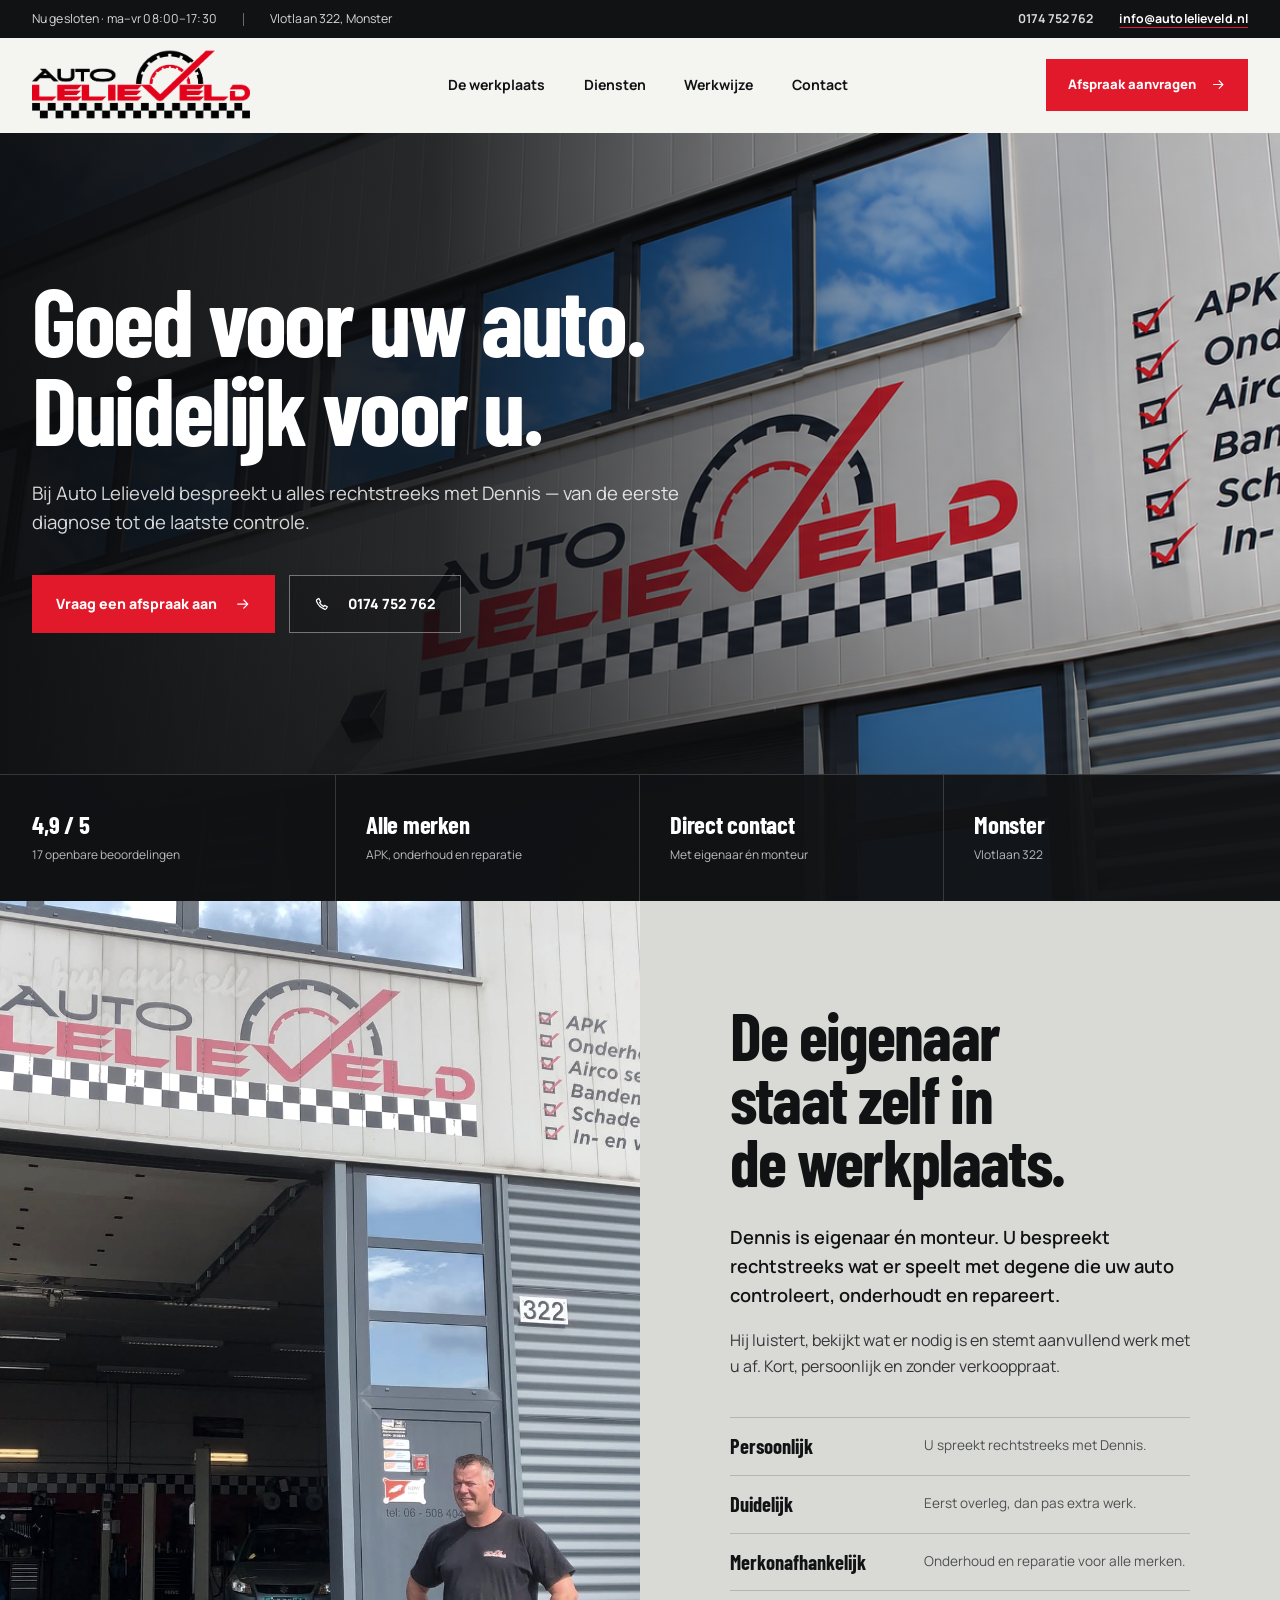
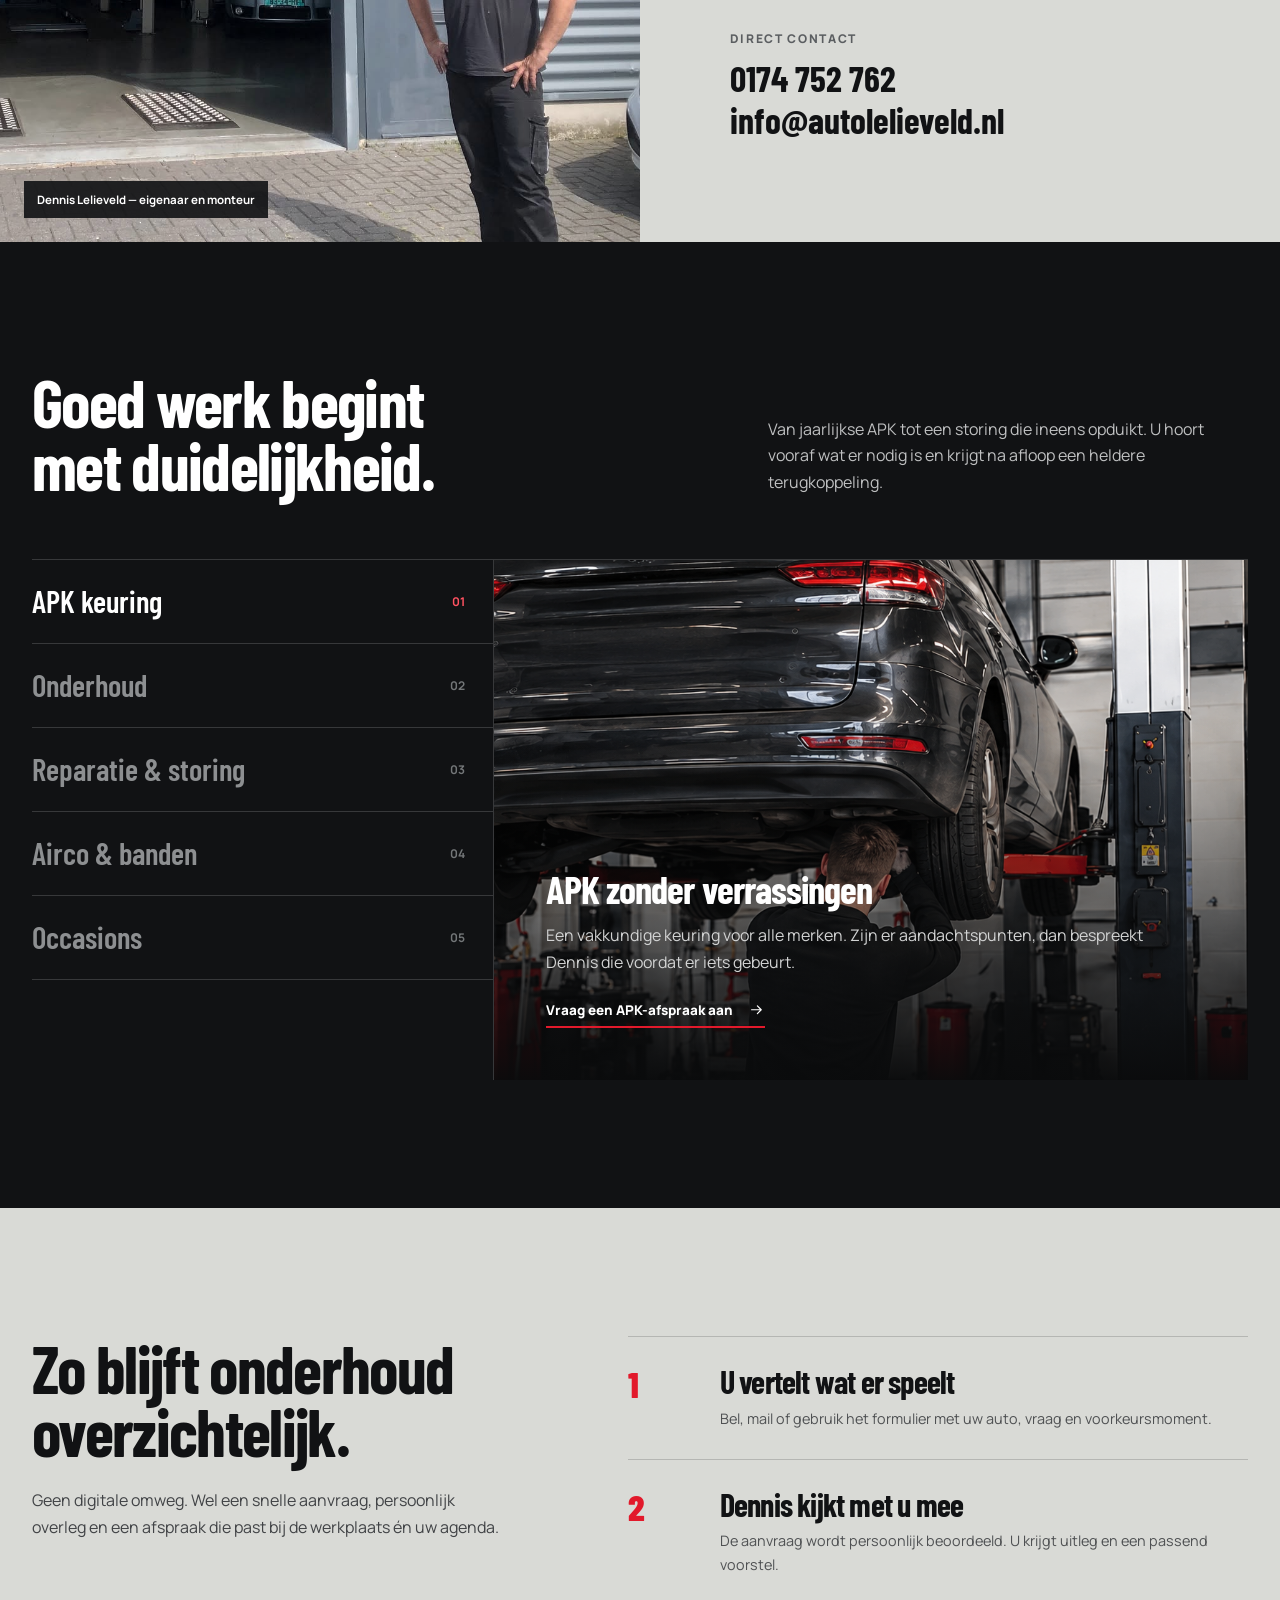
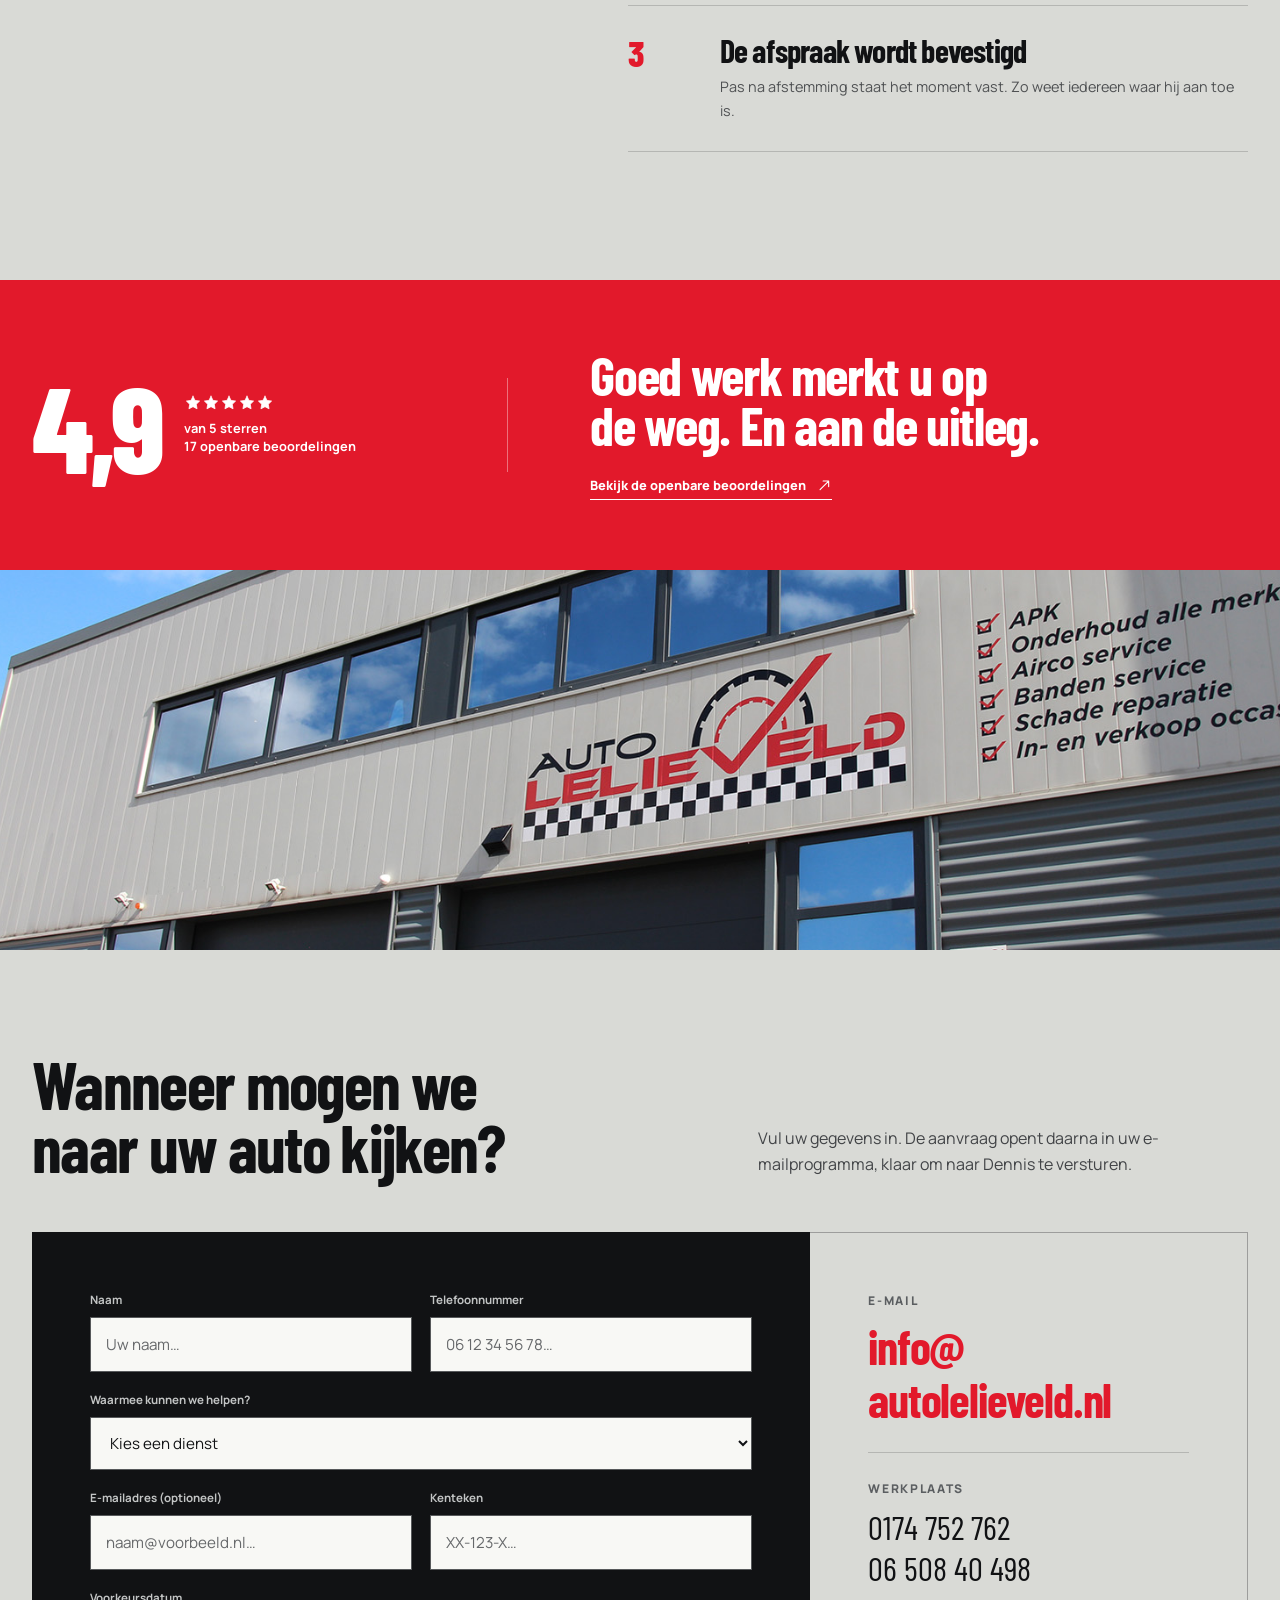
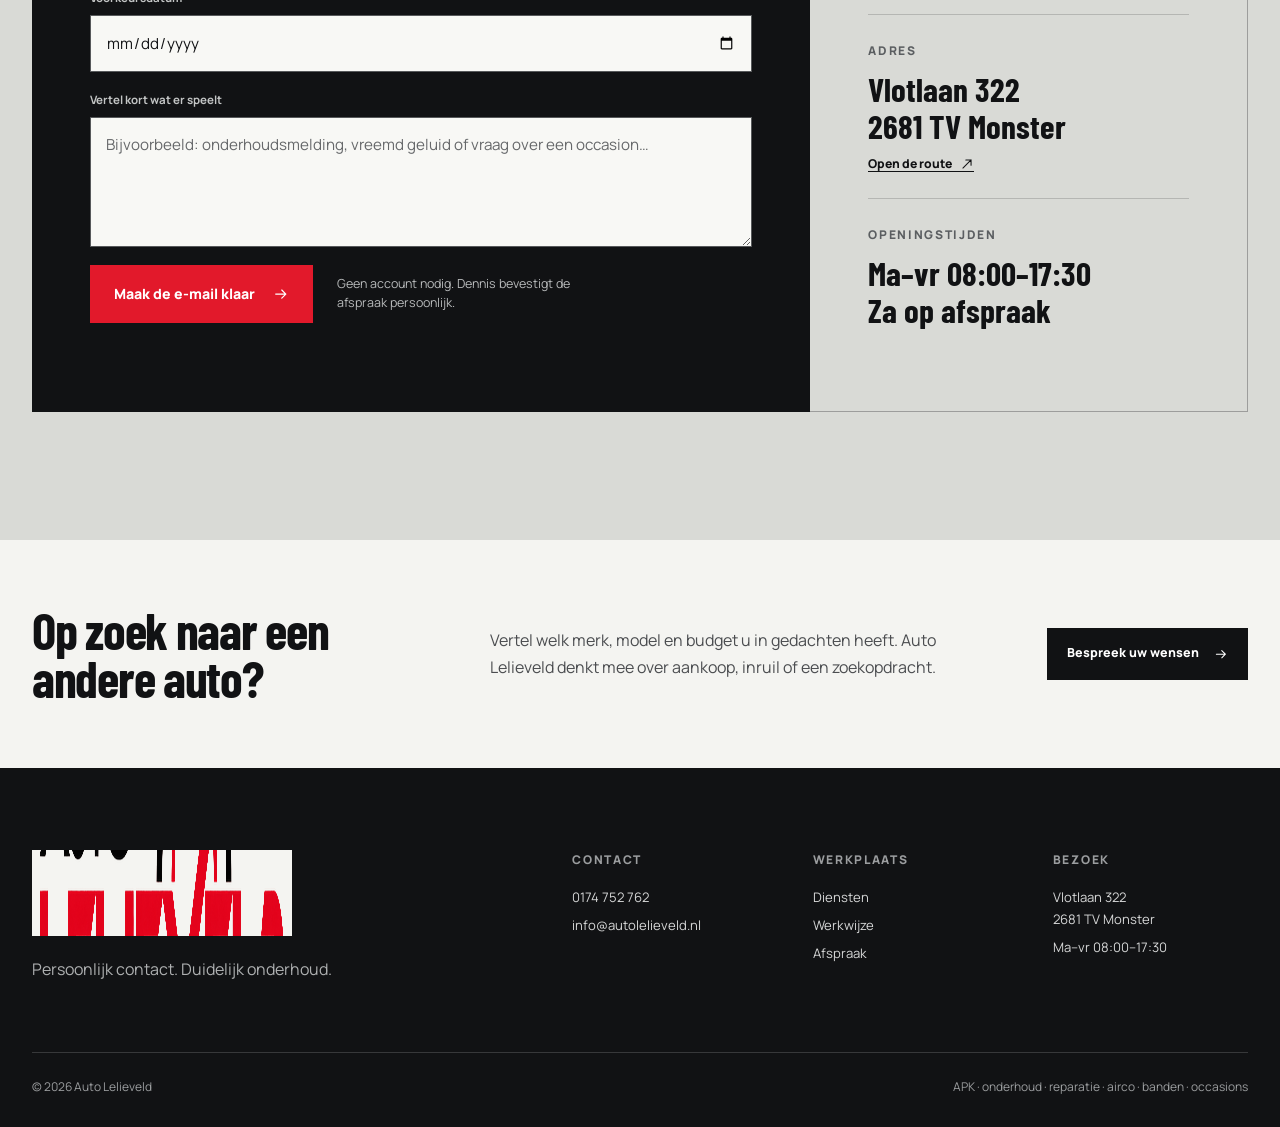
==== index.html @ 546544f8 "Publish Auto Lelieveld concept" ====
<!doctype html>
<html lang="nl">
  <head>
    <meta charset="UTF-8" />
    <meta name="viewport" content="width=device-width, initial-scale=1.0, viewport-fit=cover" />
    <meta name="theme-color" content="#111214" />
    <meta name="description" content="Auto Lelieveld in Monster: APK, onderhoud, reparatie, airco, banden en occasions. Rechtstreeks contact met Dennis, eigenaar én monteur." />
    <meta property="og:title" content="Auto Lelieveld | Goed voor uw auto. Duidelijk voor u." />
    <meta property="og:description" content="Persoonlijk contact met Dennis, eigenaar én monteur. Vraag direct een werkplaatsafspraak aan." />
    <meta property="og:image" content="assets/plates/hero-facade.png" />
    <title>Auto Lelieveld | APK, onderhoud en reparatie in Monster</title>
    <link rel="icon" href="assets/logo-transparent.png" type="image/png" />
    <link rel="preconnect" href="https://fonts.googleapis.com" />
    <link rel="preconnect" href="https://fonts.gstatic.com" crossorigin />
    <link href="https://fonts.googleapis.com/css2?family=Barlow+Condensed:wght@600;700;800&family=Manrope:wght@400;500;600;700&display=swap" rel="stylesheet" />
    <link rel="stylesheet" href="styles.css" />
    <script type="application/ld+json">
      {
        "@context": "https://schema.org",
        "@type": "AutoRepair",
        "name": "Auto Lelieveld",
        "image": "https://www.autolelieveld.nl/images/autolelieveld.jpg",
        "url": "https://www.autolelieveld.nl",
        "telephone": "+31 174 752 762",
        "email": "info@autolelieveld.nl",
        "address": {"@type":"PostalAddress","streetAddress":"Vlotlaan 322","postalCode":"2681 TV","addressLocality":"Monster","addressCountry":"NL"},
        "openingHoursSpecification": [{"@type":"OpeningHoursSpecification","dayOfWeek":["Monday","Tuesday","Wednesday","Thursday","Friday"],"opens":"08:00","closes":"17:30"}],
        "sameAs": ["https://www.facebook.com/Autolelieveld"]
      }
    </script>
  </head>
  <body>
    <svg class="icon-sprite" aria-hidden="true">
      <symbol id="i-arrow" viewBox="0 0 24 24"><path d="M4 12h15m-6-6 6 6-6 6" /></symbol>
      <symbol id="i-phone" viewBox="0 0 24 24"><path d="M7.2 3.6 4.8 5c-1 .6-1.4 1.8-1 2.8 2.1 5.4 6.3 9.6 11.7 11.7 1 .4 2.2 0 2.8-1l1.5-2.5-4.3-2.1-1.2 1.8a13.1 13.1 0 0 1-6-6l1.7-1.2-2.8-4.9Z" /></symbol>
      <symbol id="i-mail" viewBox="0 0 24 24"><path d="M3.5 6.5h17v11h-17zM4 7l8 6 8-6" /></symbol>
      <symbol id="i-menu" viewBox="0 0 24 24"><path d="M4 7h16M4 12h16M4 17h16" /></symbol>
      <symbol id="i-close" viewBox="0 0 24 24"><path d="m6 6 12 12M18 6 6 18" /></symbol>
      <symbol id="i-calendar" viewBox="0 0 24 24"><rect x="3.5" y="5.5" width="17" height="15" rx="1" /><path d="M7.5 3v5M16.5 3v5M3.5 10h17" /></symbol>
      <symbol id="i-star" viewBox="0 0 24 24"><path d="m12 3 2.7 5.5 6.1.9-4.4 4.3 1 6.1-5.4-2.9-5.4 2.9 1-6.1-4.4-4.3 6.1-.9L12 3Z" /></symbol>
      <symbol id="i-external" viewBox="0 0 24 24"><path d="M5 19 19 5M10 5h9v9" /></symbol>
    </svg>

    <a class="skip-link" href="#main">Ga naar de inhoud</a>

    <div class="utility-bar">
      <div class="shell utility-inner">
        <p><span data-open-status>Ma–vr 08:00–17:30</span><span class="utility-divider" aria-hidden="true"></span>Vlotlaan 322, Monster</p>
        <div><a href="tel:+31174752762">0174 752 762</a><a class="utility-mail" href="mailto:info@autolelieveld.nl">info@autolelieveld.nl</a></div>
      </div>
    </div>

    <header class="site-header" data-header>
      <div class="shell header-inner">
        <a class="brand" href="#top" aria-label="Auto Lelieveld, naar boven"><img src="assets/plates/header-logo.png" alt="Auto Lelieveld" width="2170" height="725" /></a>
        <button class="menu-toggle" type="button" aria-expanded="false" aria-controls="main-nav" aria-label="Menu openen"><svg class="icon menu-open" aria-hidden="true"><use href="#i-menu"></use></svg><svg class="icon menu-close" aria-hidden="true"><use href="#i-close"></use></svg></button>
        <nav id="main-nav" class="main-nav" aria-label="Hoofdnavigatie">
          <a href="#vakman">De werkplaats</a><a href="#diensten">Diensten</a><a href="#werkwijze">Werkwijze</a><a href="#contact">Contact</a>
          <a class="nav-mobile-contact" href="mailto:info@autolelieveld.nl">info@autolelieveld.nl</a>
        </nav>
        <a class="header-cta" href="#afspraak">Afspraak aanvragen <svg class="icon" aria-hidden="true"><use href="#i-arrow"></use></svg></a>
      </div>
    </header>

    <main id="main">
      <section class="hero" id="top" aria-labelledby="hero-title">
        <img class="hero-image" src="assets/plates/hero-facade.png" alt="De gevel van Auto Lelieveld aan de Vlotlaan in Monster" width="2170" height="725" fetchpriority="high" />
        <div class="hero-shade" aria-hidden="true"></div>
        <div class="shell hero-inner">
          <div class="hero-copy">
            <h1 id="hero-title">Goed voor uw auto.<br />Duidelijk voor u.</h1>
            <p>Bij Auto Lelieveld bespreekt u alles rechtstreeks met Dennis — van de eerste diagnose tot de laatste controle.</p>
            <div class="hero-actions">
              <a class="button button-red" href="#afspraak" data-hero-cta>Vraag een afspraak aan <svg class="icon" aria-hidden="true"><use href="#i-arrow"></use></svg></a>
              <a class="button button-quiet" href="tel:+31174752762"><svg class="icon" aria-hidden="true"><use href="#i-phone"></use></svg> 0174 752 762</a>
            </div>
          </div>
        </div>
        <div class="hero-proof" aria-label="Kernpunten Auto Lelieveld">
          <div class="shell proof-rail">
            <a href="https://123auto.nl/consument/bedrijven-in-de-buurt/monster/olie-verversen" target="_blank" rel="noopener"><strong>4,9 / 5</strong><span>17 openbare beoordelingen</span></a>
            <div class="proof-secondary"><strong>Alle merken</strong><span>APK, onderhoud en reparatie</span></div>
            <div class="proof-contact"><strong>Direct contact</strong><span>Met eigenaar én monteur</span></div>
            <div class="proof-secondary"><strong>Monster</strong><span>Vlotlaan 322</span></div>
          </div>
        </div>
      </section>

      <section class="promise" id="vakman" aria-labelledby="promise-title">
        <figure class="promise-media reveal-media">
          <img src="assets/dennis-verified-2019.jpg" alt="Dennis Lelieveld voor zijn werkplaats in Monster" width="2016" height="1512" loading="lazy" />
          <figcaption>Dennis Lelieveld — eigenaar en monteur</figcaption>
        </figure>
        <div class="promise-copy">
          <h2 id="promise-title">De eigenaar staat zelf in de werkplaats.</h2>
          <p class="promise-lead">Dennis is eigenaar én monteur. U bespreekt rechtstreeks wat er speelt met degene die uw auto controleert, onderhoudt en repareert.</p>
          <p class="promise-detail">Hij luistert, bekijkt wat er nodig is en stemt aanvullend werk met u af. Kort, persoonlijk en zonder verkooppraat.</p>
          <div class="owner-facts" aria-label="Waarom klanten kiezen voor Auto Lelieveld">
            <div><strong>Persoonlijk</strong><span>U spreekt rechtstreeks met Dennis.</span></div>
            <div><strong>Duidelijk</strong><span>Eerst overleg, dan pas extra werk.</span></div>
            <div class="owner-fact-secondary"><strong>Merkonafhankelijk</strong><span>Onderhoud en reparatie voor alle merken.</span></div>
          </div>
          <div class="direct-contact"><span>Direct contact</span><a href="tel:+31174752762">0174 752 762</a><a href="mailto:info@autolelieveld.nl">info@autolelieveld.nl</a></div>
        </div>
      </section>

      <section class="services" id="diensten" aria-labelledby="services-title">
        <div class="shell services-heading">
          <h2 id="services-title">Goed werk begint<br />met duidelijkheid.</h2>
          <p>Van jaarlijkse APK tot een storing die ineens opduikt. U hoort vooraf wat er nodig is en krijgt na afloop een heldere terugkoppeling.</p>
        </div>
        <div class="shell services-stage">
          <div class="service-index" role="tablist" aria-label="Werkplaatsdiensten">
            <button type="button" role="tab" aria-selected="true" data-service-tab data-service="APK keuring" data-title="APK zonder verrassingen" data-copy="Een vakkundige keuring voor alle merken. Zijn er aandachtspunten, dan bespreekt Dennis die voordat er iets gebeurt." data-action="Vraag een APK-afspraak aan">APK keuring <span>01</span></button>
            <button type="button" role="tab" aria-selected="false" data-service-tab data-service="Onderhoud" data-title="Onderhoud dat bij uw auto past" data-copy="Van kleine beurt tot uitgebreid onderhoud, afgestemd op merk, kilometerstand en gebruik — niet op een standaard verkooppakket." data-action="Vraag onderhoud aan">Onderhoud <span>02</span></button>
            <button type="button" role="tab" aria-selected="false" data-service-tab data-service="Reparatie of storing" data-title="Eerst de oorzaak, dan de oplossing" data-copy="Gerichte diagnose bij storingen, vreemde geluiden of slijtage. U krijgt uitleg voordat onderdelen worden vervangen." data-action="Laat een storing beoordelen">Reparatie &amp; storing <span>03</span></button>
            <button type="button" role="tab" aria-selected="false" data-service-tab data-service="Aircoservice" data-title="Comfort en grip, het hele jaar" data-copy="Aircoservice, bandenwissel en bandenadvies met aandacht voor veiligheid, gebruik en de kilometers die u werkelijk rijdt." data-action="Vraag service aan">Airco &amp; banden <span>04</span></button>
            <button class="service-occasion" type="button" role="tab" aria-selected="false" data-service-tab data-service="Occasion of zoekopdracht" data-title="De juiste auto, niet zomaar een auto" data-copy="Bespreek aankoop, inruil of een gerichte zoekopdracht rechtstreeks met Auto Lelieveld." data-action="Bespreek een occasion">Occasions <span>05</span></button>
          </div>
          <article class="service-detail" role="tabpanel" aria-live="polite">
            <img src="assets/plates/service-photo.png" alt="Auto op de brug in de werkplaats" width="2170" height="725" />
            <div class="service-detail-copy">
              <h3 data-service-title>APK zonder verrassingen</h3>
              <p data-service-copy>Een vakkundige keuring voor alle merken. Zijn er aandachtspunten, dan bespreekt Dennis die voordat er iets gebeurt.</p>
              <a href="#afspraak" data-service-action data-service-prefill="APK keuring">Vraag een APK-afspraak aan <svg class="icon" aria-hidden="true"><use href="#i-arrow"></use></svg></a>
            </div>
          </article>
        </div>
      </section>

      <section class="process" id="werkwijze" aria-labelledby="process-title">
        <div class="shell process-inner">
          <div class="process-heading"><h2 id="process-title">Zo blijft onderhoud overzichtelijk.</h2><p>Geen digitale omweg. Wel een snelle aanvraag, persoonlijk overleg en een afspraak die past bij de werkplaats én uw agenda.</p></div>
          <ol class="process-steps">
            <li><span>1</span><div><h3>U vertelt wat er speelt</h3><p>Bel, mail of gebruik het formulier met uw auto, vraag en voorkeursmoment.</p></div></li>
            <li><span>2</span><div><h3>Dennis kijkt met u mee</h3><p>De aanvraag wordt persoonlijk beoordeeld. U krijgt uitleg en een passend voorstel.</p></div></li>
            <li><span>3</span><div><h3>De afspraak wordt bevestigd</h3><p>Pas na afstemming staat het moment vast. Zo weet iedereen waar hij aan toe is.</p></div></li>
          </ol>
        </div>
      </section>

      <section class="review-band" aria-labelledby="review-title">
        <div class="shell review-inner">
          <div class="review-score"><strong>4,9</strong><div><span class="stars" aria-hidden="true"><svg class="icon"><use href="#i-star"></use></svg><svg class="icon"><use href="#i-star"></use></svg><svg class="icon"><use href="#i-star"></use></svg><svg class="icon"><use href="#i-star"></use></svg><svg class="icon"><use href="#i-star"></use></svg></span><p>van 5 sterren<br />17 openbare beoordelingen</p></div></div>
          <div class="review-copy"><h2 id="review-title">Goed werk merkt u op de weg. En aan de uitleg.</h2><a href="https://123auto.nl/consument/bedrijven-in-de-buurt/monster/olie-verversen" target="_blank" rel="noopener">Bekijk de openbare beoordelingen <svg class="icon" aria-hidden="true"><use href="#i-external"></use></svg></a></div>
        </div>
      </section>

      <section class="booking" id="afspraak" aria-labelledby="booking-title">
        <div class="booking-media" aria-hidden="true"><img src="assets/garage.jpg" alt="" width="1600" height="529" /></div>
        <div class="shell booking-heading"><h2 id="booking-title">Wanneer mogen we<br />naar uw auto kijken?</h2><p>Vul uw gegevens in. De aanvraag opent daarna in uw e-mailprogramma, klaar om naar Dennis te versturen.</p></div>
        <div class="shell booking-grid">
          <form class="booking-form" id="booking-form" novalidate>
            <div class="form-row">
              <label><span>Naam</span><input name="name" autocomplete="name" required placeholder="Uw naam…" /></label>
              <label><span>Telefoonnummer</span><input name="phone" type="tel" inputmode="tel" autocomplete="tel" required placeholder="06 12 34 56 78…" /></label>
            </div>
            <label><span>Waarmee kunnen we helpen?</span><select name="service" required><option value="">Kies een dienst</option><option>APK keuring</option><option>Onderhoud</option><option>Reparatie of storing</option><option>Aircoservice</option><option>Bandenservice</option><option>Occasion of zoekopdracht</option></select></label>
            <details class="form-extras" open data-form-extras>
              <summary><span><strong>Extra informatie</strong><small>Kenteken, datum en toelichting</small></span><svg class="icon" aria-hidden="true"><use href="#i-arrow"></use></svg></summary>
              <div class="form-extras-content">
                <div class="form-row">
                  <label><span>E-mailadres (optioneel)</span><input name="email" type="email" inputmode="email" autocomplete="email" spellcheck="false" placeholder="naam@voorbeeld.nl…" /></label>
                  <label><span>Kenteken</span><input name="plate" autocapitalize="characters" autocomplete="off" spellcheck="false" maxlength="8" placeholder="XX-123-X…" /></label>
                </div>
                <label><span>Voorkeursdatum</span><input name="date" type="date" /></label>
                <label><span>Vertel kort wat er speelt</span><textarea name="details" rows="4" placeholder="Bijvoorbeeld: onderhoudsmelding, vreemd geluid of vraag over een occasion…"></textarea></label>
              </div>
            </details>
            <div class="form-submit"><button class="button button-red" type="submit">Maak de e-mail klaar <svg class="icon" aria-hidden="true"><use href="#i-arrow"></use></svg></button><p>Geen account nodig. Dennis bevestigt de afspraak persoonlijk.</p></div>
            <p class="form-message" role="alert" data-form-message></p>
          </form>
          <aside class="contact-panel" id="contact" aria-label="Contactgegevens Auto Lelieveld">
            <div class="contact-block contact-block-primary"><span>E-mail</span><a href="mailto:info@autolelieveld.nl">info@<br />autolelieveld.nl</a></div>
            <div class="contact-block"><span>Werkplaats</span><a href="tel:+31174752762">0174 752 762</a><a href="tel:+31650840498">06 508 40 498</a></div>
            <div class="contact-block contact-secondary"><span>Adres</span><strong>Vlotlaan 322<br />2681 TV Monster</strong><a class="contact-small" href="https://www.google.com/maps/search/?api=1&amp;query=Vlotlaan+322+Monster" target="_blank" rel="noopener">Open de route <svg class="icon" aria-hidden="true"><use href="#i-external"></use></svg></a></div>
            <div class="contact-block contact-secondary"><span>Openingstijden</span><strong>Ma–vr 08:00–17:30<br />Za op afspraak</strong></div>
          </aside>
        </div>
      </section>

      <section class="occasion-callout" aria-labelledby="occasion-title">
        <div class="shell occasion-inner"><h2 id="occasion-title">Op zoek naar een andere auto?</h2><p>Vertel welk merk, model en budget u in gedachten heeft. Auto Lelieveld denkt mee over aankoop, inruil of een zoekopdracht.</p><a href="mailto:info@autolelieveld.nl?subject=Vraag%20over%20een%20occasion">Bespreek uw wensen <svg class="icon" aria-hidden="true"><use href="#i-arrow"></use></svg></a></div>
      </section>
    </main>

    <footer class="site-footer">
      <div class="shell footer-main">
        <div class="footer-brand-wrap"><a class="footer-brand" href="#top"><img src="assets/plates/header-logo.png" alt="Auto Lelieveld" width="2170" height="725" /></a><p>Persoonlijk contact. Duidelijk onderhoud.</p></div>
        <div class="footer-links">
          <div><span>Contact</span><a href="tel:+31174752762">0174 752 762</a><a href="mailto:info@autolelieveld.nl">info@autolelieveld.nl</a></div>
          <div><span>Werkplaats</span><a href="#diensten">Diensten</a><a href="#werkwijze">Werkwijze</a><a href="#afspraak">Afspraak</a></div>
          <div><span>Bezoek</span><p>Vlotlaan 322<br />2681 TV Monster</p><p>Ma–vr 08:00–17:30</p></div>
        </div>
      </div>
      <div class="shell footer-bottom"><span>© <span data-year></span> Auto Lelieveld</span><span>APK · onderhoud · reparatie · airco · banden · occasions</span></div>
    </footer>

    <nav class="mobile-action-bar" aria-label="Snel contact" data-mobile-actions>
      <a href="tel:+31174752762"><svg class="icon" aria-hidden="true"><use href="#i-phone"></use></svg><span>Bellen</span></a>
      <a href="mailto:info@autolelieveld.nl"><svg class="icon" aria-hidden="true"><use href="#i-mail"></use></svg><span>E-mail</span></a>
      <a class="mobile-book" href="#afspraak"><svg class="icon" aria-hidden="true"><use href="#i-calendar"></use></svg><span>Afspraak</span></a>
    </nav>
    <script src="script.js"></script>
  </body>
</html>
---- styles.css ----
:root {
  --ink: #111214;
  --ink-soft: #1b1d20;
  --steel: #d9dad6;
  --paper: #f4f4f1;
  --white: #ffffff;
  --muted: #5b5e61;
  --red: #e2192b;
  --red-dark: #bd0f1f;
  --red-bright: #ff5261;
  --line-dark: rgba(255, 255, 255, 0.16);
  --line-light: rgba(17, 18, 20, 0.18);
  --display: "Barlow Condensed", "Arial Narrow", sans-serif;
  --body: "Manrope", sans-serif;
  --shell: min(1240px, calc(100vw - 64px));
  --ease-out: cubic-bezier(0.16, 1, 0.3, 1);
}

*, *::before, *::after { box-sizing: border-box; }
html { scroll-behavior: smooth; scroll-padding-top: 122px; }
body {
  margin: 0;
  background: var(--paper);
  color: var(--ink);
  font-family: var(--body);
  font-size: 16px;
  line-height: 1.65;
  -webkit-font-smoothing: antialiased;
  text-rendering: optimizeLegibility;
}
body.menu-open { overflow: hidden; }
img { display: block; max-width: 100%; }
a { color: inherit; text-decoration: none; }
button, input, select, textarea { font: inherit; }
button, a { touch-action: manipulation; -webkit-tap-highlight-color: rgba(226, 25, 43, 0.18); }
button { color: inherit; }
::selection { background: var(--red); color: var(--white); }
::-webkit-scrollbar { width: 11px; }
::-webkit-scrollbar-track { background: var(--ink); }
::-webkit-scrollbar-thumb { background: #777a7c; border: 3px solid var(--ink); }
:focus-visible { outline: 3px solid var(--red); outline-offset: 4px; }

.shell { width: var(--shell); margin-inline: auto; }
.icon-sprite { position: absolute; width: 0; height: 0; overflow: hidden; }
.icon { width: 1.15em; height: 1.15em; fill: none; stroke: currentColor; stroke-width: 1.8; stroke-linecap: round; stroke-linejoin: round; flex: none; }
.skip-link { position: fixed; z-index: 999; top: 12px; left: 12px; transform: translateY(-160%); background: var(--white); color: var(--ink); padding: 12px 16px; font-weight: 700; }
.skip-link:focus { transform: translateY(0); }

h1, h2, h3, p, figure { margin: 0; }
h1, h2, h3 { font-family: var(--display); font-weight: 700; line-height: 0.94; letter-spacing: -0.025em; text-wrap: balance; }
h1 { font-size: clamp(4.5rem, 7.4vw, 6rem); }
h2 { font-size: clamp(3.25rem, 5.2vw, 5rem); }
h3 { font-size: clamp(2rem, 3vw, 3rem); }

.utility-bar { position: relative; z-index: 40; background: var(--ink); color: #d8d9d7; font-size: 0.77rem; letter-spacing: 0.01em; }
.utility-inner { min-height: 38px; display: flex; align-items: center; justify-content: space-between; gap: 32px; }
.utility-inner p, .utility-inner div { display: flex; align-items: center; gap: 26px; }
.utility-divider { width: 1px; height: 13px; background: #686a6b; }
.utility-inner a { font-weight: 700; transition: color 180ms ease; }
.utility-inner a:hover { color: var(--white); }
.utility-mail { color: var(--white); text-decoration: underline; text-underline-offset: 4px; text-decoration-color: var(--red); }

.site-header { position: sticky; top: 0; z-index: 35; background: rgba(244, 244, 241, 0.97); border-bottom: 1px solid transparent; transition: border-color 220ms ease, box-shadow 220ms ease; }
.site-header.is-scrolled { border-color: var(--line-light); box-shadow: 0 12px 32px rgba(17, 18, 20, 0.08); }
.header-inner { height: 94px; display: grid; grid-template-columns: 218px 1fr auto; align-items: center; gap: 42px; }
.brand { width: 218px; height: 73px; overflow: hidden; display: flex; align-items: center; }
.brand img { width: 100%; height: auto; }
.main-nav { display: flex; justify-content: center; align-items: center; gap: clamp(22px, 3vw, 44px); }
.main-nav a { position: relative; font-size: 0.88rem; font-weight: 700; }
.main-nav a:not(.nav-mobile-contact)::after { content: ""; position: absolute; left: 0; right: 100%; bottom: -9px; height: 2px; background: var(--red); transition: right 240ms var(--ease-out); }
.main-nav a:hover::after { right: 0; }
.nav-mobile-contact { display: none; }
.header-cta { min-height: 52px; padding: 0 22px; display: inline-flex; align-items: center; gap: 15px; background: var(--red); color: var(--white); font-size: 0.82rem; font-weight: 800; transition: background 180ms ease, transform 180ms ease; }
.header-cta:hover { background: var(--red-dark); transform: translateY(-2px); }
.menu-toggle { display: none; border: 0; background: transparent; width: 48px; height: 48px; place-items: center; cursor: pointer; }
.menu-toggle .icon { width: 26px; height: 26px; }
.menu-close { display: none; }

.hero { position: relative; min-height: calc(100svh - 132px); display: flex; align-items: center; overflow: hidden; background: var(--ink); color: var(--white); padding-bottom: 126px; isolation: isolate; }
.hero-image { position: absolute; inset: 0; z-index: -3; width: 100%; height: 100%; object-fit: cover; object-position: 52% center; }
.hero-shade { position: absolute; inset: 0; z-index: -2; background: linear-gradient(90deg, rgba(11, 12, 14, 0.97) 0%, rgba(11, 12, 14, 0.84) 34%, rgba(11, 12, 14, 0.24) 70%, rgba(11, 12, 14, 0.05) 100%); }
.hero::after { content: ""; position: absolute; z-index: -1; inset: 0; background: linear-gradient(0deg, rgba(17, 18, 20, 0.5), transparent 45%); }
.hero-inner { width: var(--shell); }
.hero-copy { width: min(760px, 62vw); padding: 72px 0; }
.hero-copy h1 { max-width: 720px; }
.hero-copy p { max-width: 670px; margin-top: 26px; color: rgba(255, 255, 255, 0.83); font-size: clamp(1.1rem, 1.45vw, 1.35rem); line-height: 1.55; }
.hero-actions { display: flex; align-items: center; gap: 14px; margin-top: 38px; }
.button { min-height: 58px; padding: 0 24px; border: 0; display: inline-flex; align-items: center; justify-content: center; gap: 18px; font-size: 0.88rem; font-weight: 800; cursor: pointer; transition: transform 180ms ease, background 180ms ease, color 180ms ease; }
.button:hover { transform: translateY(-2px); }
.button-red { background: var(--red); color: var(--white); }
.button-red:hover { background: var(--red-dark); }
.button-quiet { border: 1px solid rgba(255, 255, 255, 0.4); color: var(--white); background: rgba(17, 18, 20, 0.38); }
.button-quiet:hover { background: var(--white); color: var(--ink); }
.hero-proof { position: absolute; inset: auto 0 0; background: rgba(17, 18, 20, 0.93); border-top: 1px solid var(--line-dark); }
.proof-rail { min-height: 126px; display: grid; grid-template-columns: repeat(4, 1fr); }
.proof-rail > * { display: flex; flex-direction: column; justify-content: center; padding: 22px 30px; border-right: 1px solid var(--line-dark); }
.proof-rail > *:first-child { padding-left: 0; }
.proof-rail > *:last-child { border-right: 0; }
.proof-rail strong { font-family: var(--display); font-size: 1.55rem; line-height: 1; letter-spacing: -0.01em; }
.proof-rail span { margin-top: 8px; color: #b9bbbc; font-size: 0.75rem; }
.proof-rail a:hover strong { color: var(--red-bright); }

.promise { display: grid; grid-template-columns: minmax(0, 1fr) minmax(0, 1fr); background: var(--steel); min-height: 790px; }
.promise-media { position: relative; min-height: 790px; overflow: hidden; }
.promise-media img { width: 100%; height: 100%; object-fit: cover; object-position: 67% center; filter: saturate(0.8) contrast(1.03); transition: transform 1.1s var(--ease-out), filter 600ms ease; }
.promise-media:hover img { transform: scale(1.018); filter: saturate(0.94) contrast(1.03); }
.promise-media figcaption { position: absolute; left: 24px; bottom: 24px; padding: 9px 13px; background: rgba(17, 18, 20, 0.9); color: var(--white); font-size: 0.72rem; font-weight: 700; }
.promise-copy { display: flex; flex-direction: column; justify-content: center; padding: clamp(62px, 8vw, 118px) clamp(40px, 7vw, 108px); }
.promise-copy h2 { max-width: 690px; }
.promise-copy > p { max-width: 62ch; color: #343638; }
.promise-copy .promise-lead { margin-top: 32px; color: var(--ink); font-size: 1.14rem; font-weight: 600; line-height: 1.6; }
.promise-copy .promise-lead + p { margin-top: 16px; }
.owner-facts { margin-top: 38px; border-top: 1px solid var(--line-light); }
.owner-facts > div { display: grid; grid-template-columns: 170px 1fr; gap: 24px; padding: 16px 0; border-bottom: 1px solid var(--line-light); }
.owner-facts strong { font-family: var(--display); font-size: 1.28rem; line-height: 1.2; }
.owner-facts span { color: #4e5052; font-size: 0.85rem; }
.direct-contact { margin-top: 38px; display: grid; gap: 3px; }
.direct-contact > span { margin-bottom: 6px; color: var(--muted); font-size: 0.75rem; font-weight: 800; letter-spacing: 0.14em; text-transform: uppercase; }
.direct-contact a { width: fit-content; font-family: var(--display); font-size: clamp(1.7rem, 2.8vw, 2.6rem); font-weight: 700; line-height: 1.1; text-decoration: underline; text-decoration-thickness: 2px; text-decoration-color: transparent; text-underline-offset: 6px; transition: color 180ms ease, text-decoration-color 180ms ease; }
.direct-contact a:hover { color: var(--red); text-decoration-color: var(--red); }

.services { padding: clamp(92px, 10vw, 150px) 0; background: var(--ink); color: var(--white); }
.services-heading { display: flex; justify-content: space-between; align-items: end; gap: 80px; margin-bottom: 64px; }
.services-heading h2 { max-width: 700px; }
.services-heading p { max-width: 48ch; color: #bfc0c1; }
.services-stage { display: grid; grid-template-columns: minmax(290px, 0.38fr) minmax(0, 0.62fr); border-top: 1px solid var(--line-dark); }
.service-index { border-right: 1px solid var(--line-dark); }
.service-index button { width: 100%; min-height: 84px; border: 0; border-bottom: 1px solid var(--line-dark); padding: 0 28px 0 0; background: transparent; color: #8d8f91; display: flex; align-items: center; justify-content: space-between; text-align: left; font-family: var(--display); font-size: clamp(1.55rem, 2.4vw, 2.2rem); font-weight: 600; cursor: pointer; transition: color 220ms ease; }
.service-index button span { font-family: var(--body); font-size: 0.75rem; font-weight: 700; color: #737678; }
.service-index button:hover, .service-index button[aria-selected="true"] { color: var(--white); }
.service-index button[aria-selected="true"] span { color: var(--red-bright); }
.service-detail { position: relative; min-height: 520px; overflow: hidden; background: var(--ink-soft); }
.service-detail > img { position: absolute; inset: 0; width: 100%; height: 100%; object-fit: cover; object-position: center; transition: opacity 220ms ease, transform 700ms var(--ease-out); }
.service-detail.is-changing > img { opacity: 0.58; transform: scale(1.018); }
.service-detail::after { content: ""; position: absolute; inset: 30% 0 0; background: linear-gradient(0deg, rgba(10, 11, 12, 0.98), rgba(10, 11, 12, 0)); }
.service-detail-copy { position: absolute; z-index: 1; inset: auto 0 0; padding: 52px; }
.service-detail-copy h3 { max-width: 700px; }
.service-detail-copy p { max-width: 66ch; margin-top: 15px; color: #d2d3d3; }
.service-detail-copy a { margin-top: 24px; display: inline-flex; align-items: center; gap: 16px; color: var(--white); font-size: 0.84rem; font-weight: 800; border-bottom: 2px solid var(--red); padding-bottom: 5px; }

.process { padding: clamp(90px, 10vw, 148px) 0; background: var(--steel); }
.process-inner { display: grid; grid-template-columns: minmax(0, 0.43fr) minmax(0, 0.57fr); gap: clamp(70px, 10vw, 150px); }
.process-heading h2 { max-width: 600px; }
.process-heading p { max-width: 49ch; margin-top: 26px; color: #414346; }
.process-steps { list-style: none; margin: 0; padding: 0; border-top: 1px solid var(--line-light); }
.process-steps li { display: grid; grid-template-columns: 70px 1fr; gap: 22px; padding: 28px 0; border-bottom: 1px solid var(--line-light); }
.process-steps li > span { font-family: var(--display); font-size: 2.3rem; font-weight: 800; line-height: 1; color: var(--red); }
.process-steps h3 { font-size: 2rem; line-height: 1.05; }
.process-steps p { max-width: 58ch; margin-top: 8px; color: #4f5153; font-size: 0.9rem; }

.review-band { padding: 70px 0; background: var(--red); color: var(--white); }
.review-inner { display: grid; grid-template-columns: minmax(360px, 0.42fr) minmax(0, 0.58fr); align-items: center; gap: 82px; }
.review-score { display: flex; align-items: center; gap: 24px; padding-right: 60px; border-right: 1px solid rgba(255,255,255,0.38); }
.review-score > strong { font-family: var(--display); font-size: 7.6rem; font-weight: 800; line-height: 0.78; letter-spacing: -0.04em; }
.stars { display: flex; color: var(--white); }
.stars .icon { width: 18px; height: 18px; fill: currentColor; stroke-width: 1; }
.review-score p { margin-top: 7px; font-size: 0.8rem; font-weight: 700; line-height: 1.45; }
.review-copy h2 { max-width: 760px; font-size: clamp(2.8rem, 4.2vw, 4.2rem); }
.review-copy a { display: inline-flex; align-items: center; gap: 11px; margin-top: 24px; font-size: 0.8rem; font-weight: 800; border-bottom: 1px solid currentColor; padding-bottom: 3px; }

.booking { padding-bottom: clamp(96px, 10vw, 150px); background: var(--steel); }
.booking-media { height: min(32vw, 380px); min-height: 250px; overflow: hidden; }
.booking-media img { width: 100%; height: 100%; object-fit: cover; object-position: center 45%; }
.booking-heading { display: flex; justify-content: space-between; align-items: end; gap: 60px; padding: clamp(70px, 8vw, 112px) 0 54px; }
.booking-heading h2 { max-width: 760px; }
.booking-heading p { max-width: 49ch; color: #424447; }
.booking-grid { display: grid; grid-template-columns: minmax(0, 0.64fr) minmax(320px, 0.36fr); }
.booking-form { padding: clamp(28px, 5vw, 58px); background: var(--ink); color: var(--white); }
.form-row { display: grid; grid-template-columns: 1fr 1fr; gap: 18px; }
.booking-form label { display: grid; gap: 8px; margin-bottom: 18px; }
.booking-form label > span { color: #c3c5c5; font-size: 0.72rem; font-weight: 700; }
.booking-form input, .booking-form select, .booking-form textarea { width: 100%; border: 1px solid #57595b; border-radius: 0; background: #f8f8f5; color: var(--ink); padding: 14px 15px; font-size: 0.95rem; transition: border-color 160ms ease, box-shadow 160ms ease; }
.booking-form input, .booking-form select { min-height: 53px; }
.booking-form textarea { resize: vertical; min-height: 118px; }
.booking-form input::placeholder, .booking-form textarea::placeholder { color: #66686a; opacity: 1; }
.booking-form input:focus, .booking-form select:focus, .booking-form textarea:focus { outline: 0; border-color: var(--red); box-shadow: 0 0 0 3px rgba(226, 25, 43, 0.24); }
.booking-form [aria-invalid="true"] { border-color: var(--red); box-shadow: 0 0 0 2px rgba(226, 25, 43, 0.28); }
.form-extras, .form-extras-content { display: contents; }
.form-extras > summary { display: none; }
.form-submit { margin-top: 8px; display: flex; align-items: center; gap: 24px; }
.form-submit p { max-width: 31ch; color: #b7b9ba; font-size: 0.78rem; line-height: 1.5; }
.form-message { min-height: 1.5em; margin-top: 12px; color: #ff9ba5; font-size: 0.78rem; font-weight: 700; }
.contact-panel { padding: clamp(30px, 5vw, 58px); border: 1px solid rgba(17,18,20,.3); border-left: 0; }
.contact-block { display: grid; gap: 4px; padding: 26px 0; border-bottom: 1px solid var(--line-light); }
.contact-block:first-child { padding-top: 0; }
.contact-block:last-child { border-bottom: 0; padding-bottom: 0; }
.contact-block > span { margin-bottom: 6px; color: var(--muted); font-size: 0.75rem; font-weight: 800; letter-spacing: 0.14em; text-transform: uppercase; }
.contact-block a, .contact-block strong { width: fit-content; font-family: var(--display); font-size: clamp(1.65rem, 2.6vw, 2.35rem); line-height: 1.12; }
.contact-block a:hover { color: var(--red); }
.contact-block-primary a { color: var(--red); font-size: clamp(2.3rem, 3.7vw, 3.7rem); font-weight: 700; letter-spacing: -0.025em; }
.contact-block .contact-small { display: inline-flex; align-items: center; gap: 8px; margin-top: 8px; font-family: var(--body); font-size: 0.76rem; font-weight: 800; border-bottom: 1px solid currentColor; }

.occasion-callout { padding: 66px 0; background: var(--paper); }
.occasion-inner { display: grid; grid-template-columns: 0.8fr 1fr auto; gap: 60px; align-items: center; }
.occasion-inner h2 { font-size: clamp(2.5rem, 4vw, 4rem); }
.occasion-inner p { max-width: 62ch; color: #4b4d50; }
.occasion-inner a { min-height: 52px; display: inline-flex; align-items: center; gap: 15px; padding: 0 20px; background: var(--ink); color: var(--white); font-size: 0.78rem; font-weight: 800; white-space: nowrap; }
.occasion-inner a:hover { background: var(--red); }

.site-footer { padding: 82px 0 30px; background: var(--ink); color: var(--white); }
.footer-main { display: grid; grid-template-columns: 0.8fr 1.2fr; gap: 90px; padding-bottom: 70px; }
.footer-brand { width: 260px; height: 86px; padding: 4px 8px; background: var(--paper); display: flex; align-items: center; overflow: hidden; }
.footer-brand img { width: 100%; }
.footer-brand-wrap p { max-width: 360px; margin-top: 20px; color: #aeb0b1; }
.footer-links { display: grid; grid-template-columns: repeat(3, 1fr); gap: 45px; }
.footer-links > div { display: flex; flex-direction: column; align-items: flex-start; gap: 6px; }
.footer-links span { margin-bottom: 10px; color: #9b9d9f; font-size: 0.75rem; font-weight: 800; letter-spacing: 0.14em; text-transform: uppercase; }
.footer-links a, .footer-links p { color: #d5d6d6; font-size: 0.82rem; line-height: 1.7; }
.footer-links a:hover { color: var(--red-bright); }
.footer-bottom { padding-top: 24px; border-top: 1px solid var(--line-dark); display: flex; justify-content: space-between; gap: 24px; color: #9b9d9f; font-size: 0.75rem; }
.mobile-action-bar { display: none; }

@media (max-width: 1060px) {
  :root { --shell: min(100% - 44px, 1000px); }
  .header-inner { grid-template-columns: 196px 1fr auto; gap: 26px; }
  .brand { width: 196px; }
  .main-nav { gap: 22px; }
  .main-nav a { font-size: 0.8rem; }
  .header-cta { padding-inline: 17px; }
  .promise-copy { padding: 70px 48px; }
  .owner-facts > div { grid-template-columns: 140px 1fr; }
  .review-inner { gap: 46px; }
  .review-score { padding-right: 38px; }
  .review-score > strong { font-size: 6rem; }
  .occasion-inner { gap: 34px; }
}

@media (max-width: 860px) {
  :root { --shell: min(100% - 36px, 760px); }
  html { scroll-padding-top: 78px; }
  .utility-bar { display: none; }
  .site-header { height: 78px; }
  .header-inner { height: 78px; grid-template-columns: 185px 1fr 48px; }
  .brand { width: 185px; height: 64px; }
  .header-cta { justify-self: end; }
  .menu-toggle { display: grid; justify-self: end; }
  .menu-toggle[aria-expanded="true"] .menu-open { display: none; }
  .menu-toggle[aria-expanded="true"] .menu-close { display: block; }
  .main-nav { position: fixed; inset: 78px 0 auto; overflow: hidden; display: flex; flex-direction: column; align-items: stretch; gap: 0; background: var(--paper); border-top: 1px solid var(--line-light); box-shadow: 0 24px 42px rgba(17,18,20,.18); opacity: 0; visibility: hidden; pointer-events: none; transform: translateY(-10px); transition: opacity 240ms ease, transform 340ms var(--ease-out), visibility 240ms ease; }
  .main-nav.is-open { opacity: 1; visibility: visible; pointer-events: auto; transform: translateY(0); }
  .main-nav a { min-height: 60px; display: flex; align-items: center; padding: 0 24px; border-bottom: 1px solid var(--line-light); font-family: var(--display); font-size: 1.55rem; }
  .nav-mobile-contact { display: flex !important; color: var(--red); font-family: var(--body) !important; font-size: 0.95rem !important; }
  .hero { min-height: 760px; }
  .hero-copy { width: min(680px, 86vw); }
  .proof-rail { grid-template-columns: 1fr 1fr; }
  .proof-rail > * { min-height: 86px; border-bottom: 1px solid var(--line-dark); }
  .proof-rail > *:nth-child(2) { border-right: 0; }
  .proof-rail > *:nth-child(n+3) { border-bottom: 0; }
  .promise { grid-template-columns: 1fr; }
  .promise-media { min-height: 590px; }
  .promise-copy { padding: 86px max(18px, calc((100vw - 760px) / 2)); }
  .promise-copy > * { max-width: 700px; }
  .services-heading, .booking-heading { align-items: flex-start; flex-direction: column; gap: 28px; }
  .services-stage { grid-template-columns: 1fr; }
  .service-index { border-right: 0; }
  .service-detail { min-height: 530px; }
  .process-inner { grid-template-columns: 1fr; gap: 60px; }
  .review-inner { grid-template-columns: 1fr; }
  .review-score { border-right: 0; border-bottom: 1px solid rgba(255,255,255,.38); padding: 0 0 42px; }
  .booking-grid { grid-template-columns: 1fr; }
  .contact-panel { border-left: 1px solid rgba(17,18,20,.3); border-top: 0; }
  .occasion-inner { grid-template-columns: 1fr; }
  .occasion-inner a { width: fit-content; }
  .footer-main { grid-template-columns: 1fr; gap: 58px; }
}

@media (max-width: 620px) {
  :root { --shell: calc(100% - 32px); }
  body { padding-bottom: calc(72px + env(safe-area-inset-bottom)); }
  h1 { font-size: clamp(3.55rem, 16vw, 4.65rem); line-height: 0.91; }
  h2 { font-size: clamp(2.85rem, 12.3vw, 3.8rem); }
  h3 { font-size: 2.1rem; }
  .header-inner { grid-template-columns: 175px 1fr; }
  .brand { width: 175px; }
  .header-cta { display: none; }
  .hero { min-height: 0; display: block; padding: 245px 0 0; background: var(--ink); }
  .hero-image { height: 270px; bottom: auto; object-position: 53% center; }
  .hero-shade { height: 275px; bottom: auto; background: linear-gradient(0deg, var(--ink) 0%, rgba(17,18,20,0.2) 50%, rgba(17,18,20,0.03) 100%); }
  .hero::after { display: none; }
  .hero-inner { padding: 38px 0 40px; }
  .hero-copy { width: 100%; padding: 0; }
  .hero-copy p { margin-top: 22px; font-size: 1.02rem; line-height: 1.58; }
  .hero-actions { align-items: stretch; flex-direction: column; margin-top: 28px; }
  .hero-actions .button { width: 100%; min-height: 56px; }
  .hero-actions .button-quiet { display: none; }
  .hero-proof { position: static; }
  .proof-rail { width: 100%; grid-template-columns: 1fr 1fr; }
  .proof-rail > * { min-height: 94px; padding: 18px 16px; border-bottom: 0; }
  .proof-rail > *:first-child { padding-left: 16px; }
  .proof-rail .proof-secondary { display: none; }
  .proof-rail .proof-contact { border-right: 0; }
  .proof-rail strong { font-size: 1.35rem; }
  .proof-rail span { font-size: 0.75rem; line-height: 1.4; }
  .promise { min-height: 0; }
  .promise-media { min-height: 0; height: 350px; }
  .promise-media img { object-position: 68% center; }
  .promise-media figcaption { left: 16px; bottom: 16px; }
  .promise-copy { padding: 56px 16px 60px; }
  .promise-copy .promise-lead { font-size: 1.02rem; }
  .promise-detail, .owner-fact-secondary, .direct-contact { display: none; }
  .owner-facts > div { grid-template-columns: 1fr; gap: 4px; }
  .owner-facts > .owner-fact-secondary { display: none; }
  .services { padding: 64px 0; }
  .services-heading { margin-bottom: 36px; }
  .service-index button { min-height: 60px; padding-right: 8px; font-size: 1.62rem; }
  .service-index .service-occasion { display: none; }
  .service-detail { min-height: 400px; }
  .service-detail-copy { padding: 28px 22px; }
  .service-detail-copy p { font-size: 0.9rem; }
  .process { padding: 64px 0; }
  .process-inner { gap: 42px; }
  .process-steps li { grid-template-columns: 44px 1fr; gap: 10px; padding: 20px 0; }
  .process-steps h3 { font-size: 1.75rem; }
  .review-band { padding: 48px 0; }
  .review-inner { gap: 34px; }
  .review-score { align-items: flex-start; gap: 18px; }
  .review-score > strong { font-size: 5.2rem; }
  .review-copy h2 { font-size: 2.65rem; }
  .booking-media { height: 205px; min-height: 0; }
  .booking-heading { padding: 54px 0 34px; }
  .booking-heading p { font-size: 0.92rem; }
  .booking-grid { width: 100%; }
  .booking-form, .contact-panel { padding: 34px 16px; }
  .form-row { grid-template-columns: 1fr; gap: 0; }
  .form-extras { display: block; margin: 2px 0 20px; border-block: 1px solid var(--line-dark); }
  .form-extras > summary { min-height: 62px; display: flex; align-items: center; justify-content: space-between; gap: 18px; cursor: pointer; list-style: none; color: var(--white); }
  .form-extras > summary::-webkit-details-marker { display: none; }
  .form-extras > summary > span { display: grid; gap: 1px; }
  .form-extras > summary strong { font-size: 0.84rem; }
  .form-extras > summary small { color: #aeb0b1; font-size: 0.69rem; }
  .form-extras > summary .icon { transition: transform 240ms var(--ease-out); }
  .form-extras[open] > summary .icon { transform: rotate(90deg); }
  .form-extras-content { display: block; padding-top: 18px; }
  .form-submit { align-items: stretch; flex-direction: column; gap: 14px; }
  .form-submit .button { width: 100%; }
  .contact-block-primary a { font-size: clamp(2.2rem, 12vw, 3.2rem); }
  .contact-block { padding: 22px 0; }
  .contact-panel .contact-secondary { display: none; }
  .occasion-callout { padding: 48px 0; }
  .occasion-inner { gap: 22px; }
  .site-footer { padding-top: 52px; }
  .footer-main { gap: 42px; padding-bottom: 46px; }
  .footer-brand { width: 230px; }
  .footer-links { grid-template-columns: 1fr 1fr; row-gap: 38px; }
  .footer-links > div:last-child { grid-column: 1 / -1; }
  .footer-bottom { align-items: flex-start; flex-direction: column; }
  .mobile-action-bar { position: fixed; z-index: 100; inset: auto 0 0; display: grid; grid-template-columns: repeat(3, 1fr); padding-bottom: env(safe-area-inset-bottom); background: var(--ink); box-shadow: 0 -12px 34px rgba(17,18,20,.26); opacity: 0; visibility: hidden; pointer-events: none; transform: translateY(110%); transition: opacity 180ms ease, transform 360ms var(--ease-out), visibility 180ms ease; }
  .mobile-action-bar.is-visible { opacity: 1; visibility: visible; pointer-events: auto; transform: translateY(0); }
  .mobile-action-bar a { min-height: 72px; display: flex; flex-direction: column; align-items: center; justify-content: center; gap: 4px; border-right: 1px solid rgba(255,255,255,.16); color: var(--white); font-size: 0.75rem; font-weight: 800; }
  .mobile-action-bar a:last-child { border-right: 0; }
  .mobile-action-bar .icon { width: 20px; height: 20px; }
  .mobile-action-bar .mobile-book { background: var(--red); }
}

@media (prefers-reduced-motion: reduce) {
  *, *::before, *::after { scroll-behavior: auto !important; transition-duration: 0.01ms !important; animation-duration: 0.01ms !important; animation-iteration-count: 1 !important; }
}
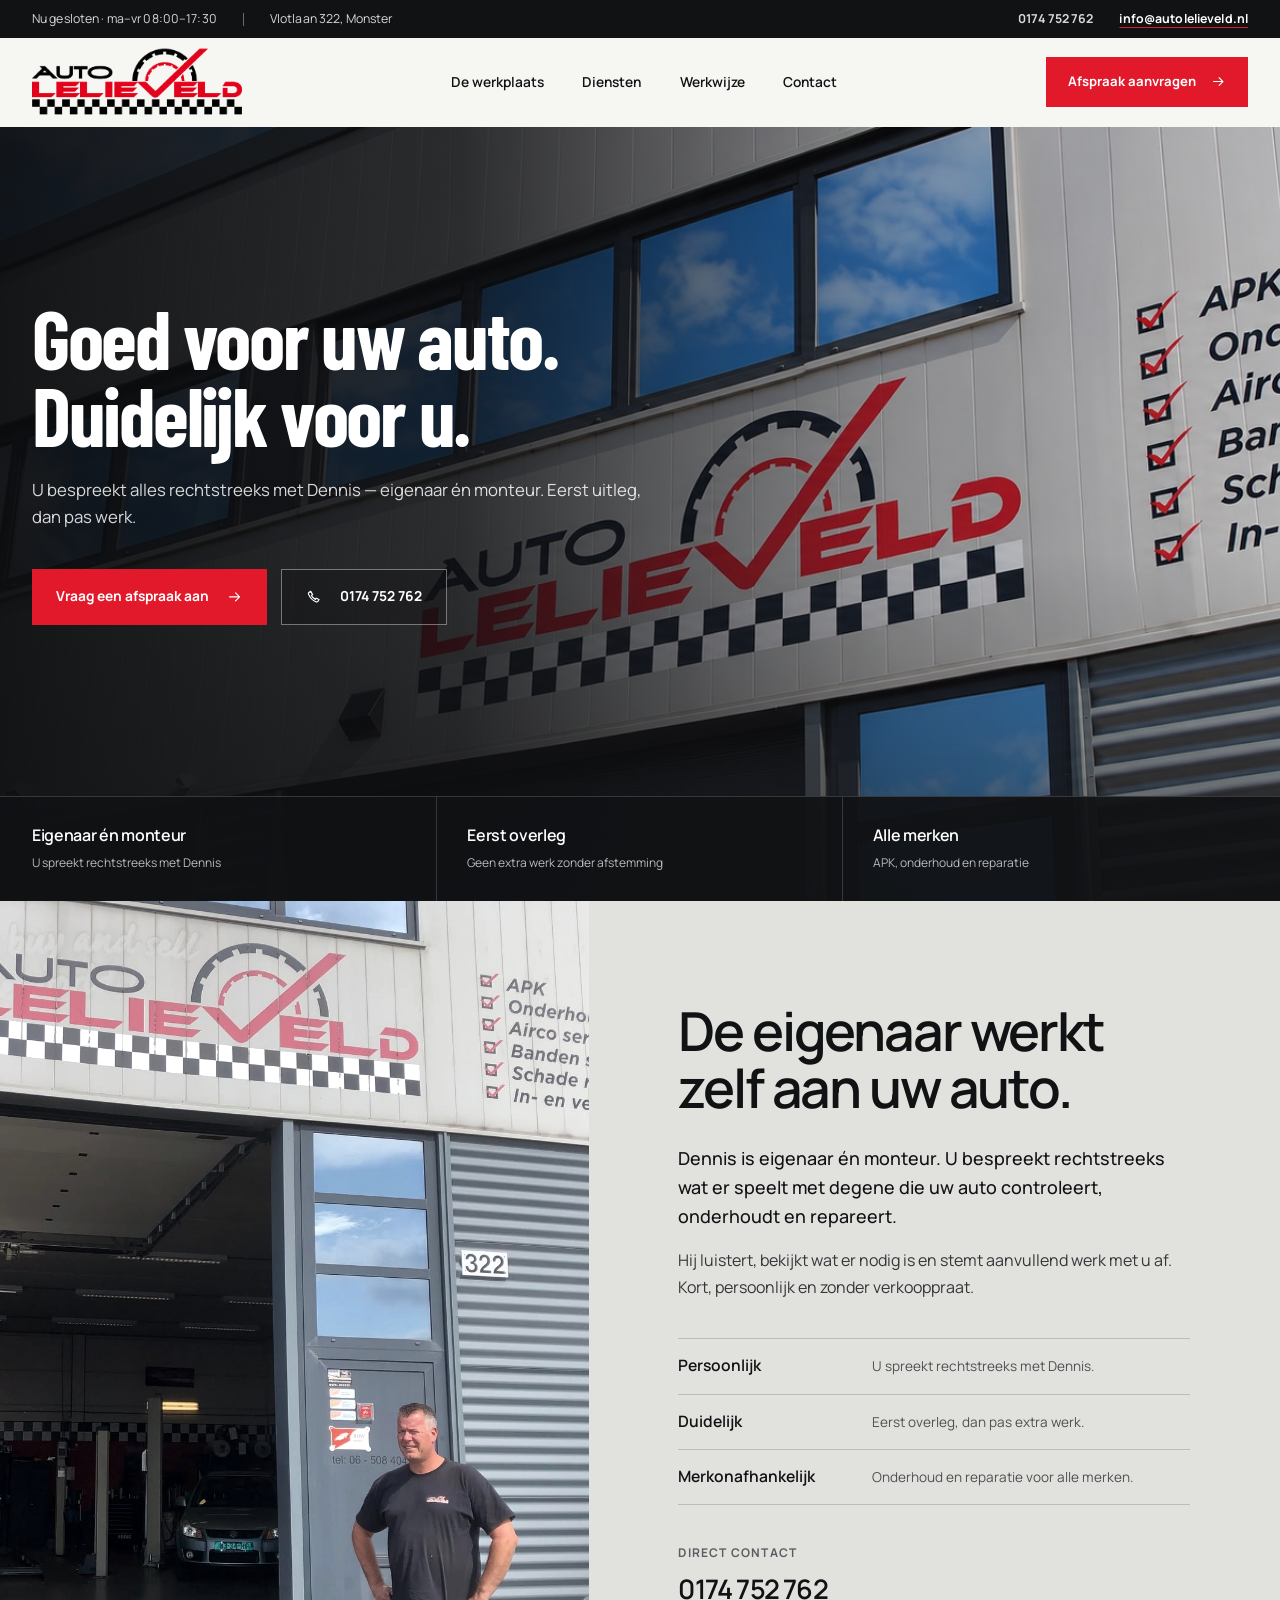
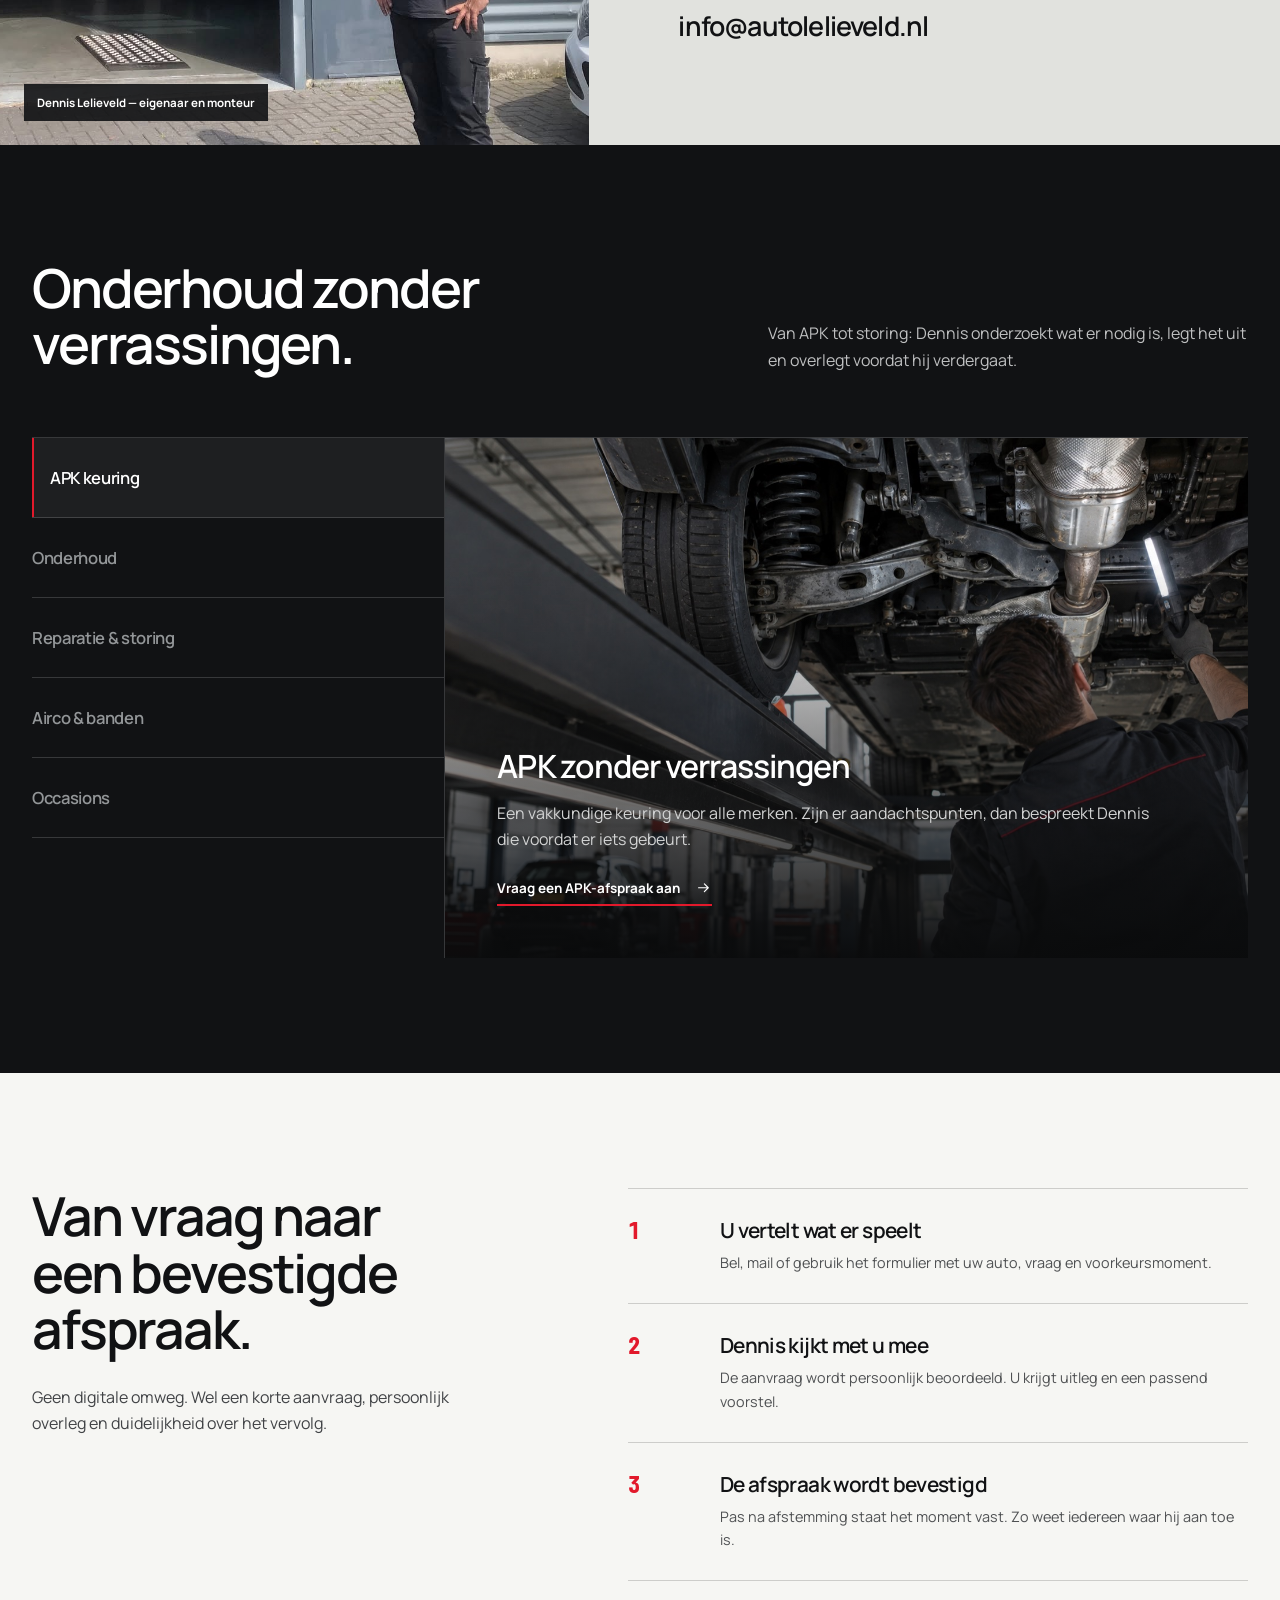
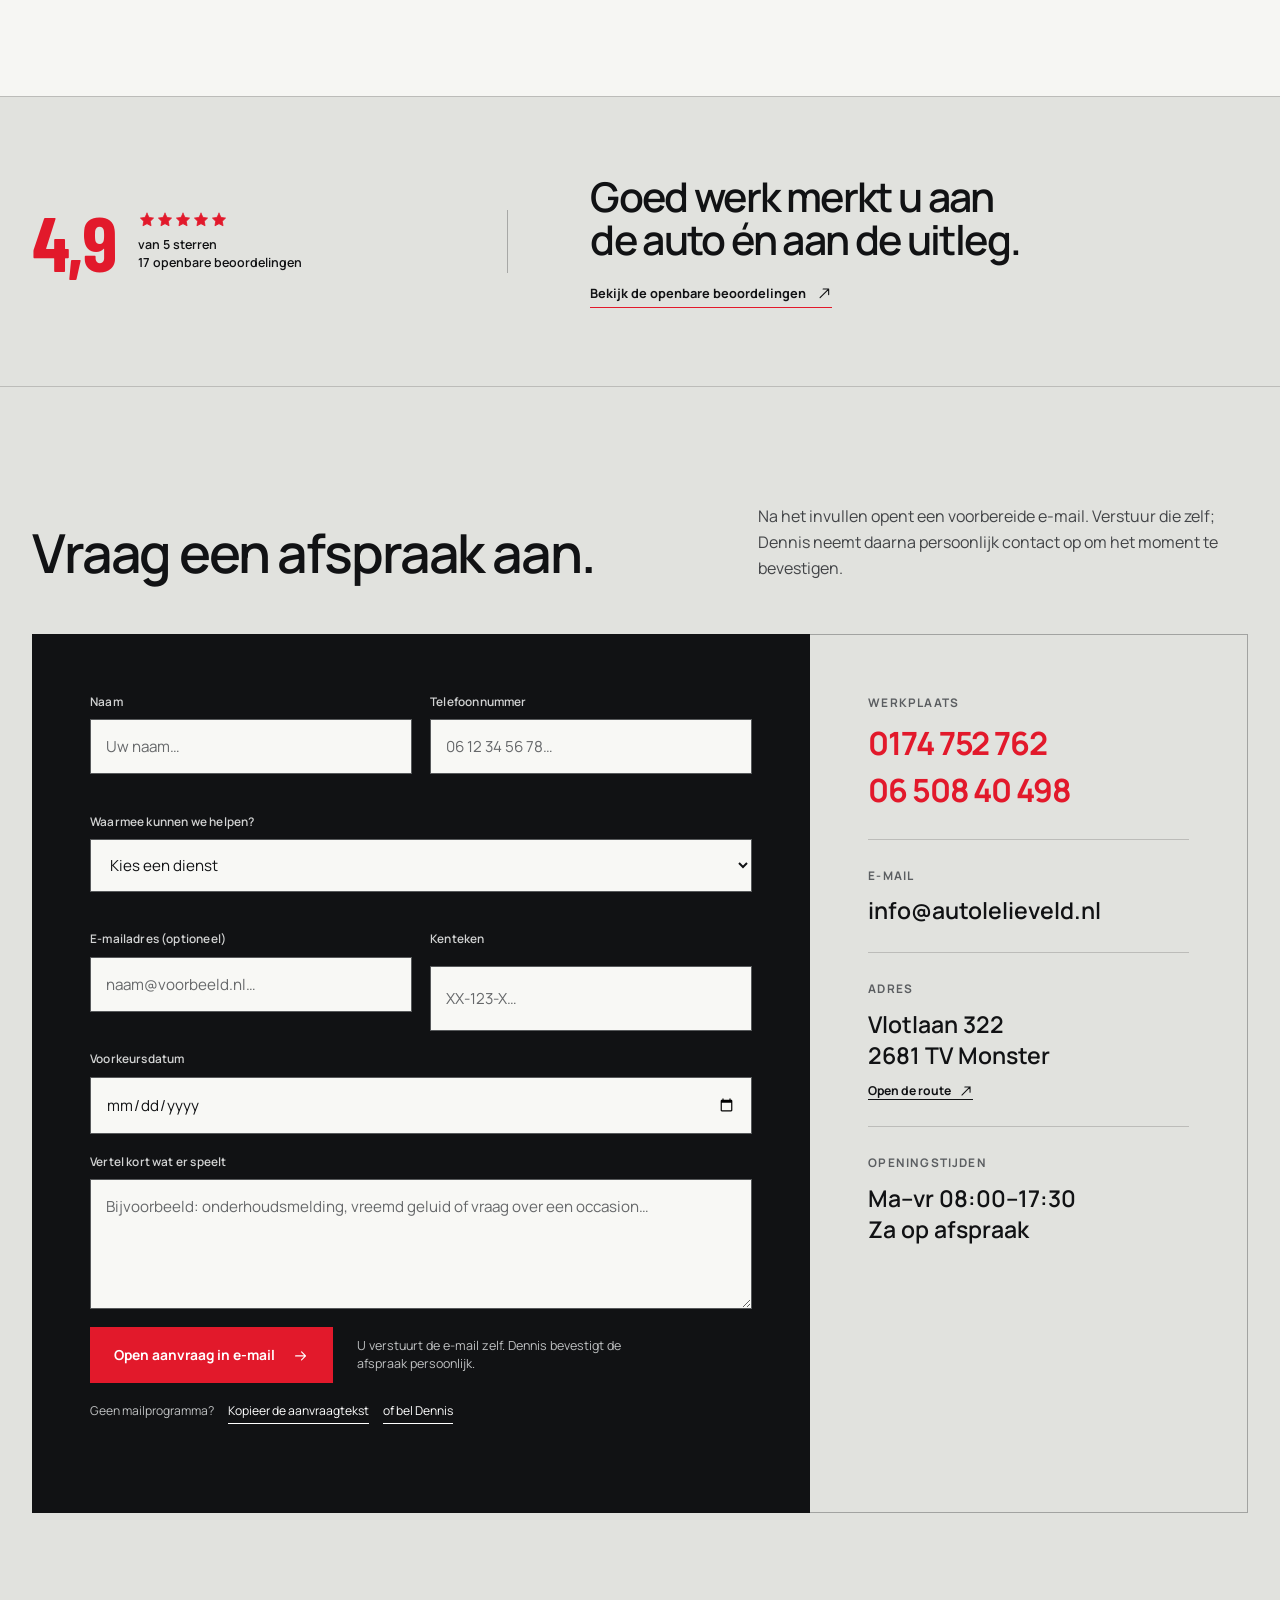
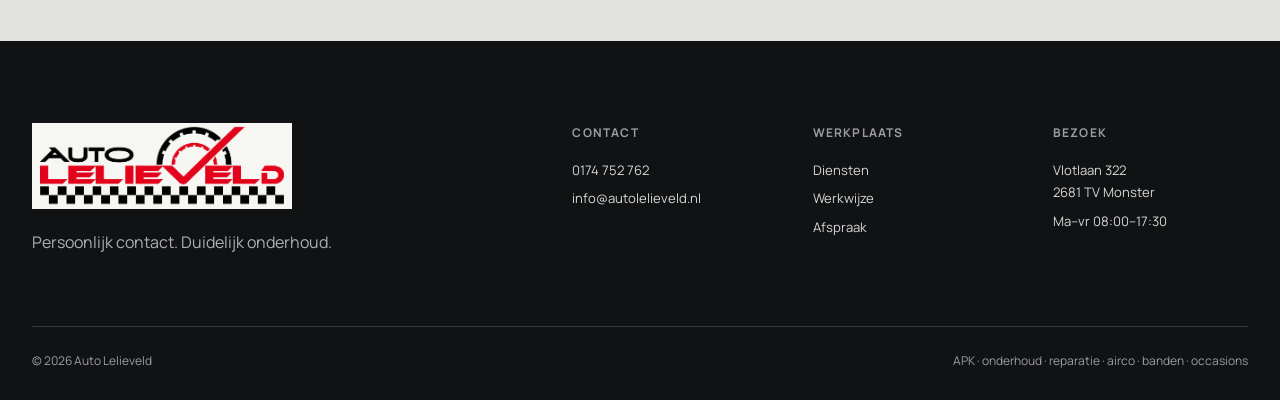
==== commit 8bb4c4ac: "Polish premium Auto Lelieveld design" ====
--- a/index.html
+++ b/index.html
@@ -5,14 +5,21 @@
     <meta name="viewport" content="width=device-width, initial-scale=1.0, viewport-fit=cover" />
     <meta name="theme-color" content="#111214" />
     <meta name="description" content="Auto Lelieveld in Monster: APK, onderhoud, reparatie, airco, banden en occasions. Rechtstreeks contact met Dennis, eigenaar én monteur." />
+    <meta property="og:type" content="website" />
+    <meta property="og:site_name" content="Auto Lelieveld" />
+    <meta property="og:url" content="https://wdevrim86.github.io/auto-lelieveld/" />
     <meta property="og:title" content="Auto Lelieveld | Goed voor uw auto. Duidelijk voor u." />
     <meta property="og:description" content="Persoonlijk contact met Dennis, eigenaar én monteur. Vraag direct een werkplaatsafspraak aan." />
-    <meta property="og:image" content="assets/plates/hero-facade.png" />
+    <meta property="og:image" content="https://wdevrim86.github.io/auto-lelieveld/assets/plates/hero-facade.png" />
+    <meta property="og:image:width" content="2170" />
+    <meta property="og:image:height" content="725" />
+    <meta property="og:image:alt" content="De werkplaats van Auto Lelieveld in Monster" />
+    <meta name="twitter:card" content="summary_large_image" />
     <title>Auto Lelieveld | APK, onderhoud en reparatie in Monster</title>
     <link rel="icon" href="assets/logo-transparent.png" type="image/png" />
     <link rel="preconnect" href="https://fonts.googleapis.com" />
     <link rel="preconnect" href="https://fonts.gstatic.com" crossorigin />
-    <link href="https://fonts.googleapis.com/css2?family=Barlow+Condensed:wght@600;700;800&family=Manrope:wght@400;500;600;700&display=swap" rel="stylesheet" />
+    <link href="https://fonts.googleapis.com/css2?family=Barlow+Condensed:wght@700&amp;family=Manrope:wght@400;500;600;700&amp;display=swap" rel="stylesheet" />
     <link rel="stylesheet" href="styles.css" />
     <script type="application/ld+json">
       {
@@ -64,12 +71,12 @@
 
     <main id="main">
       <section class="hero" id="top" aria-labelledby="hero-title">
-        <img class="hero-image" src="assets/plates/hero-facade.png" alt="De gevel van Auto Lelieveld aan de Vlotlaan in Monster" width="2170" height="725" fetchpriority="high" />
+        <img class="hero-image" src="assets/plates/hero-facade.jpg" alt="De gevel van Auto Lelieveld aan de Vlotlaan in Monster" width="2170" height="725" fetchpriority="high" />
         <div class="hero-shade" aria-hidden="true"></div>
         <div class="shell hero-inner">
           <div class="hero-copy">
             <h1 id="hero-title">Goed voor uw auto.<br />Duidelijk voor u.</h1>
-            <p>Bij Auto Lelieveld bespreekt u alles rechtstreeks met Dennis — van de eerste diagnose tot de laatste controle.</p>
+            <p>U bespreekt alles rechtstreeks met Dennis — eigenaar én monteur. Eerst uitleg, dan pas werk.</p>
             <div class="hero-actions">
               <a class="button button-red" href="#afspraak" data-hero-cta>Vraag een afspraak aan <svg class="icon" aria-hidden="true"><use href="#i-arrow"></use></svg></a>
               <a class="button button-quiet" href="tel:+31174752762"><svg class="icon" aria-hidden="true"><use href="#i-phone"></use></svg> 0174 752 762</a>
@@ -78,10 +85,9 @@
         </div>
         <div class="hero-proof" aria-label="Kernpunten Auto Lelieveld">
           <div class="shell proof-rail">
-            <a href="https://123auto.nl/consument/bedrijven-in-de-buurt/monster/olie-verversen" target="_blank" rel="noopener"><strong>4,9 / 5</strong><span>17 openbare beoordelingen</span></a>
-            <div class="proof-secondary"><strong>Alle merken</strong><span>APK, onderhoud en reparatie</span></div>
-            <div class="proof-contact"><strong>Direct contact</strong><span>Met eigenaar én monteur</span></div>
-            <div class="proof-secondary"><strong>Monster</strong><span>Vlotlaan 322</span></div>
+            <div><strong>Eigenaar én monteur</strong><span>U spreekt rechtstreeks met Dennis</span></div>
+            <div class="proof-contact"><strong>Eerst overleg</strong><span>Geen extra werk zonder afstemming</span></div>
+            <div class="proof-mobile-hide"><strong>Alle merken</strong><span>APK, onderhoud en reparatie</span></div>
           </div>
         </div>
       </section>
@@ -92,7 +98,7 @@
           <figcaption>Dennis Lelieveld — eigenaar en monteur</figcaption>
         </figure>
         <div class="promise-copy">
-          <h2 id="promise-title">De eigenaar staat zelf in de werkplaats.</h2>
+          <h2 id="promise-title">De eigenaar werkt zelf aan uw auto.</h2>
           <p class="promise-lead">Dennis is eigenaar én monteur. U bespreekt rechtstreeks wat er speelt met degene die uw auto controleert, onderhoudt en repareert.</p>
           <p class="promise-detail">Hij luistert, bekijkt wat er nodig is en stemt aanvullend werk met u af. Kort, persoonlijk en zonder verkooppraat.</p>
           <div class="owner-facts" aria-label="Waarom klanten kiezen voor Auto Lelieveld">
@@ -106,19 +112,19 @@
 
       <section class="services" id="diensten" aria-labelledby="services-title">
         <div class="shell services-heading">
-          <h2 id="services-title">Goed werk begint<br />met duidelijkheid.</h2>
-          <p>Van jaarlijkse APK tot een storing die ineens opduikt. U hoort vooraf wat er nodig is en krijgt na afloop een heldere terugkoppeling.</p>
+          <h2 id="services-title">Onderhoud zonder verrassingen.</h2>
+          <p>Van APK tot storing: Dennis onderzoekt wat er nodig is, legt het uit en overlegt voordat hij verdergaat.</p>
         </div>
         <div class="shell services-stage">
-          <div class="service-index" role="tablist" aria-label="Werkplaatsdiensten">
-            <button type="button" role="tab" aria-selected="true" data-service-tab data-service="APK keuring" data-title="APK zonder verrassingen" data-copy="Een vakkundige keuring voor alle merken. Zijn er aandachtspunten, dan bespreekt Dennis die voordat er iets gebeurt." data-action="Vraag een APK-afspraak aan">APK keuring <span>01</span></button>
-            <button type="button" role="tab" aria-selected="false" data-service-tab data-service="Onderhoud" data-title="Onderhoud dat bij uw auto past" data-copy="Van kleine beurt tot uitgebreid onderhoud, afgestemd op merk, kilometerstand en gebruik — niet op een standaard verkooppakket." data-action="Vraag onderhoud aan">Onderhoud <span>02</span></button>
-            <button type="button" role="tab" aria-selected="false" data-service-tab data-service="Reparatie of storing" data-title="Eerst de oorzaak, dan de oplossing" data-copy="Gerichte diagnose bij storingen, vreemde geluiden of slijtage. U krijgt uitleg voordat onderdelen worden vervangen." data-action="Laat een storing beoordelen">Reparatie &amp; storing <span>03</span></button>
-            <button type="button" role="tab" aria-selected="false" data-service-tab data-service="Aircoservice" data-title="Comfort en grip, het hele jaar" data-copy="Aircoservice, bandenwissel en bandenadvies met aandacht voor veiligheid, gebruik en de kilometers die u werkelijk rijdt." data-action="Vraag service aan">Airco &amp; banden <span>04</span></button>
-            <button class="service-occasion" type="button" role="tab" aria-selected="false" data-service-tab data-service="Occasion of zoekopdracht" data-title="De juiste auto, niet zomaar een auto" data-copy="Bespreek aankoop, inruil of een gerichte zoekopdracht rechtstreeks met Auto Lelieveld." data-action="Bespreek een occasion">Occasions <span>05</span></button>
-          </div>
-          <article class="service-detail" role="tabpanel" aria-live="polite">
-            <img src="assets/plates/service-photo.png" alt="Auto op de brug in de werkplaats" width="2170" height="725" />
+          <div class="service-index" role="tablist" aria-label="Werkplaatsdiensten" aria-orientation="vertical">
+            <button id="service-tab-apk" type="button" role="tab" aria-controls="service-panel" aria-selected="true" tabindex="0" data-service-tab data-service="APK keuring" data-title="APK zonder verrassingen" data-copy="Een vakkundige keuring voor alle merken. Zijn er aandachtspunten, dan bespreekt Dennis die voordat er iets gebeurt." data-action="Vraag een APK-afspraak aan" data-image="assets/generated/apk.jpg" data-image-alt="Onderzijde van een auto tijdens een technische controle" data-image-position="center">APK keuring</button>
+            <button id="service-tab-maintenance" type="button" role="tab" aria-controls="service-panel" aria-selected="false" tabindex="-1" data-service-tab data-service="Onderhoud" data-title="Onderhoud dat bij uw auto past" data-copy="Van kleine beurt tot uitgebreid onderhoud, afgestemd op merk, kilometerstand en gebruik — niet op een standaard verkooppakket." data-action="Vraag onderhoud aan" data-image="assets/generated/onderhoud.jpg" data-image-alt="Motoronderhoud met een momentsleutel" data-image-position="center">Onderhoud</button>
+            <button id="service-tab-repair" type="button" role="tab" aria-controls="service-panel" aria-selected="false" tabindex="-1" data-service-tab data-service="Reparatie of storing" data-title="Eerst de oorzaak, dan de oplossing" data-copy="Gerichte diagnose bij storingen, vreemde geluiden of slijtage. U krijgt uitleg voordat onderdelen worden vervangen." data-action="Laat een storing beoordelen" data-image="assets/plates/service-photo.jpg" data-image-alt="Auto op een brug tijdens diagnose en reparatie" data-image-position="center">Reparatie &amp; storing</button>
+            <button id="service-tab-climate" type="button" role="tab" aria-controls="service-panel" aria-selected="false" tabindex="-1" data-service-tab data-service="Aircoservice" data-title="Comfort en grip, het hele jaar" data-copy="Aircoservice, bandenwissel en bandenadvies met aandacht voor veiligheid, gebruik en de kilometers die u werkelijk rijdt." data-action="Vraag service aan" data-image="assets/generated/airco.jpg" data-image-alt="Aircoservice met controlemeters onder de motorkap" data-image-position="center">Airco &amp; banden</button>
+            <button id="service-tab-cars" type="button" role="tab" aria-controls="service-panel" aria-selected="false" tabindex="-1" data-service-tab data-service="Occasion of zoekopdracht" data-title="De juiste auto, niet zomaar een auto" data-copy="Bespreek aankoop, inruil of een gerichte zoekopdracht rechtstreeks met Auto Lelieveld." data-action="Bespreek een occasion" data-image="assets/dennis-verified-2019.jpg" data-image-alt="Dennis Lelieveld bij zijn werkplaats en occasions" data-image-position="70% center">Occasions</button>
+          </div>
+          <article class="service-detail" id="service-panel" role="tabpanel" aria-labelledby="service-tab-apk" aria-live="polite">
+            <img src="assets/generated/apk.jpg" alt="Onderzijde van een auto tijdens een technische controle" width="1600" height="900" loading="lazy" data-service-image />
             <div class="service-detail-copy">
               <h3 data-service-title>APK zonder verrassingen</h3>
               <p data-service-copy>Een vakkundige keuring voor alle merken. Zijn er aandachtspunten, dan bespreekt Dennis die voordat er iets gebeurt.</p>
@@ -130,7 +136,7 @@
 
       <section class="process" id="werkwijze" aria-labelledby="process-title">
         <div class="shell process-inner">
-          <div class="process-heading"><h2 id="process-title">Zo blijft onderhoud overzichtelijk.</h2><p>Geen digitale omweg. Wel een snelle aanvraag, persoonlijk overleg en een afspraak die past bij de werkplaats én uw agenda.</p></div>
+          <div class="process-heading"><h2 id="process-title">Van vraag naar een bevestigde afspraak.</h2><p>Geen digitale omweg. Wel een korte aanvraag, persoonlijk overleg en duidelijkheid over het vervolg.</p></div>
           <ol class="process-steps">
             <li><span>1</span><div><h3>U vertelt wat er speelt</h3><p>Bel, mail of gebruik het formulier met uw auto, vraag en voorkeursmoment.</p></div></li>
             <li><span>2</span><div><h3>Dennis kijkt met u mee</h3><p>De aanvraag wordt persoonlijk beoordeeld. U krijgt uitleg en een passend voorstel.</p></div></li>
@@ -142,45 +148,41 @@
       <section class="review-band" aria-labelledby="review-title">
         <div class="shell review-inner">
           <div class="review-score"><strong>4,9</strong><div><span class="stars" aria-hidden="true"><svg class="icon"><use href="#i-star"></use></svg><svg class="icon"><use href="#i-star"></use></svg><svg class="icon"><use href="#i-star"></use></svg><svg class="icon"><use href="#i-star"></use></svg><svg class="icon"><use href="#i-star"></use></svg></span><p>van 5 sterren<br />17 openbare beoordelingen</p></div></div>
-          <div class="review-copy"><h2 id="review-title">Goed werk merkt u op de weg. En aan de uitleg.</h2><a href="https://123auto.nl/consument/bedrijven-in-de-buurt/monster/olie-verversen" target="_blank" rel="noopener">Bekijk de openbare beoordelingen <svg class="icon" aria-hidden="true"><use href="#i-external"></use></svg></a></div>
+          <div class="review-copy"><h2 id="review-title">Goed werk merkt u aan de auto én aan de uitleg.</h2><a href="https://123auto.nl/consument/bedrijven-in-de-buurt/monster/olie-verversen" target="_blank" rel="noopener">Bekijk de openbare beoordelingen <svg class="icon" aria-hidden="true"><use href="#i-external"></use></svg></a></div>
         </div>
       </section>
 
       <section class="booking" id="afspraak" aria-labelledby="booking-title">
-        <div class="booking-media" aria-hidden="true"><img src="assets/garage.jpg" alt="" width="1600" height="529" /></div>
-        <div class="shell booking-heading"><h2 id="booking-title">Wanneer mogen we<br />naar uw auto kijken?</h2><p>Vul uw gegevens in. De aanvraag opent daarna in uw e-mailprogramma, klaar om naar Dennis te versturen.</p></div>
+        <div class="shell booking-heading"><h2 id="booking-title">Vraag een afspraak aan.</h2><p>Na het invullen opent een voorbereide e-mail. Verstuur die zelf; Dennis neemt daarna persoonlijk contact op om het moment te bevestigen.</p></div>
         <div class="shell booking-grid">
           <form class="booking-form" id="booking-form" novalidate>
             <div class="form-row">
-              <label><span>Naam</span><input name="name" autocomplete="name" required placeholder="Uw naam…" /></label>
-              <label><span>Telefoonnummer</span><input name="phone" type="tel" inputmode="tel" autocomplete="tel" required placeholder="06 12 34 56 78…" /></label>
+              <label><span>Naam</span><input name="name" autocomplete="name" required placeholder="Uw naam…" aria-describedby="name-error" /><small class="field-error" id="name-error" data-error-for="name"></small></label>
+              <label><span>Telefoonnummer</span><input name="phone" type="tel" inputmode="tel" autocomplete="tel" required placeholder="06 12 34 56 78…" aria-describedby="phone-error" /><small class="field-error" id="phone-error" data-error-for="phone"></small></label>
             </div>
-            <label><span>Waarmee kunnen we helpen?</span><select name="service" required><option value="">Kies een dienst</option><option>APK keuring</option><option>Onderhoud</option><option>Reparatie of storing</option><option>Aircoservice</option><option>Bandenservice</option><option>Occasion of zoekopdracht</option></select></label>
+            <label><span>Waarmee kunnen we helpen?</span><select name="service" required aria-describedby="service-error"><option value="">Kies een dienst</option><option>APK keuring</option><option>Onderhoud</option><option>Reparatie of storing</option><option>Aircoservice</option><option>Bandenservice</option><option>Occasion of zoekopdracht</option></select><small class="field-error" id="service-error" data-error-for="service"></small></label>
             <details class="form-extras" open data-form-extras>
               <summary><span><strong>Extra informatie</strong><small>Kenteken, datum en toelichting</small></span><svg class="icon" aria-hidden="true"><use href="#i-arrow"></use></svg></summary>
               <div class="form-extras-content">
                 <div class="form-row">
-                  <label><span>E-mailadres (optioneel)</span><input name="email" type="email" inputmode="email" autocomplete="email" spellcheck="false" placeholder="naam@voorbeeld.nl…" /></label>
+                  <label><span>E-mailadres (optioneel)</span><input name="email" type="email" inputmode="email" autocomplete="email" spellcheck="false" placeholder="naam@voorbeeld.nl…" aria-describedby="email-error" /><small class="field-error" id="email-error" data-error-for="email"></small></label>
                   <label><span>Kenteken</span><input name="plate" autocapitalize="characters" autocomplete="off" spellcheck="false" maxlength="8" placeholder="XX-123-X…" /></label>
                 </div>
                 <label><span>Voorkeursdatum</span><input name="date" type="date" /></label>
                 <label><span>Vertel kort wat er speelt</span><textarea name="details" rows="4" placeholder="Bijvoorbeeld: onderhoudsmelding, vreemd geluid of vraag over een occasion…"></textarea></label>
               </div>
             </details>
-            <div class="form-submit"><button class="button button-red" type="submit">Maak de e-mail klaar <svg class="icon" aria-hidden="true"><use href="#i-arrow"></use></svg></button><p>Geen account nodig. Dennis bevestigt de afspraak persoonlijk.</p></div>
-            <p class="form-message" role="alert" data-form-message></p>
+            <div class="form-submit"><button class="button button-red" type="submit">Open aanvraag in e-mail <svg class="icon" aria-hidden="true"><use href="#i-arrow"></use></svg></button><p>U verstuurt de e-mail zelf. Dennis bevestigt de afspraak persoonlijk.</p></div>
+            <div class="form-fallback"><span>Geen mailprogramma?</span><button type="button" data-copy-request>Kopieer de aanvraagtekst</button><a href="tel:+31174752762">of bel Dennis</a></div>
+            <p class="form-message" role="status" aria-live="polite" data-form-message></p>
           </form>
           <aside class="contact-panel" id="contact" aria-label="Contactgegevens Auto Lelieveld">
-            <div class="contact-block contact-block-primary"><span>E-mail</span><a href="mailto:info@autolelieveld.nl">info@<br />autolelieveld.nl</a></div>
-            <div class="contact-block"><span>Werkplaats</span><a href="tel:+31174752762">0174 752 762</a><a href="tel:+31650840498">06 508 40 498</a></div>
+            <div class="contact-block contact-block-primary"><span>Werkplaats</span><a href="tel:+31174752762">0174 752 762</a><a href="tel:+31650840498">06 508 40 498</a></div>
+            <div class="contact-block"><span>E-mail</span><a href="mailto:info@autolelieveld.nl">info@autolelieveld.nl</a></div>
             <div class="contact-block contact-secondary"><span>Adres</span><strong>Vlotlaan 322<br />2681 TV Monster</strong><a class="contact-small" href="https://www.google.com/maps/search/?api=1&amp;query=Vlotlaan+322+Monster" target="_blank" rel="noopener">Open de route <svg class="icon" aria-hidden="true"><use href="#i-external"></use></svg></a></div>
             <div class="contact-block contact-secondary"><span>Openingstijden</span><strong>Ma–vr 08:00–17:30<br />Za op afspraak</strong></div>
           </aside>
         </div>
-      </section>
-
-      <section class="occasion-callout" aria-labelledby="occasion-title">
-        <div class="shell occasion-inner"><h2 id="occasion-title">Op zoek naar een andere auto?</h2><p>Vertel welk merk, model en budget u in gedachten heeft. Auto Lelieveld denkt mee over aankoop, inruil of een zoekopdracht.</p><a href="mailto:info@autolelieveld.nl?subject=Vraag%20over%20een%20occasion">Bespreek uw wensen <svg class="icon" aria-hidden="true"><use href="#i-arrow"></use></svg></a></div>
       </section>
     </main>
 
@@ -199,7 +201,7 @@
     <nav class="mobile-action-bar" aria-label="Snel contact" data-mobile-actions>
       <a href="tel:+31174752762"><svg class="icon" aria-hidden="true"><use href="#i-phone"></use></svg><span>Bellen</span></a>
       <a href="mailto:info@autolelieveld.nl"><svg class="icon" aria-hidden="true"><use href="#i-mail"></use></svg><span>E-mail</span></a>
-      <a class="mobile-book" href="#afspraak"><svg class="icon" aria-hidden="true"><use href="#i-calendar"></use></svg><span>Afspraak</span></a>
+      <a class="mobile-book" href="#booking-form"><svg class="icon" aria-hidden="true"><use href="#i-calendar"></use></svg><span>Afspraak</span></a>
     </nav>
     <script src="script.js"></script>
   </body>
--- a/styles.css
+++ b/styles.css
@@ -1,8 +1,8 @@
 :root {
   --ink: #111214;
   --ink-soft: #1b1d20;
-  --steel: #d9dad6;
-  --paper: #f4f4f1;
+  --steel: #e1e2de;
+  --paper: #f6f6f3;
   --white: #ffffff;
   --muted: #5b5e61;
   --red: #e2192b;
@@ -47,10 +47,10 @@
 .skip-link:focus { transform: translateY(0); }
 
 h1, h2, h3, p, figure { margin: 0; }
-h1, h2, h3 { font-family: var(--display); font-weight: 700; line-height: 0.94; letter-spacing: -0.025em; text-wrap: balance; }
-h1 { font-size: clamp(4.5rem, 7.4vw, 6rem); }
-h2 { font-size: clamp(3.25rem, 5.2vw, 5rem); }
-h3 { font-size: clamp(2rem, 3vw, 3rem); }
+h1, h2, h3 { text-wrap: balance; }
+h1 { font-family: var(--display); font-size: clamp(4.25rem, 6.4vw, 5.5rem); font-weight: 700; line-height: 0.94; letter-spacing: -0.028em; }
+h2 { font-family: var(--body); font-size: clamp(2.7rem, 4.2vw, 4rem); font-weight: 600; line-height: 1.05; letter-spacing: -0.04em; }
+h3 { font-family: var(--body); font-size: clamp(1.65rem, 2.5vw, 2.35rem); font-weight: 600; line-height: 1.12; letter-spacing: -0.03em; }
 
 .utility-bar { position: relative; z-index: 40; background: var(--ink); color: #d8d9d7; font-size: 0.77rem; letter-spacing: 0.01em; }
 .utility-inner { min-height: 38px; display: flex; align-items: center; justify-content: space-between; gap: 32px; }
@@ -60,115 +60,112 @@
 .utility-inner a:hover { color: var(--white); }
 .utility-mail { color: var(--white); text-decoration: underline; text-underline-offset: 4px; text-decoration-color: var(--red); }
 
-.site-header { position: sticky; top: 0; z-index: 35; background: rgba(244, 244, 241, 0.97); border-bottom: 1px solid transparent; transition: border-color 220ms ease, box-shadow 220ms ease; }
+.site-header { position: sticky; top: 0; z-index: 35; background: var(--paper); border-bottom: 1px solid transparent; transition: border-color 220ms ease, box-shadow 220ms ease; }
 .site-header.is-scrolled { border-color: var(--line-light); box-shadow: 0 12px 32px rgba(17, 18, 20, 0.08); }
-.header-inner { height: 94px; display: grid; grid-template-columns: 218px 1fr auto; align-items: center; gap: 42px; }
-.brand { width: 218px; height: 73px; overflow: hidden; display: flex; align-items: center; }
+.header-inner { height: 88px; display: grid; grid-template-columns: 210px 1fr auto; align-items: center; gap: 42px; }
+.brand { width: 210px; height: 70px; overflow: hidden; display: flex; align-items: center; }
 .brand img { width: 100%; height: auto; }
 .main-nav { display: flex; justify-content: center; align-items: center; gap: clamp(22px, 3vw, 44px); }
-.main-nav a { position: relative; font-size: 0.88rem; font-weight: 700; }
+.main-nav a { position: relative; font-size: 0.86rem; font-weight: 600; }
 .main-nav a:not(.nav-mobile-contact)::after { content: ""; position: absolute; left: 0; right: 100%; bottom: -9px; height: 2px; background: var(--red); transition: right 240ms var(--ease-out); }
 .main-nav a:hover::after { right: 0; }
 .nav-mobile-contact { display: none; }
-.header-cta { min-height: 52px; padding: 0 22px; display: inline-flex; align-items: center; gap: 15px; background: var(--red); color: var(--white); font-size: 0.82rem; font-weight: 800; transition: background 180ms ease, transform 180ms ease; }
+.header-cta { min-height: 50px; padding: 0 22px; display: inline-flex; align-items: center; gap: 15px; background: var(--red); color: var(--white); font-size: 0.82rem; font-weight: 700; transition: background 180ms ease, transform 180ms ease; }
 .header-cta:hover { background: var(--red-dark); transform: translateY(-2px); }
 .menu-toggle { display: none; border: 0; background: transparent; width: 48px; height: 48px; place-items: center; cursor: pointer; }
 .menu-toggle .icon { width: 26px; height: 26px; }
 .menu-close { display: none; }
 
-.hero { position: relative; min-height: calc(100svh - 132px); display: flex; align-items: center; overflow: hidden; background: var(--ink); color: var(--white); padding-bottom: 126px; isolation: isolate; }
+.hero { position: relative; min-height: clamp(650px, calc(100svh - 126px), 780px); display: flex; align-items: center; overflow: hidden; background: var(--ink); color: var(--white); padding-bottom: 104px; isolation: isolate; }
 .hero-image { position: absolute; inset: 0; z-index: -3; width: 100%; height: 100%; object-fit: cover; object-position: 52% center; }
-.hero-shade { position: absolute; inset: 0; z-index: -2; background: linear-gradient(90deg, rgba(11, 12, 14, 0.97) 0%, rgba(11, 12, 14, 0.84) 34%, rgba(11, 12, 14, 0.24) 70%, rgba(11, 12, 14, 0.05) 100%); }
+.hero-shade { position: absolute; inset: 0; z-index: -2; background: linear-gradient(90deg, rgba(11, 12, 14, 0.95) 0%, rgba(11, 12, 14, 0.82) 36%, rgba(11, 12, 14, 0.3) 70%, rgba(11, 12, 14, 0.08) 100%); }
 .hero::after { content: ""; position: absolute; z-index: -1; inset: 0; background: linear-gradient(0deg, rgba(17, 18, 20, 0.5), transparent 45%); }
 .hero-inner { width: var(--shell); }
-.hero-copy { width: min(760px, 62vw); padding: 72px 0; }
-.hero-copy h1 { max-width: 720px; }
-.hero-copy p { max-width: 670px; margin-top: 26px; color: rgba(255, 255, 255, 0.83); font-size: clamp(1.1rem, 1.45vw, 1.35rem); line-height: 1.55; }
+.hero-copy { width: min(700px, 60vw); padding: 68px 0; }
+.hero-copy h1 { max-width: 680px; }
+.hero-copy p { max-width: 620px; margin-top: 24px; color: rgba(255, 255, 255, 0.84); font-size: clamp(1.05rem, 1.3vw, 1.2rem); line-height: 1.58; text-wrap: pretty; }
 .hero-actions { display: flex; align-items: center; gap: 14px; margin-top: 38px; }
-.button { min-height: 58px; padding: 0 24px; border: 0; display: inline-flex; align-items: center; justify-content: center; gap: 18px; font-size: 0.88rem; font-weight: 800; cursor: pointer; transition: transform 180ms ease, background 180ms ease, color 180ms ease; }
+.button { min-height: 56px; padding: 0 24px; border: 0; display: inline-flex; align-items: center; justify-content: center; gap: 18px; font-size: 0.86rem; font-weight: 700; cursor: pointer; transition: transform 180ms ease, background 180ms ease, color 180ms ease; }
 .button:hover { transform: translateY(-2px); }
 .button-red { background: var(--red); color: var(--white); }
 .button-red:hover { background: var(--red-dark); }
 .button-quiet { border: 1px solid rgba(255, 255, 255, 0.4); color: var(--white); background: rgba(17, 18, 20, 0.38); }
 .button-quiet:hover { background: var(--white); color: var(--ink); }
 .hero-proof { position: absolute; inset: auto 0 0; background: rgba(17, 18, 20, 0.93); border-top: 1px solid var(--line-dark); }
-.proof-rail { min-height: 126px; display: grid; grid-template-columns: repeat(4, 1fr); }
+.proof-rail { min-height: 104px; display: grid; grid-template-columns: repeat(3, 1fr); }
 .proof-rail > * { display: flex; flex-direction: column; justify-content: center; padding: 22px 30px; border-right: 1px solid var(--line-dark); }
 .proof-rail > *:first-child { padding-left: 0; }
 .proof-rail > *:last-child { border-right: 0; }
-.proof-rail strong { font-family: var(--display); font-size: 1.55rem; line-height: 1; letter-spacing: -0.01em; }
+.proof-rail strong { font-family: var(--body); font-size: 1rem; font-weight: 600; line-height: 1.2; letter-spacing: -0.02em; }
 .proof-rail span { margin-top: 8px; color: #b9bbbc; font-size: 0.75rem; }
 .proof-rail a:hover strong { color: var(--red-bright); }
 
-.promise { display: grid; grid-template-columns: minmax(0, 1fr) minmax(0, 1fr); background: var(--steel); min-height: 790px; }
-.promise-media { position: relative; min-height: 790px; overflow: hidden; }
-.promise-media img { width: 100%; height: 100%; object-fit: cover; object-position: 67% center; filter: saturate(0.8) contrast(1.03); transition: transform 1.1s var(--ease-out), filter 600ms ease; }
-.promise-media:hover img { transform: scale(1.018); filter: saturate(0.94) contrast(1.03); }
+.promise { display: grid; grid-template-columns: minmax(0, 0.46fr) minmax(0, 0.54fr); background: var(--steel); min-height: 740px; }
+.promise-media { position: relative; min-height: 740px; overflow: hidden; }
+.promise-media img { width: 100%; height: 100%; object-fit: cover; object-position: 72% center; filter: saturate(0.86) contrast(1.04); transform: scale(1.08); transition: transform 1.1s var(--ease-out), filter 600ms ease; }
+.promise-media:hover img { transform: scale(1.095); filter: saturate(0.96) contrast(1.04); }
 .promise-media figcaption { position: absolute; left: 24px; bottom: 24px; padding: 9px 13px; background: rgba(17, 18, 20, 0.9); color: var(--white); font-size: 0.72rem; font-weight: 700; }
 .promise-copy { display: flex; flex-direction: column; justify-content: center; padding: clamp(62px, 8vw, 118px) clamp(40px, 7vw, 108px); }
 .promise-copy h2 { max-width: 690px; }
 .promise-copy > p { max-width: 62ch; color: #343638; }
-.promise-copy .promise-lead { margin-top: 32px; color: var(--ink); font-size: 1.14rem; font-weight: 600; line-height: 1.6; }
+.promise-copy .promise-lead { margin-top: 28px; color: var(--ink); font-size: 1.12rem; font-weight: 500; line-height: 1.62; }
 .promise-copy .promise-lead + p { margin-top: 16px; }
 .owner-facts { margin-top: 38px; border-top: 1px solid var(--line-light); }
 .owner-facts > div { display: grid; grid-template-columns: 170px 1fr; gap: 24px; padding: 16px 0; border-bottom: 1px solid var(--line-light); }
-.owner-facts strong { font-family: var(--display); font-size: 1.28rem; line-height: 1.2; }
+.owner-facts strong { font-family: var(--body); font-size: 0.98rem; font-weight: 600; line-height: 1.35; }
 .owner-facts span { color: #4e5052; font-size: 0.85rem; }
 .direct-contact { margin-top: 38px; display: grid; gap: 3px; }
-.direct-contact > span { margin-bottom: 6px; color: var(--muted); font-size: 0.75rem; font-weight: 800; letter-spacing: 0.14em; text-transform: uppercase; }
-.direct-contact a { width: fit-content; font-family: var(--display); font-size: clamp(1.7rem, 2.8vw, 2.6rem); font-weight: 700; line-height: 1.1; text-decoration: underline; text-decoration-thickness: 2px; text-decoration-color: transparent; text-underline-offset: 6px; transition: color 180ms ease, text-decoration-color 180ms ease; }
+.direct-contact > span { margin-bottom: 6px; color: var(--muted); font-size: 0.75rem; font-weight: 700; letter-spacing: 0.1em; text-transform: uppercase; }
+.direct-contact a { width: fit-content; font-family: var(--body); font-size: clamp(1.3rem, 2.1vw, 1.8rem); font-weight: 600; line-height: 1.25; letter-spacing: -0.03em; text-decoration: underline; text-decoration-thickness: 2px; text-decoration-color: transparent; text-underline-offset: 6px; transition: color 180ms ease, text-decoration-color 180ms ease; }
 .direct-contact a:hover { color: var(--red); text-decoration-color: var(--red); }
 
-.services { padding: clamp(92px, 10vw, 150px) 0; background: var(--ink); color: var(--white); }
+.services { padding: clamp(88px, 9vw, 128px) 0; background: var(--ink); color: var(--white); }
 .services-heading { display: flex; justify-content: space-between; align-items: end; gap: 80px; margin-bottom: 64px; }
-.services-heading h2 { max-width: 700px; }
+.services-heading h2 { max-width: 610px; }
 .services-heading p { max-width: 48ch; color: #bfc0c1; }
-.services-stage { display: grid; grid-template-columns: minmax(290px, 0.38fr) minmax(0, 0.62fr); border-top: 1px solid var(--line-dark); }
+.services-stage { display: grid; grid-template-columns: minmax(270px, 0.34fr) minmax(0, 0.66fr); border-top: 1px solid var(--line-dark); }
 .service-index { border-right: 1px solid var(--line-dark); }
-.service-index button { width: 100%; min-height: 84px; border: 0; border-bottom: 1px solid var(--line-dark); padding: 0 28px 0 0; background: transparent; color: #8d8f91; display: flex; align-items: center; justify-content: space-between; text-align: left; font-family: var(--display); font-size: clamp(1.55rem, 2.4vw, 2.2rem); font-weight: 600; cursor: pointer; transition: color 220ms ease; }
-.service-index button span { font-family: var(--body); font-size: 0.75rem; font-weight: 700; color: #737678; }
-.service-index button:hover, .service-index button[aria-selected="true"] { color: var(--white); }
-.service-index button[aria-selected="true"] span { color: var(--red-bright); }
+.service-index button { width: 100%; min-height: 80px; border: 0; border-bottom: 1px solid var(--line-dark); padding: 0 28px 0 0; background: transparent; color: #939698; display: flex; align-items: center; text-align: left; font-family: var(--body); font-size: clamp(1rem, 1.3vw, 1.2rem); font-weight: 600; letter-spacing: -0.02em; cursor: pointer; transition: color 220ms ease, padding-left 260ms var(--ease-out), background 220ms ease; }
+.service-index button:hover { color: var(--white); }
+.service-index button[aria-selected="true"] { color: var(--white); padding-left: 18px; background: rgba(255,255,255,.055); box-shadow: inset 2px 0 0 var(--red); }
 .service-detail { position: relative; min-height: 520px; overflow: hidden; background: var(--ink-soft); }
 .service-detail > img { position: absolute; inset: 0; width: 100%; height: 100%; object-fit: cover; object-position: center; transition: opacity 220ms ease, transform 700ms var(--ease-out); }
 .service-detail.is-changing > img { opacity: 0.58; transform: scale(1.018); }
-.service-detail::after { content: ""; position: absolute; inset: 30% 0 0; background: linear-gradient(0deg, rgba(10, 11, 12, 0.98), rgba(10, 11, 12, 0)); }
+.service-detail::after { content: ""; position: absolute; inset: 24% 0 0; background: linear-gradient(0deg, rgba(10, 11, 12, 0.98), rgba(10, 11, 12, 0)); }
 .service-detail-copy { position: absolute; z-index: 1; inset: auto 0 0; padding: 52px; }
 .service-detail-copy h3 { max-width: 700px; }
 .service-detail-copy p { max-width: 66ch; margin-top: 15px; color: #d2d3d3; }
-.service-detail-copy a { margin-top: 24px; display: inline-flex; align-items: center; gap: 16px; color: var(--white); font-size: 0.84rem; font-weight: 800; border-bottom: 2px solid var(--red); padding-bottom: 5px; }
-
-.process { padding: clamp(90px, 10vw, 148px) 0; background: var(--steel); }
+.service-detail-copy a { margin-top: 24px; display: inline-flex; align-items: center; gap: 16px; color: var(--white); font-size: 0.84rem; font-weight: 700; border-bottom: 2px solid var(--red); padding-bottom: 5px; }
+
+.process { padding: clamp(84px, 9vw, 128px) 0; background: var(--paper); }
 .process-inner { display: grid; grid-template-columns: minmax(0, 0.43fr) minmax(0, 0.57fr); gap: clamp(70px, 10vw, 150px); }
 .process-heading h2 { max-width: 600px; }
 .process-heading p { max-width: 49ch; margin-top: 26px; color: #414346; }
 .process-steps { list-style: none; margin: 0; padding: 0; border-top: 1px solid var(--line-light); }
 .process-steps li { display: grid; grid-template-columns: 70px 1fr; gap: 22px; padding: 28px 0; border-bottom: 1px solid var(--line-light); }
-.process-steps li > span { font-family: var(--display); font-size: 2.3rem; font-weight: 800; line-height: 1; color: var(--red); }
-.process-steps h3 { font-size: 2rem; line-height: 1.05; }
+.process-steps li > span { font-family: var(--display); font-size: 1.55rem; font-weight: 700; line-height: 1; color: var(--red); font-variant-numeric: tabular-nums; }
+.process-steps h3 { font-size: 1.3rem; line-height: 1.25; }
 .process-steps p { max-width: 58ch; margin-top: 8px; color: #4f5153; font-size: 0.9rem; }
 
-.review-band { padding: 70px 0; background: var(--red); color: var(--white); }
+.review-band { padding: 78px 0; background: var(--steel); color: var(--ink); border-block: 1px solid var(--line-light); }
 .review-inner { display: grid; grid-template-columns: minmax(360px, 0.42fr) minmax(0, 0.58fr); align-items: center; gap: 82px; }
-.review-score { display: flex; align-items: center; gap: 24px; padding-right: 60px; border-right: 1px solid rgba(255,255,255,0.38); }
-.review-score > strong { font-family: var(--display); font-size: 7.6rem; font-weight: 800; line-height: 0.78; letter-spacing: -0.04em; }
-.stars { display: flex; color: var(--white); }
+.review-score { display: flex; align-items: center; gap: 22px; padding-right: 60px; border-right: 1px solid rgba(17,18,20,.28); }
+.review-score > strong { font-family: var(--display); font-size: 4.8rem; font-weight: 700; line-height: 0.82; letter-spacing: -0.035em; font-variant-numeric: tabular-nums; color: var(--red); }
+.stars { display: flex; color: var(--red); }
 .stars .icon { width: 18px; height: 18px; fill: currentColor; stroke-width: 1; }
-.review-score p { margin-top: 7px; font-size: 0.8rem; font-weight: 700; line-height: 1.45; }
-.review-copy h2 { max-width: 760px; font-size: clamp(2.8rem, 4.2vw, 4.2rem); }
-.review-copy a { display: inline-flex; align-items: center; gap: 11px; margin-top: 24px; font-size: 0.8rem; font-weight: 800; border-bottom: 1px solid currentColor; padding-bottom: 3px; }
-
-.booking { padding-bottom: clamp(96px, 10vw, 150px); background: var(--steel); }
-.booking-media { height: min(32vw, 380px); min-height: 250px; overflow: hidden; }
-.booking-media img { width: 100%; height: 100%; object-fit: cover; object-position: center 45%; }
-.booking-heading { display: flex; justify-content: space-between; align-items: end; gap: 60px; padding: clamp(70px, 8vw, 112px) 0 54px; }
+.review-score p { margin-top: 7px; font-size: 0.78rem; font-weight: 600; line-height: 1.45; }
+.review-copy h2 { max-width: 720px; font-size: clamp(2.15rem, 3.2vw, 3.15rem); }
+.review-copy a { display: inline-flex; align-items: center; gap: 11px; margin-top: 22px; font-size: 0.8rem; font-weight: 700; border-bottom: 1px solid var(--red); padding-bottom: 3px; }
+
+.booking { padding-bottom: clamp(96px, 10vw, 144px); background: var(--steel); }
+.booking-heading { display: flex; justify-content: space-between; align-items: end; gap: 60px; padding: clamp(82px, 9vw, 128px) 0 52px; }
 .booking-heading h2 { max-width: 760px; }
 .booking-heading p { max-width: 49ch; color: #424447; }
 .booking-grid { display: grid; grid-template-columns: minmax(0, 0.64fr) minmax(320px, 0.36fr); }
 .booking-form { padding: clamp(28px, 5vw, 58px); background: var(--ink); color: var(--white); }
 .form-row { display: grid; grid-template-columns: 1fr 1fr; gap: 18px; }
 .booking-form label { display: grid; gap: 8px; margin-bottom: 18px; }
-.booking-form label > span { color: #c3c5c5; font-size: 0.72rem; font-weight: 700; }
+.booking-form label > span { color: #d2d3d3; font-size: 0.74rem; font-weight: 600; letter-spacing: 0.015em; }
 .booking-form input, .booking-form select, .booking-form textarea { width: 100%; border: 1px solid #57595b; border-radius: 0; background: #f8f8f5; color: var(--ink); padding: 14px 15px; font-size: 0.95rem; transition: border-color 160ms ease, box-shadow 160ms ease; }
 .booking-form input, .booking-form select { min-height: 53px; }
 .booking-form textarea { resize: vertical; min-height: 118px; }
@@ -178,33 +175,29 @@
 .form-extras, .form-extras-content { display: contents; }
 .form-extras > summary { display: none; }
 .form-submit { margin-top: 8px; display: flex; align-items: center; gap: 24px; }
-.form-submit p { max-width: 31ch; color: #b7b9ba; font-size: 0.78rem; line-height: 1.5; }
-.form-message { min-height: 1.5em; margin-top: 12px; color: #ff9ba5; font-size: 0.78rem; font-weight: 700; }
+.form-submit p { max-width: 34ch; color: #bfc1c2; font-size: 0.78rem; line-height: 1.5; }
+.field-error { min-height: 1.15em; margin-top: -2px; color: #ff9ba5; font-size: 0.72rem; line-height: 1.4; }
+.form-fallback { display: flex; flex-wrap: wrap; gap: 7px 14px; margin-top: 18px; color: #bfc1c2; font-size: 0.76rem; }
+.form-fallback button, .form-fallback a { border: 0; border-bottom: 1px solid currentColor; padding: 0 0 2px; background: transparent; color: var(--white); font-size: inherit; cursor: pointer; }
+.form-message { min-height: 1.5em; margin-top: 12px; color: #ffb0b8; font-size: 0.78rem; font-weight: 600; }
 .contact-panel { padding: clamp(30px, 5vw, 58px); border: 1px solid rgba(17,18,20,.3); border-left: 0; }
 .contact-block { display: grid; gap: 4px; padding: 26px 0; border-bottom: 1px solid var(--line-light); }
 .contact-block:first-child { padding-top: 0; }
 .contact-block:last-child { border-bottom: 0; padding-bottom: 0; }
-.contact-block > span { margin-bottom: 6px; color: var(--muted); font-size: 0.75rem; font-weight: 800; letter-spacing: 0.14em; text-transform: uppercase; }
-.contact-block a, .contact-block strong { width: fit-content; font-family: var(--display); font-size: clamp(1.65rem, 2.6vw, 2.35rem); line-height: 1.12; }
+.contact-block > span { margin-bottom: 6px; color: var(--muted); font-size: 0.74rem; font-weight: 700; letter-spacing: 0.1em; text-transform: uppercase; }
+.contact-block a, .contact-block strong { width: fit-content; max-width: 100%; font-family: var(--body); font-size: clamp(1.15rem, 1.8vw, 1.5rem); font-weight: 600; line-height: 1.35; overflow-wrap: anywhere; }
 .contact-block a:hover { color: var(--red); }
-.contact-block-primary a { color: var(--red); font-size: clamp(2.3rem, 3.7vw, 3.7rem); font-weight: 700; letter-spacing: -0.025em; }
-.contact-block .contact-small { display: inline-flex; align-items: center; gap: 8px; margin-top: 8px; font-family: var(--body); font-size: 0.76rem; font-weight: 800; border-bottom: 1px solid currentColor; }
-
-.occasion-callout { padding: 66px 0; background: var(--paper); }
-.occasion-inner { display: grid; grid-template-columns: 0.8fr 1fr auto; gap: 60px; align-items: center; }
-.occasion-inner h2 { font-size: clamp(2.5rem, 4vw, 4rem); }
-.occasion-inner p { max-width: 62ch; color: #4b4d50; }
-.occasion-inner a { min-height: 52px; display: inline-flex; align-items: center; gap: 15px; padding: 0 20px; background: var(--ink); color: var(--white); font-size: 0.78rem; font-weight: 800; white-space: nowrap; }
-.occasion-inner a:hover { background: var(--red); }
+.contact-block-primary a { color: var(--red); font-size: clamp(1.7rem, 2.5vw, 2.25rem); font-weight: 700; letter-spacing: -0.035em; }
+.contact-block .contact-small { display: inline-flex; align-items: center; gap: 8px; margin-top: 8px; font-family: var(--body); font-size: 0.76rem; font-weight: 700; border-bottom: 1px solid currentColor; }
 
 .site-footer { padding: 82px 0 30px; background: var(--ink); color: var(--white); }
 .footer-main { display: grid; grid-template-columns: 0.8fr 1.2fr; gap: 90px; padding-bottom: 70px; }
 .footer-brand { width: 260px; height: 86px; padding: 4px 8px; background: var(--paper); display: flex; align-items: center; overflow: hidden; }
-.footer-brand img { width: 100%; }
+.footer-brand img { width: 100%; height: auto; }
 .footer-brand-wrap p { max-width: 360px; margin-top: 20px; color: #aeb0b1; }
 .footer-links { display: grid; grid-template-columns: repeat(3, 1fr); gap: 45px; }
 .footer-links > div { display: flex; flex-direction: column; align-items: flex-start; gap: 6px; }
-.footer-links span { margin-bottom: 10px; color: #9b9d9f; font-size: 0.75rem; font-weight: 800; letter-spacing: 0.14em; text-transform: uppercase; }
+.footer-links span { margin-bottom: 10px; color: #9b9d9f; font-size: 0.75rem; font-weight: 700; letter-spacing: 0.1em; text-transform: uppercase; }
 .footer-links a, .footer-links p { color: #d5d6d6; font-size: 0.82rem; line-height: 1.7; }
 .footer-links a:hover { color: var(--red-bright); }
 .footer-bottom { padding-top: 24px; border-top: 1px solid var(--line-dark); display: flex; justify-content: space-between; gap: 24px; color: #9b9d9f; font-size: 0.75rem; }
@@ -212,8 +205,8 @@
 
 @media (max-width: 1060px) {
   :root { --shell: min(100% - 44px, 1000px); }
-  .header-inner { grid-template-columns: 196px 1fr auto; gap: 26px; }
-  .brand { width: 196px; }
+  .header-inner { grid-template-columns: 192px 1fr auto; gap: 26px; }
+  .brand { width: 192px; }
   .main-nav { gap: 22px; }
   .main-nav a { font-size: 0.8rem; }
   .header-cta { padding-inline: 17px; }
@@ -221,33 +214,32 @@
   .owner-facts > div { grid-template-columns: 140px 1fr; }
   .review-inner { gap: 46px; }
   .review-score { padding-right: 38px; }
-  .review-score > strong { font-size: 6rem; }
-  .occasion-inner { gap: 34px; }
+  .review-score > strong { font-size: 4.4rem; }
 }
 
 @media (max-width: 860px) {
   :root { --shell: min(100% - 36px, 760px); }
   html { scroll-padding-top: 78px; }
   .utility-bar { display: none; }
-  .site-header { height: 78px; }
-  .header-inner { height: 78px; grid-template-columns: 185px 1fr 48px; }
-  .brand { width: 185px; height: 64px; }
+  .site-header { height: 76px; }
+  .header-inner { height: 76px; grid-template-columns: 182px 1fr 48px; }
+  .brand { width: 182px; height: 62px; }
   .header-cta { justify-self: end; }
   .menu-toggle { display: grid; justify-self: end; }
   .menu-toggle[aria-expanded="true"] .menu-open { display: none; }
   .menu-toggle[aria-expanded="true"] .menu-close { display: block; }
-  .main-nav { position: fixed; inset: 78px 0 auto; overflow: hidden; display: flex; flex-direction: column; align-items: stretch; gap: 0; background: var(--paper); border-top: 1px solid var(--line-light); box-shadow: 0 24px 42px rgba(17,18,20,.18); opacity: 0; visibility: hidden; pointer-events: none; transform: translateY(-10px); transition: opacity 240ms ease, transform 340ms var(--ease-out), visibility 240ms ease; }
+  .main-nav { position: fixed; inset: 76px 0 auto; overflow: hidden; display: flex; flex-direction: column; align-items: stretch; gap: 0; background: var(--paper); border-top: 1px solid var(--line-light); box-shadow: 0 24px 42px rgba(17,18,20,.18); opacity: 0; visibility: hidden; pointer-events: none; transform: translateY(-10px); transition: opacity 240ms ease, transform 340ms var(--ease-out), visibility 240ms ease; }
   .main-nav.is-open { opacity: 1; visibility: visible; pointer-events: auto; transform: translateY(0); }
-  .main-nav a { min-height: 60px; display: flex; align-items: center; padding: 0 24px; border-bottom: 1px solid var(--line-light); font-family: var(--display); font-size: 1.55rem; }
+  .main-nav a { min-height: 60px; display: flex; align-items: center; padding: 0 24px; border-bottom: 1px solid var(--line-light); font-family: var(--body); font-size: 1.1rem; font-weight: 600; }
   .nav-mobile-contact { display: flex !important; color: var(--red); font-family: var(--body) !important; font-size: 0.95rem !important; }
-  .hero { min-height: 760px; }
+  .hero { min-height: 700px; }
   .hero-copy { width: min(680px, 86vw); }
   .proof-rail { grid-template-columns: 1fr 1fr; }
   .proof-rail > * { min-height: 86px; border-bottom: 1px solid var(--line-dark); }
   .proof-rail > *:nth-child(2) { border-right: 0; }
   .proof-rail > *:nth-child(n+3) { border-bottom: 0; }
   .promise { grid-template-columns: 1fr; }
-  .promise-media { min-height: 590px; }
+  .promise-media { min-height: 610px; }
   .promise-copy { padding: 86px max(18px, calc((100vw - 760px) / 2)); }
   .promise-copy > * { max-width: 700px; }
   .services-heading, .booking-heading { align-items: flex-start; flex-direction: column; gap: 28px; }
@@ -256,68 +248,65 @@
   .service-detail { min-height: 530px; }
   .process-inner { grid-template-columns: 1fr; gap: 60px; }
   .review-inner { grid-template-columns: 1fr; }
-  .review-score { border-right: 0; border-bottom: 1px solid rgba(255,255,255,.38); padding: 0 0 42px; }
+  .review-score { border-right: 0; border-bottom: 1px solid rgba(17,18,20,.28); padding: 0 0 38px; }
   .booking-grid { grid-template-columns: 1fr; }
   .contact-panel { border-left: 1px solid rgba(17,18,20,.3); border-top: 0; }
-  .occasion-inner { grid-template-columns: 1fr; }
-  .occasion-inner a { width: fit-content; }
   .footer-main { grid-template-columns: 1fr; gap: 58px; }
 }
 
 @media (max-width: 620px) {
   :root { --shell: calc(100% - 32px); }
   body { padding-bottom: calc(72px + env(safe-area-inset-bottom)); }
-  h1 { font-size: clamp(3.55rem, 16vw, 4.65rem); line-height: 0.91; }
-  h2 { font-size: clamp(2.85rem, 12.3vw, 3.8rem); }
-  h3 { font-size: 2.1rem; }
-  .header-inner { grid-template-columns: 175px 1fr; }
-  .brand { width: 175px; }
+  h1 { font-size: clamp(3.2rem, 14vw, 3.65rem); line-height: 0.94; }
+  h2 { font-size: clamp(2.15rem, 10vw, 2.65rem); line-height: 1.08; }
+  h3 { font-size: 1.6rem; }
+  .header-inner { grid-template-columns: 170px 1fr; }
+  .brand { width: 170px; }
   .header-cta { display: none; }
-  .hero { min-height: 0; display: block; padding: 245px 0 0; background: var(--ink); }
-  .hero-image { height: 270px; bottom: auto; object-position: 53% center; }
-  .hero-shade { height: 275px; bottom: auto; background: linear-gradient(0deg, var(--ink) 0%, rgba(17,18,20,0.2) 50%, rgba(17,18,20,0.03) 100%); }
+  .hero { min-height: 0; display: block; padding: 220px 0 0; background: var(--ink); }
+  .hero-image { height: 244px; bottom: auto; object-position: 53% center; }
+  .hero-shade { height: 248px; bottom: auto; background: linear-gradient(0deg, var(--ink) 0%, rgba(17,18,20,0.2) 52%, rgba(17,18,20,0.03) 100%); }
   .hero::after { display: none; }
-  .hero-inner { padding: 38px 0 40px; }
+  .hero-inner { padding: 34px 0 36px; }
   .hero-copy { width: 100%; padding: 0; }
-  .hero-copy p { margin-top: 22px; font-size: 1.02rem; line-height: 1.58; }
+  .hero-copy p { margin-top: 20px; font-size: 1rem; line-height: 1.6; }
   .hero-actions { align-items: stretch; flex-direction: column; margin-top: 28px; }
   .hero-actions .button { width: 100%; min-height: 56px; }
   .hero-actions .button-quiet { display: none; }
   .hero-proof { position: static; }
   .proof-rail { width: 100%; grid-template-columns: 1fr 1fr; }
-  .proof-rail > * { min-height: 94px; padding: 18px 16px; border-bottom: 0; }
+  .proof-rail > * { min-height: 88px; padding: 16px; border-bottom: 0; }
   .proof-rail > *:first-child { padding-left: 16px; }
-  .proof-rail .proof-secondary { display: none; }
+  .proof-rail .proof-mobile-hide { display: none; }
   .proof-rail .proof-contact { border-right: 0; }
-  .proof-rail strong { font-size: 1.35rem; }
+  .proof-rail strong { font-size: 0.9rem; line-height: 1.25; }
   .proof-rail span { font-size: 0.75rem; line-height: 1.4; }
   .promise { min-height: 0; }
-  .promise-media { min-height: 0; height: 350px; }
-  .promise-media img { object-position: 68% center; }
+  .promise-media { min-height: 0; height: 390px; }
+  .promise-media img { object-position: 76% center; transform: scale(1.18); }
   .promise-media figcaption { left: 16px; bottom: 16px; }
-  .promise-copy { padding: 56px 16px 60px; }
+  .promise-copy { padding: 54px 16px 58px; }
   .promise-copy .promise-lead { font-size: 1.02rem; }
   .promise-detail, .owner-fact-secondary, .direct-contact { display: none; }
   .owner-facts > div { grid-template-columns: 1fr; gap: 4px; }
   .owner-facts > .owner-fact-secondary { display: none; }
-  .services { padding: 64px 0; }
+  .services { padding: 68px 0; }
   .services-heading { margin-bottom: 36px; }
-  .service-index button { min-height: 60px; padding-right: 8px; font-size: 1.62rem; }
-  .service-index .service-occasion { display: none; }
-  .service-detail { min-height: 400px; }
+  .service-index button { min-height: 58px; padding-right: 8px; font-size: 1rem; }
+  .service-index button[aria-selected="true"] { padding-left: 14px; }
+  .service-detail { min-height: 390px; }
   .service-detail-copy { padding: 28px 22px; }
   .service-detail-copy p { font-size: 0.9rem; }
   .process { padding: 64px 0; }
   .process-inner { gap: 42px; }
   .process-steps li { grid-template-columns: 44px 1fr; gap: 10px; padding: 20px 0; }
-  .process-steps h3 { font-size: 1.75rem; }
-  .review-band { padding: 48px 0; }
+  .process-steps h3 { font-size: 1.16rem; }
+  .review-band { padding: 54px 0; }
   .review-inner { gap: 34px; }
   .review-score { align-items: flex-start; gap: 18px; }
-  .review-score > strong { font-size: 5.2rem; }
-  .review-copy h2 { font-size: 2.65rem; }
-  .booking-media { height: 205px; min-height: 0; }
-  .booking-heading { padding: 54px 0 34px; }
+  .review-score > strong { font-size: 4.1rem; }
+  .review-copy h2 { font-size: 2.05rem; }
+  .booking-heading { padding: 62px 0 34px; }
   .booking-heading p { font-size: 0.92rem; }
   .booking-grid { width: 100%; }
   .booking-form, .contact-panel { padding: 34px 16px; }
@@ -333,11 +322,10 @@
   .form-extras-content { display: block; padding-top: 18px; }
   .form-submit { align-items: stretch; flex-direction: column; gap: 14px; }
   .form-submit .button { width: 100%; }
-  .contact-block-primary a { font-size: clamp(2.2rem, 12vw, 3.2rem); }
+  .contact-block-primary a { font-size: clamp(1.65rem, 8vw, 2rem); }
   .contact-block { padding: 22px 0; }
-  .contact-panel .contact-secondary { display: none; }
-  .occasion-callout { padding: 48px 0; }
-  .occasion-inner { gap: 22px; }
+  .contact-block a, .contact-block strong { font-size: 1.05rem; }
+  .contact-block-primary a { font-size: clamp(1.65rem, 8vw, 2rem); }
   .site-footer { padding-top: 52px; }
   .footer-main { gap: 42px; padding-bottom: 46px; }
   .footer-brand { width: 230px; }
@@ -346,12 +334,15 @@
   .footer-bottom { align-items: flex-start; flex-direction: column; }
   .mobile-action-bar { position: fixed; z-index: 100; inset: auto 0 0; display: grid; grid-template-columns: repeat(3, 1fr); padding-bottom: env(safe-area-inset-bottom); background: var(--ink); box-shadow: 0 -12px 34px rgba(17,18,20,.26); opacity: 0; visibility: hidden; pointer-events: none; transform: translateY(110%); transition: opacity 180ms ease, transform 360ms var(--ease-out), visibility 180ms ease; }
   .mobile-action-bar.is-visible { opacity: 1; visibility: visible; pointer-events: auto; transform: translateY(0); }
-  .mobile-action-bar a { min-height: 72px; display: flex; flex-direction: column; align-items: center; justify-content: center; gap: 4px; border-right: 1px solid rgba(255,255,255,.16); color: var(--white); font-size: 0.75rem; font-weight: 800; }
+  .mobile-action-bar a { min-height: 72px; display: flex; flex-direction: column; align-items: center; justify-content: center; gap: 4px; border-right: 1px solid rgba(255,255,255,.16); color: var(--white); font-size: 0.75rem; font-weight: 700; }
   .mobile-action-bar a:last-child { border-right: 0; }
   .mobile-action-bar .icon { width: 20px; height: 20px; }
   .mobile-action-bar .mobile-book { background: var(--red); }
 }
 
 @media (prefers-reduced-motion: reduce) {
-  *, *::before, *::after { scroll-behavior: auto !important; transition-duration: 0.01ms !important; animation-duration: 0.01ms !important; animation-iteration-count: 1 !important; }
-}
+  html { scroll-behavior: auto; }
+  .site-header, .main-nav, .mobile-action-bar, .button, .header-cta, .service-index button, .service-detail > img, .form-extras > summary .icon, .promise-media img { transition: none; }
+  .button:hover, .header-cta:hover { transform: none; }
+  .promise-media:hover img { transform: scale(1.08); }
+}
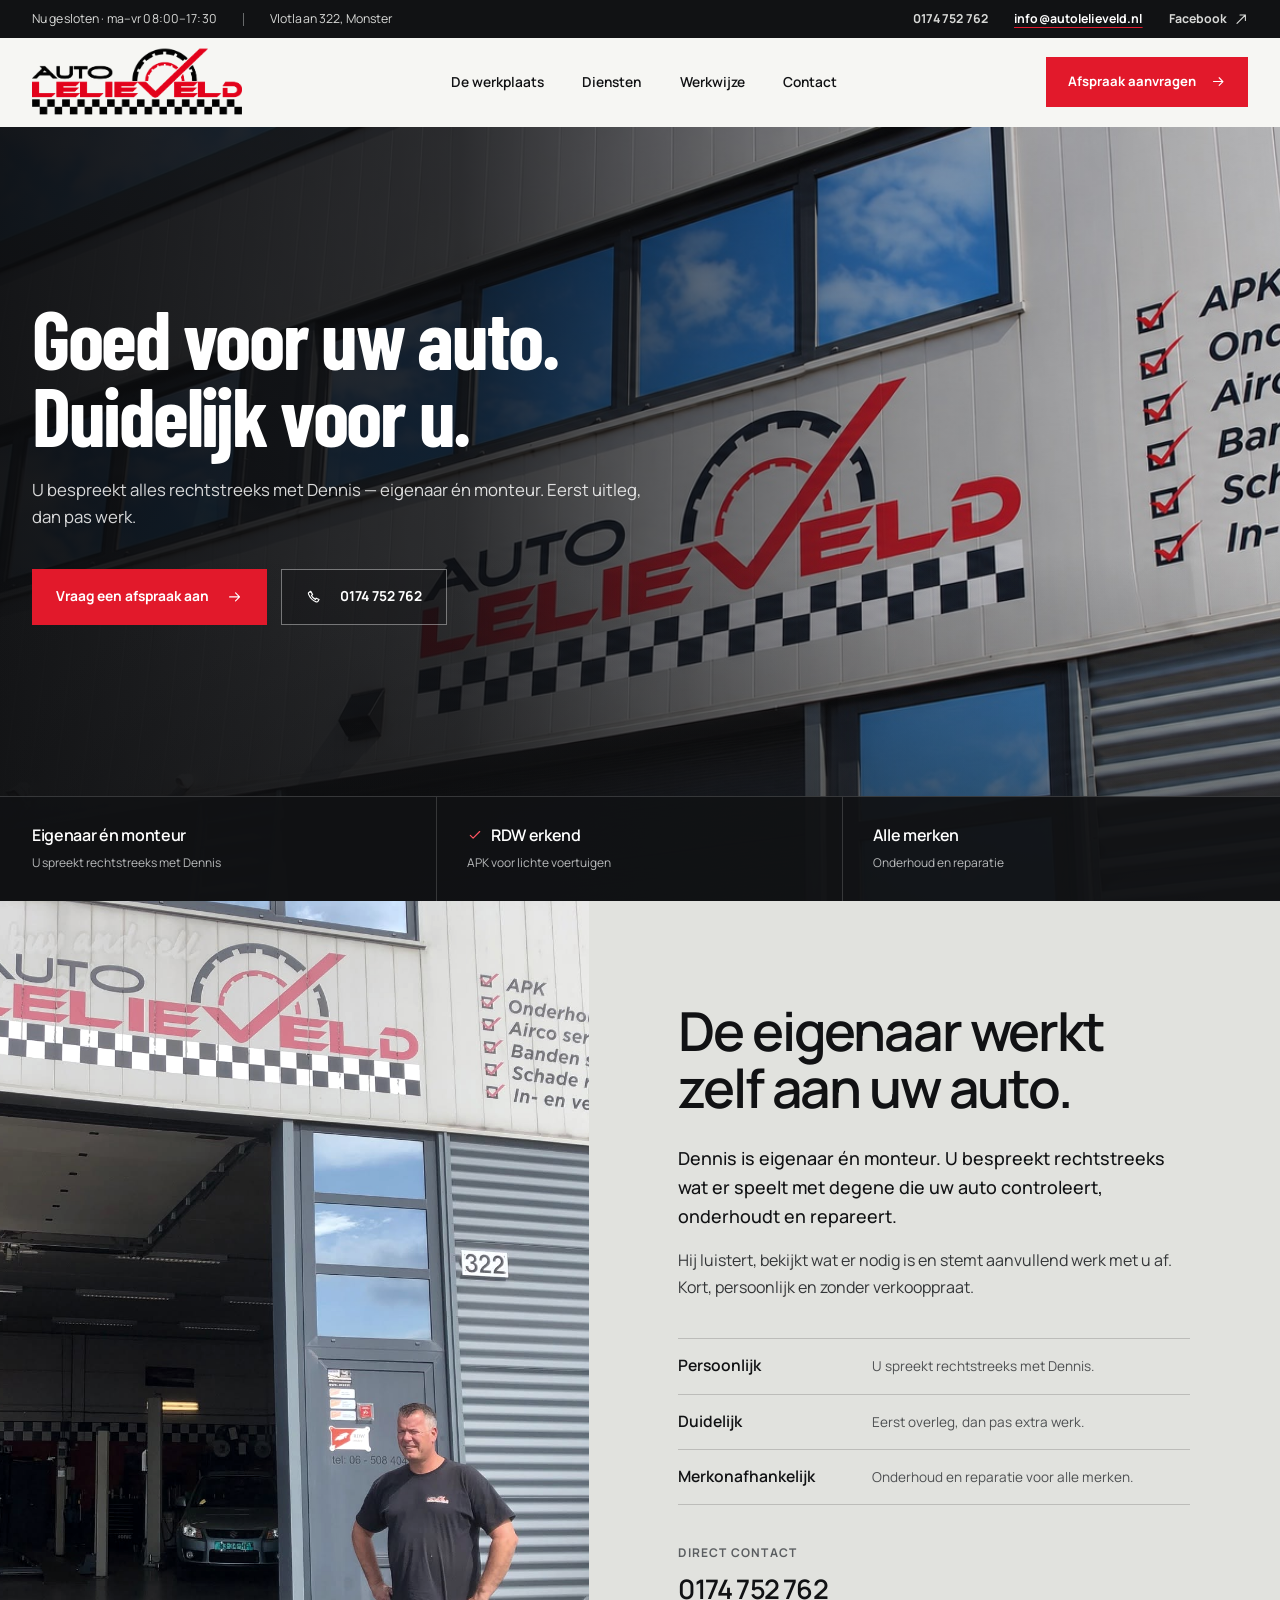
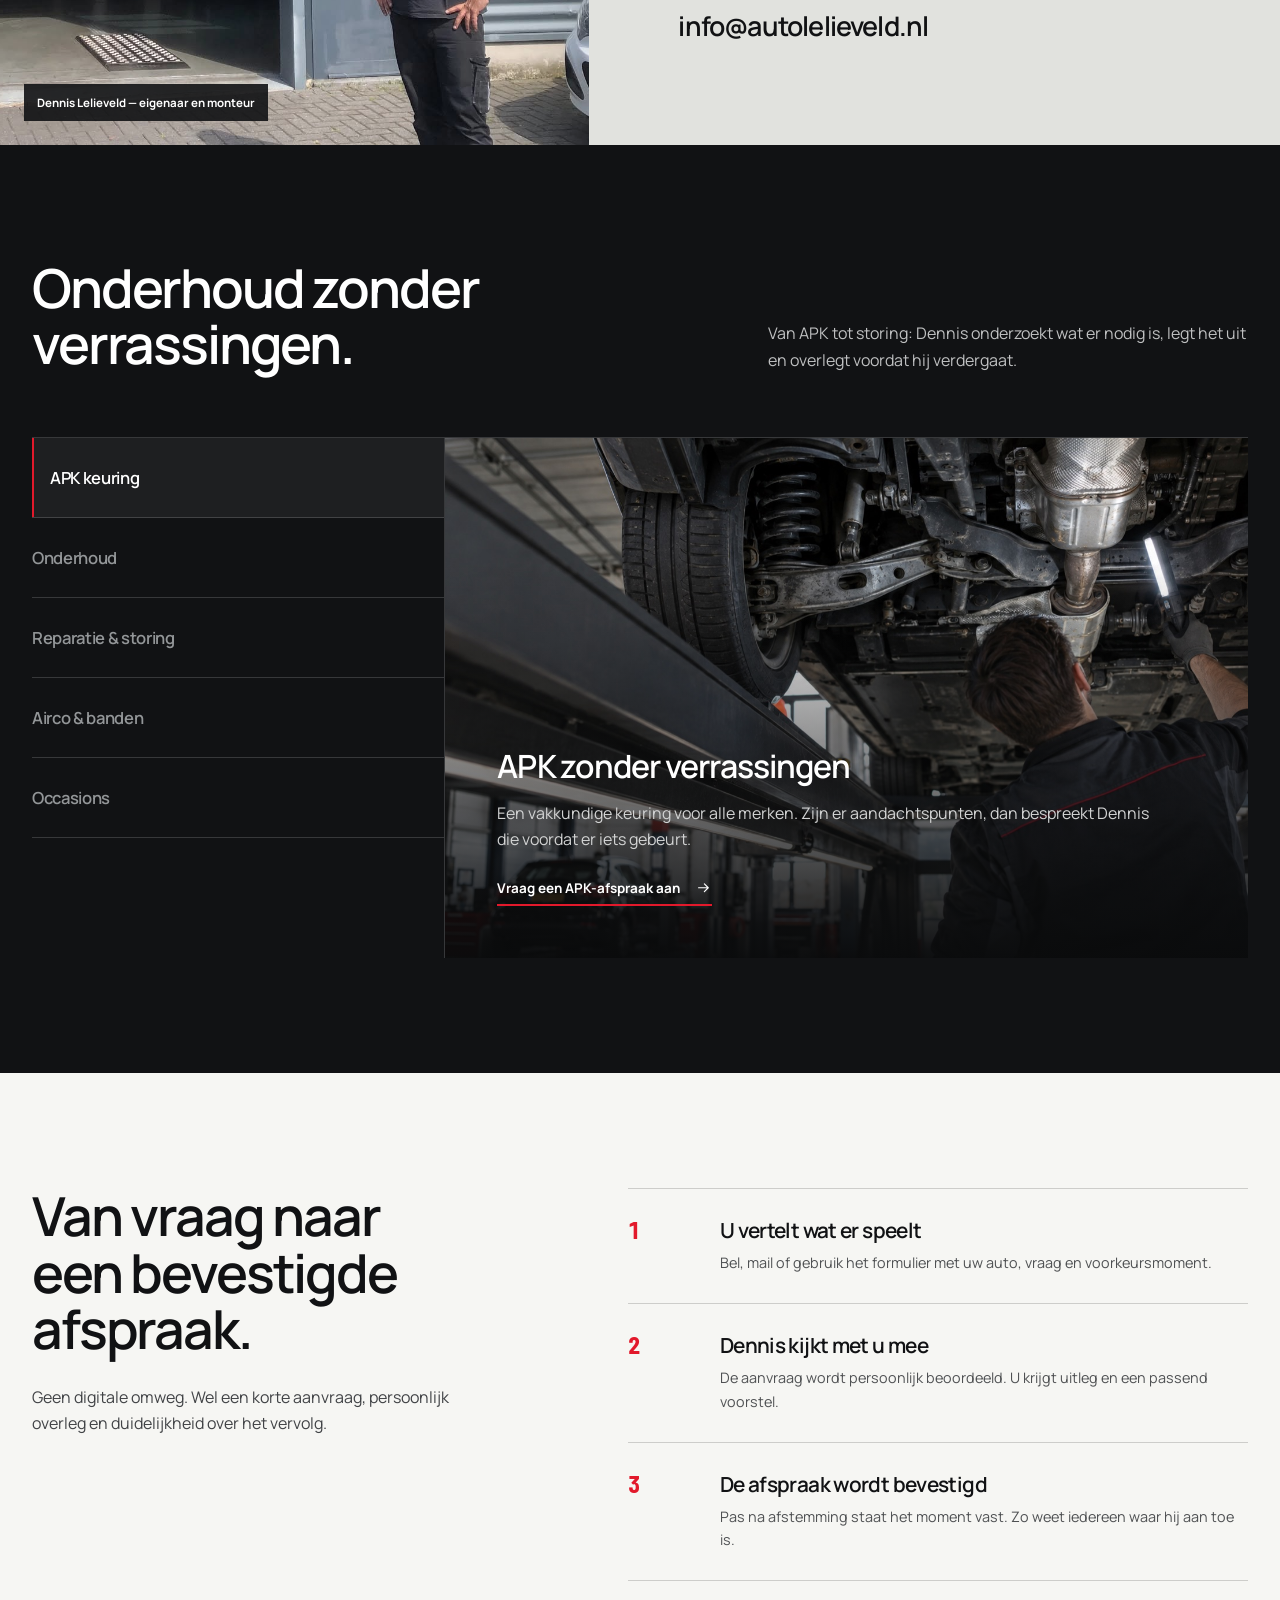
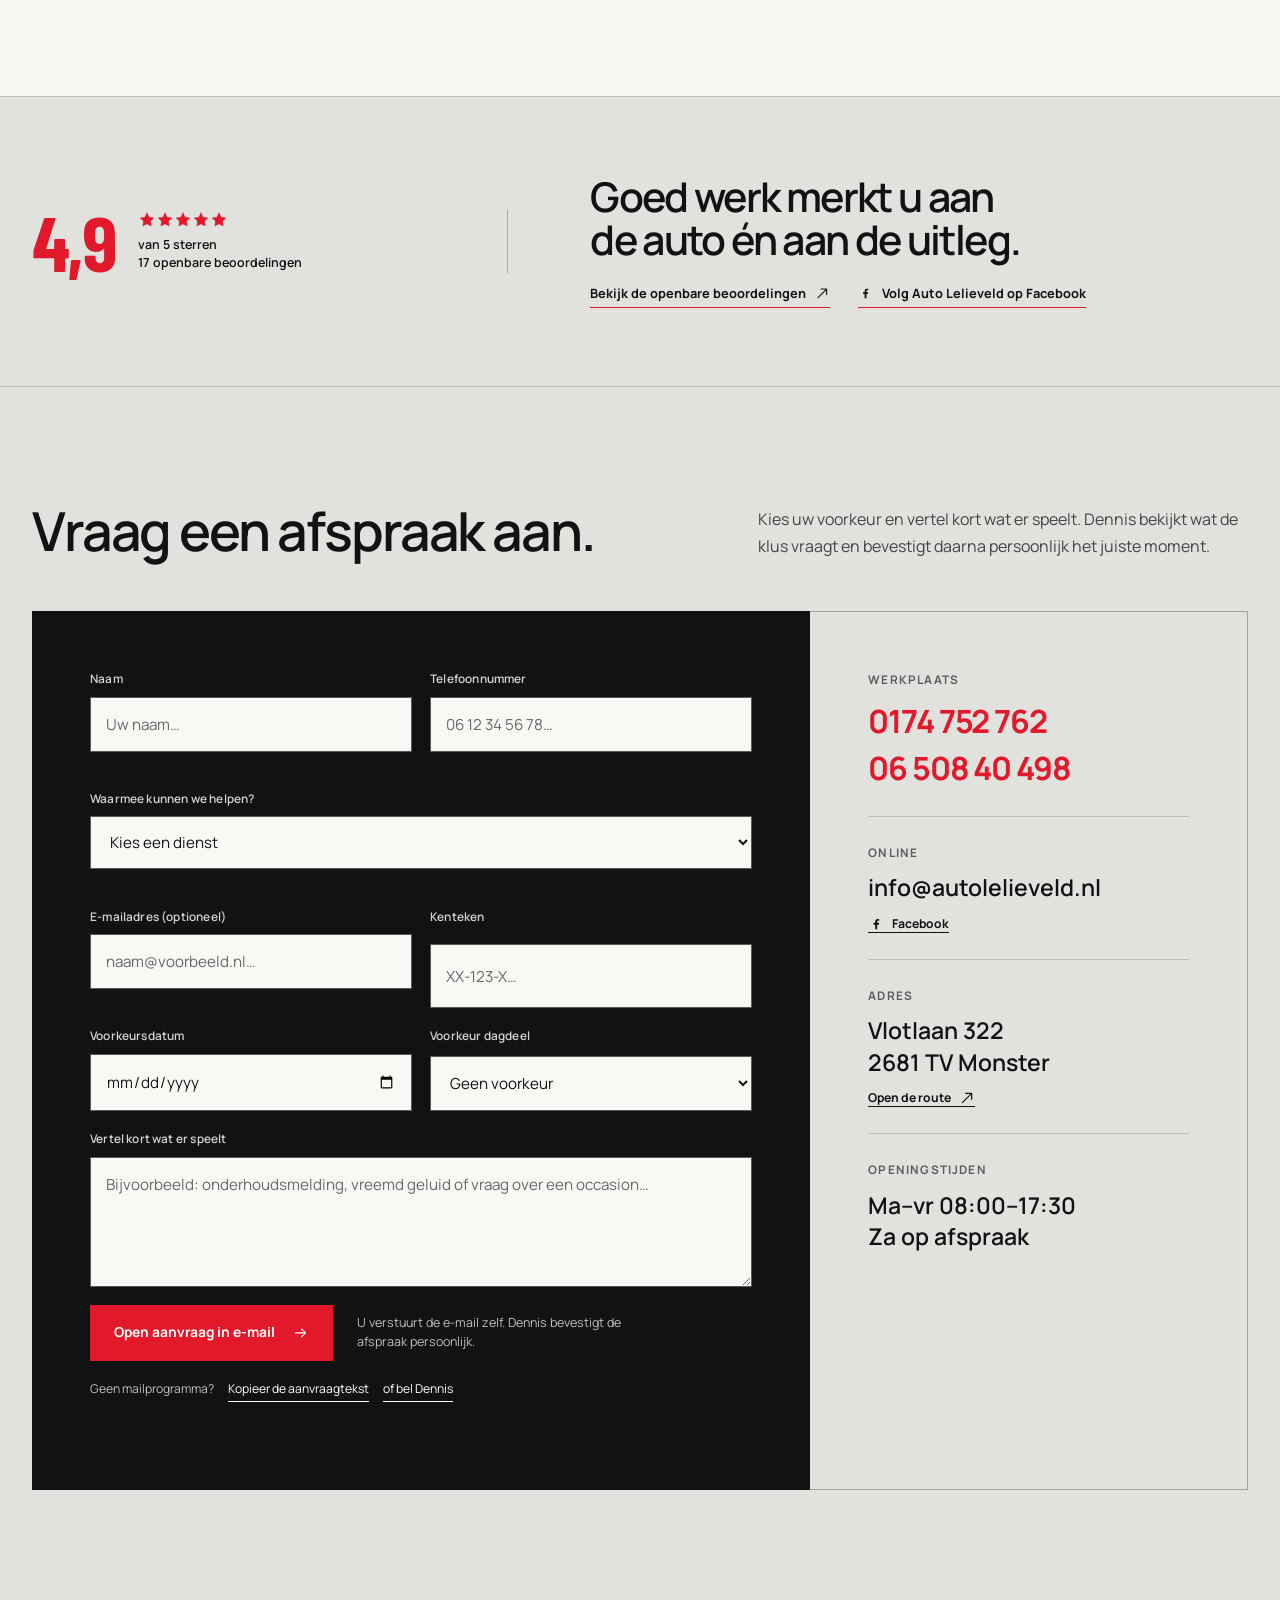
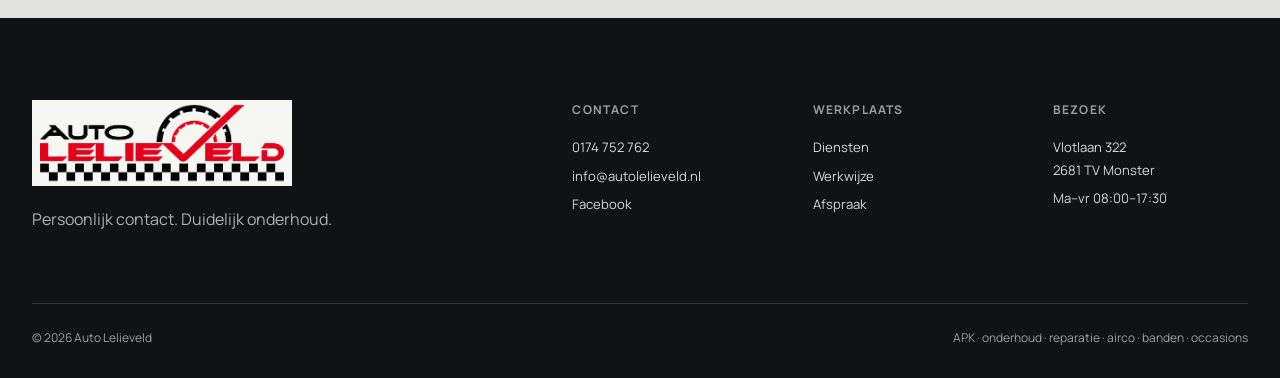
==== commit 5c7a6e36: "Add RDW trust and Facebook contact" ====
--- a/index.html
+++ b/index.html
@@ -1,5 +1,5 @@
 <!doctype html>
-<html lang="nl">
+<html lang="nl" data-booking-url="">
   <head>
     <meta charset="UTF-8" />
     <meta name="viewport" content="width=device-width, initial-scale=1.0, viewport-fit=cover" />
@@ -46,6 +46,8 @@
       <symbol id="i-calendar" viewBox="0 0 24 24"><rect x="3.5" y="5.5" width="17" height="15" rx="1" /><path d="M7.5 3v5M16.5 3v5M3.5 10h17" /></symbol>
       <symbol id="i-star" viewBox="0 0 24 24"><path d="m12 3 2.7 5.5 6.1.9-4.4 4.3 1 6.1-5.4-2.9-5.4 2.9 1-6.1-4.4-4.3 6.1-.9L12 3Z" /></symbol>
       <symbol id="i-external" viewBox="0 0 24 24"><path d="M5 19 19 5M10 5h9v9" /></symbol>
+      <symbol id="i-check" viewBox="0 0 24 24"><path d="m5 12.5 4.2 4.2L19 6.8" /></symbol>
+      <symbol id="i-facebook" viewBox="0 0 24 24"><path d="M13.8 20v-7h2.4l.4-2.8h-2.8V8.4c0-.8.2-1.4 1.4-1.4h1.5V4.5c-.3 0-1.2-.1-2.2-.1-2.2 0-3.7 1.3-3.7 3.8v2.1H8.3V13h2.5v7h3Z" /></symbol>
     </svg>
 
     <a class="skip-link" href="#main">Ga naar de inhoud</a>
@@ -53,7 +55,7 @@
     <div class="utility-bar">
       <div class="shell utility-inner">
         <p><span data-open-status>Ma–vr 08:00–17:30</span><span class="utility-divider" aria-hidden="true"></span>Vlotlaan 322, Monster</p>
-        <div><a href="tel:+31174752762">0174 752 762</a><a class="utility-mail" href="mailto:info@autolelieveld.nl">info@autolelieveld.nl</a></div>
+        <div><a href="tel:+31174752762">0174 752 762</a><a class="utility-mail" href="mailto:info@autolelieveld.nl">info@autolelieveld.nl</a><a class="utility-social" href="https://www.facebook.com/Autolelieveld" target="_blank" rel="noopener" aria-label="Auto Lelieveld op Facebook">Facebook <svg class="icon" aria-hidden="true"><use href="#i-external"></use></svg></a></div>
       </div>
     </div>
 
@@ -64,6 +66,7 @@
         <nav id="main-nav" class="main-nav" aria-label="Hoofdnavigatie">
           <a href="#vakman">De werkplaats</a><a href="#diensten">Diensten</a><a href="#werkwijze">Werkwijze</a><a href="#contact">Contact</a>
           <a class="nav-mobile-contact" href="mailto:info@autolelieveld.nl">info@autolelieveld.nl</a>
+          <a class="nav-mobile-contact" href="https://www.facebook.com/Autolelieveld" target="_blank" rel="noopener">Facebook <svg class="icon" aria-hidden="true"><use href="#i-external"></use></svg></a>
         </nav>
         <a class="header-cta" href="#afspraak">Afspraak aanvragen <svg class="icon" aria-hidden="true"><use href="#i-arrow"></use></svg></a>
       </div>
@@ -86,8 +89,8 @@
         <div class="hero-proof" aria-label="Kernpunten Auto Lelieveld">
           <div class="shell proof-rail">
             <div><strong>Eigenaar én monteur</strong><span>U spreekt rechtstreeks met Dennis</span></div>
-            <div class="proof-contact"><strong>Eerst overleg</strong><span>Geen extra werk zonder afstemming</span></div>
-            <div class="proof-mobile-hide"><strong>Alle merken</strong><span>APK, onderhoud en reparatie</span></div>
+            <a class="proof-contact" href="https://www.rdw.nl/locatiewijzer" target="_blank" rel="noopener"><strong><svg class="icon" aria-hidden="true"><use href="#i-check"></use></svg> RDW erkend</strong><span>APK voor lichte voertuigen</span></a>
+            <div class="proof-mobile-hide"><strong>Alle merken</strong><span>Onderhoud en reparatie</span></div>
           </div>
         </div>
       </section>
@@ -148,12 +151,12 @@
       <section class="review-band" aria-labelledby="review-title">
         <div class="shell review-inner">
           <div class="review-score"><strong>4,9</strong><div><span class="stars" aria-hidden="true"><svg class="icon"><use href="#i-star"></use></svg><svg class="icon"><use href="#i-star"></use></svg><svg class="icon"><use href="#i-star"></use></svg><svg class="icon"><use href="#i-star"></use></svg><svg class="icon"><use href="#i-star"></use></svg></span><p>van 5 sterren<br />17 openbare beoordelingen</p></div></div>
-          <div class="review-copy"><h2 id="review-title">Goed werk merkt u aan de auto én aan de uitleg.</h2><a href="https://123auto.nl/consument/bedrijven-in-de-buurt/monster/olie-verversen" target="_blank" rel="noopener">Bekijk de openbare beoordelingen <svg class="icon" aria-hidden="true"><use href="#i-external"></use></svg></a></div>
+          <div class="review-copy"><h2 id="review-title">Goed werk merkt u aan de auto én aan de uitleg.</h2><div class="review-links"><a href="https://123auto.nl/consument/bedrijven-in-de-buurt/monster/olie-verversen" target="_blank" rel="noopener">Bekijk de openbare beoordelingen <svg class="icon" aria-hidden="true"><use href="#i-external"></use></svg></a><a href="https://www.facebook.com/Autolelieveld" target="_blank" rel="noopener"><svg class="icon icon-fill" aria-hidden="true"><use href="#i-facebook"></use></svg> Volg Auto Lelieveld op Facebook</a></div></div>
         </div>
       </section>
 
       <section class="booking" id="afspraak" aria-labelledby="booking-title">
-        <div class="shell booking-heading"><h2 id="booking-title">Vraag een afspraak aan.</h2><p>Na het invullen opent een voorbereide e-mail. Verstuur die zelf; Dennis neemt daarna persoonlijk contact op om het moment te bevestigen.</p></div>
+        <div class="shell booking-heading"><h2 id="booking-title">Vraag een afspraak aan.</h2><div class="booking-intro"><p>Kies uw voorkeur en vertel kort wat er speelt. Dennis bekijkt wat de klus vraagt en bevestigt daarna persoonlijk het juiste moment.</p><a class="booking-live-link" href="#" target="_blank" rel="noopener" hidden data-live-booking>Bekijk beschikbare momenten <svg class="icon" aria-hidden="true"><use href="#i-external"></use></svg></a></div></div>
         <div class="shell booking-grid">
           <form class="booking-form" id="booking-form" novalidate>
             <div class="form-row">
@@ -168,7 +171,10 @@
                   <label><span>E-mailadres (optioneel)</span><input name="email" type="email" inputmode="email" autocomplete="email" spellcheck="false" placeholder="naam@voorbeeld.nl…" aria-describedby="email-error" /><small class="field-error" id="email-error" data-error-for="email"></small></label>
                   <label><span>Kenteken</span><input name="plate" autocapitalize="characters" autocomplete="off" spellcheck="false" maxlength="8" placeholder="XX-123-X…" /></label>
                 </div>
-                <label><span>Voorkeursdatum</span><input name="date" type="date" /></label>
+                <div class="form-row">
+                  <label><span>Voorkeursdatum</span><input name="date" type="date" /></label>
+                  <label><span>Voorkeur dagdeel</span><select name="dayPart"><option value="Geen voorkeur">Geen voorkeur</option><option value="Ochtend (08:00–12:00)">Ochtend</option><option value="Middag (12:00–17:30)">Middag</option></select></label>
+                </div>
                 <label><span>Vertel kort wat er speelt</span><textarea name="details" rows="4" placeholder="Bijvoorbeeld: onderhoudsmelding, vreemd geluid of vraag over een occasion…"></textarea></label>
               </div>
             </details>
@@ -178,7 +184,7 @@
           </form>
           <aside class="contact-panel" id="contact" aria-label="Contactgegevens Auto Lelieveld">
             <div class="contact-block contact-block-primary"><span>Werkplaats</span><a href="tel:+31174752762">0174 752 762</a><a href="tel:+31650840498">06 508 40 498</a></div>
-            <div class="contact-block"><span>E-mail</span><a href="mailto:info@autolelieveld.nl">info@autolelieveld.nl</a></div>
+            <div class="contact-block"><span>Online</span><a href="mailto:info@autolelieveld.nl">info@autolelieveld.nl</a><a class="contact-small" href="https://www.facebook.com/Autolelieveld" target="_blank" rel="noopener"><svg class="icon icon-fill" aria-hidden="true"><use href="#i-facebook"></use></svg> Facebook</a></div>
             <div class="contact-block contact-secondary"><span>Adres</span><strong>Vlotlaan 322<br />2681 TV Monster</strong><a class="contact-small" href="https://www.google.com/maps/search/?api=1&amp;query=Vlotlaan+322+Monster" target="_blank" rel="noopener">Open de route <svg class="icon" aria-hidden="true"><use href="#i-external"></use></svg></a></div>
             <div class="contact-block contact-secondary"><span>Openingstijden</span><strong>Ma–vr 08:00–17:30<br />Za op afspraak</strong></div>
           </aside>
@@ -190,7 +196,7 @@
       <div class="shell footer-main">
         <div class="footer-brand-wrap"><a class="footer-brand" href="#top"><img src="assets/plates/header-logo.png" alt="Auto Lelieveld" width="2170" height="725" /></a><p>Persoonlijk contact. Duidelijk onderhoud.</p></div>
         <div class="footer-links">
-          <div><span>Contact</span><a href="tel:+31174752762">0174 752 762</a><a href="mailto:info@autolelieveld.nl">info@autolelieveld.nl</a></div>
+          <div><span>Contact</span><a href="tel:+31174752762">0174 752 762</a><a href="mailto:info@autolelieveld.nl">info@autolelieveld.nl</a><a href="https://www.facebook.com/Autolelieveld" target="_blank" rel="noopener">Facebook</a></div>
           <div><span>Werkplaats</span><a href="#diensten">Diensten</a><a href="#werkwijze">Werkwijze</a><a href="#afspraak">Afspraak</a></div>
           <div><span>Bezoek</span><p>Vlotlaan 322<br />2681 TV Monster</p><p>Ma–vr 08:00–17:30</p></div>
         </div>
--- a/styles.css
+++ b/styles.css
@@ -43,6 +43,7 @@
 .shell { width: var(--shell); margin-inline: auto; }
 .icon-sprite { position: absolute; width: 0; height: 0; overflow: hidden; }
 .icon { width: 1.15em; height: 1.15em; fill: none; stroke: currentColor; stroke-width: 1.8; stroke-linecap: round; stroke-linejoin: round; flex: none; }
+.icon-fill { fill: currentColor; stroke: none; }
 .skip-link { position: fixed; z-index: 999; top: 12px; left: 12px; transform: translateY(-160%); background: var(--white); color: var(--ink); padding: 12px 16px; font-weight: 700; }
 .skip-link:focus { transform: translateY(0); }
 
@@ -59,6 +60,8 @@
 .utility-inner a { font-weight: 700; transition: color 180ms ease; }
 .utility-inner a:hover { color: var(--white); }
 .utility-mail { color: var(--white); text-decoration: underline; text-underline-offset: 4px; text-decoration-color: var(--red); }
+.utility-social { display: inline-flex; align-items: center; gap: 6px; color: #d8d9d7; }
+.utility-social .icon { width: 0.9rem; height: 0.9rem; }
 
 .site-header { position: sticky; top: 0; z-index: 35; background: var(--paper); border-bottom: 1px solid transparent; transition: border-color 220ms ease, box-shadow 220ms ease; }
 .site-header.is-scrolled { border-color: var(--line-light); box-shadow: 0 12px 32px rgba(17, 18, 20, 0.08); }
@@ -97,6 +100,7 @@
 .proof-rail > *:first-child { padding-left: 0; }
 .proof-rail > *:last-child { border-right: 0; }
 .proof-rail strong { font-family: var(--body); font-size: 1rem; font-weight: 600; line-height: 1.2; letter-spacing: -0.02em; }
+.proof-rail strong .icon { width: 1rem; height: 1rem; margin-right: 5px; color: var(--red-bright); vertical-align: -0.14em; }
 .proof-rail span { margin-top: 8px; color: #b9bbbc; font-size: 0.75rem; }
 .proof-rail a:hover strong { color: var(--red-bright); }
 
@@ -125,7 +129,7 @@
 .services-heading p { max-width: 48ch; color: #bfc0c1; }
 .services-stage { display: grid; grid-template-columns: minmax(270px, 0.34fr) minmax(0, 0.66fr); border-top: 1px solid var(--line-dark); }
 .service-index { border-right: 1px solid var(--line-dark); }
-.service-index button { width: 100%; min-height: 80px; border: 0; border-bottom: 1px solid var(--line-dark); padding: 0 28px 0 0; background: transparent; color: #939698; display: flex; align-items: center; text-align: left; font-family: var(--body); font-size: clamp(1rem, 1.3vw, 1.2rem); font-weight: 600; letter-spacing: -0.02em; cursor: pointer; transition: color 220ms ease, padding-left 260ms var(--ease-out), background 220ms ease; }
+.service-index button { width: 100%; min-height: 80px; border: 0; border-bottom: 1px solid var(--line-dark); padding: 0 28px 0 0; background: transparent; color: #939698; display: flex; align-items: center; text-align: left; font-family: var(--body); font-size: clamp(1rem, 1.3vw, 1.2rem); font-weight: 600; letter-spacing: -0.02em; cursor: pointer; transition: color 220ms ease, background 220ms ease; }
 .service-index button:hover { color: var(--white); }
 .service-index button[aria-selected="true"] { color: var(--white); padding-left: 18px; background: rgba(255,255,255,.055); box-shadow: inset 2px 0 0 var(--red); }
 .service-detail { position: relative; min-height: 520px; overflow: hidden; background: var(--ink-soft); }
@@ -155,12 +159,17 @@
 .stars .icon { width: 18px; height: 18px; fill: currentColor; stroke-width: 1; }
 .review-score p { margin-top: 7px; font-size: 0.78rem; font-weight: 600; line-height: 1.45; }
 .review-copy h2 { max-width: 720px; font-size: clamp(2.15rem, 3.2vw, 3.15rem); }
-.review-copy a { display: inline-flex; align-items: center; gap: 11px; margin-top: 22px; font-size: 0.8rem; font-weight: 700; border-bottom: 1px solid var(--red); padding-bottom: 3px; }
+.review-links { display: flex; flex-wrap: wrap; align-items: center; gap: 12px 28px; margin-top: 22px; }
+.review-copy a { display: inline-flex; align-items: center; gap: 9px; font-size: 0.8rem; font-weight: 700; border-bottom: 1px solid var(--red); padding-bottom: 3px; }
+.review-copy a:hover { color: var(--red-dark); }
 
 .booking { padding-bottom: clamp(96px, 10vw, 144px); background: var(--steel); }
 .booking-heading { display: flex; justify-content: space-between; align-items: end; gap: 60px; padding: clamp(82px, 9vw, 128px) 0 52px; }
 .booking-heading h2 { max-width: 760px; }
-.booking-heading p { max-width: 49ch; color: #424447; }
+.booking-intro { display: grid; justify-items: start; gap: 18px; max-width: 49ch; }
+.booking-heading p { color: #424447; }
+.booking-live-link { display: inline-flex; align-items: center; gap: 9px; border-bottom: 1px solid var(--red); padding-bottom: 3px; font-size: 0.82rem; font-weight: 700; }
+.booking-live-link[hidden] { display: none; }
 .booking-grid { display: grid; grid-template-columns: minmax(0, 0.64fr) minmax(320px, 0.36fr); }
 .booking-form { padding: clamp(28px, 5vw, 58px); background: var(--ink); color: var(--white); }
 .form-row { display: grid; grid-template-columns: 1fr 1fr; gap: 18px; }
@@ -189,6 +198,7 @@
 .contact-block a:hover { color: var(--red); }
 .contact-block-primary a { color: var(--red); font-size: clamp(1.7rem, 2.5vw, 2.25rem); font-weight: 700; letter-spacing: -0.035em; }
 .contact-block .contact-small { display: inline-flex; align-items: center; gap: 8px; margin-top: 8px; font-family: var(--body); font-size: 0.76rem; font-weight: 700; border-bottom: 1px solid currentColor; }
+.contact-block .contact-small .icon { width: 1rem; height: 1rem; }
 
 .site-footer { padding: 82px 0 30px; background: var(--ink); color: var(--white); }
 .footer-main { display: grid; grid-template-columns: 0.8fr 1.2fr; gap: 90px; padding-bottom: 70px; }
@@ -308,6 +318,7 @@
   .review-copy h2 { font-size: 2.05rem; }
   .booking-heading { padding: 62px 0 34px; }
   .booking-heading p { font-size: 0.92rem; }
+  .booking-intro { max-width: 58ch; }
   .booking-grid { width: 100%; }
   .booking-form, .contact-panel { padding: 34px 16px; }
   .form-row { grid-template-columns: 1fr; gap: 0; }
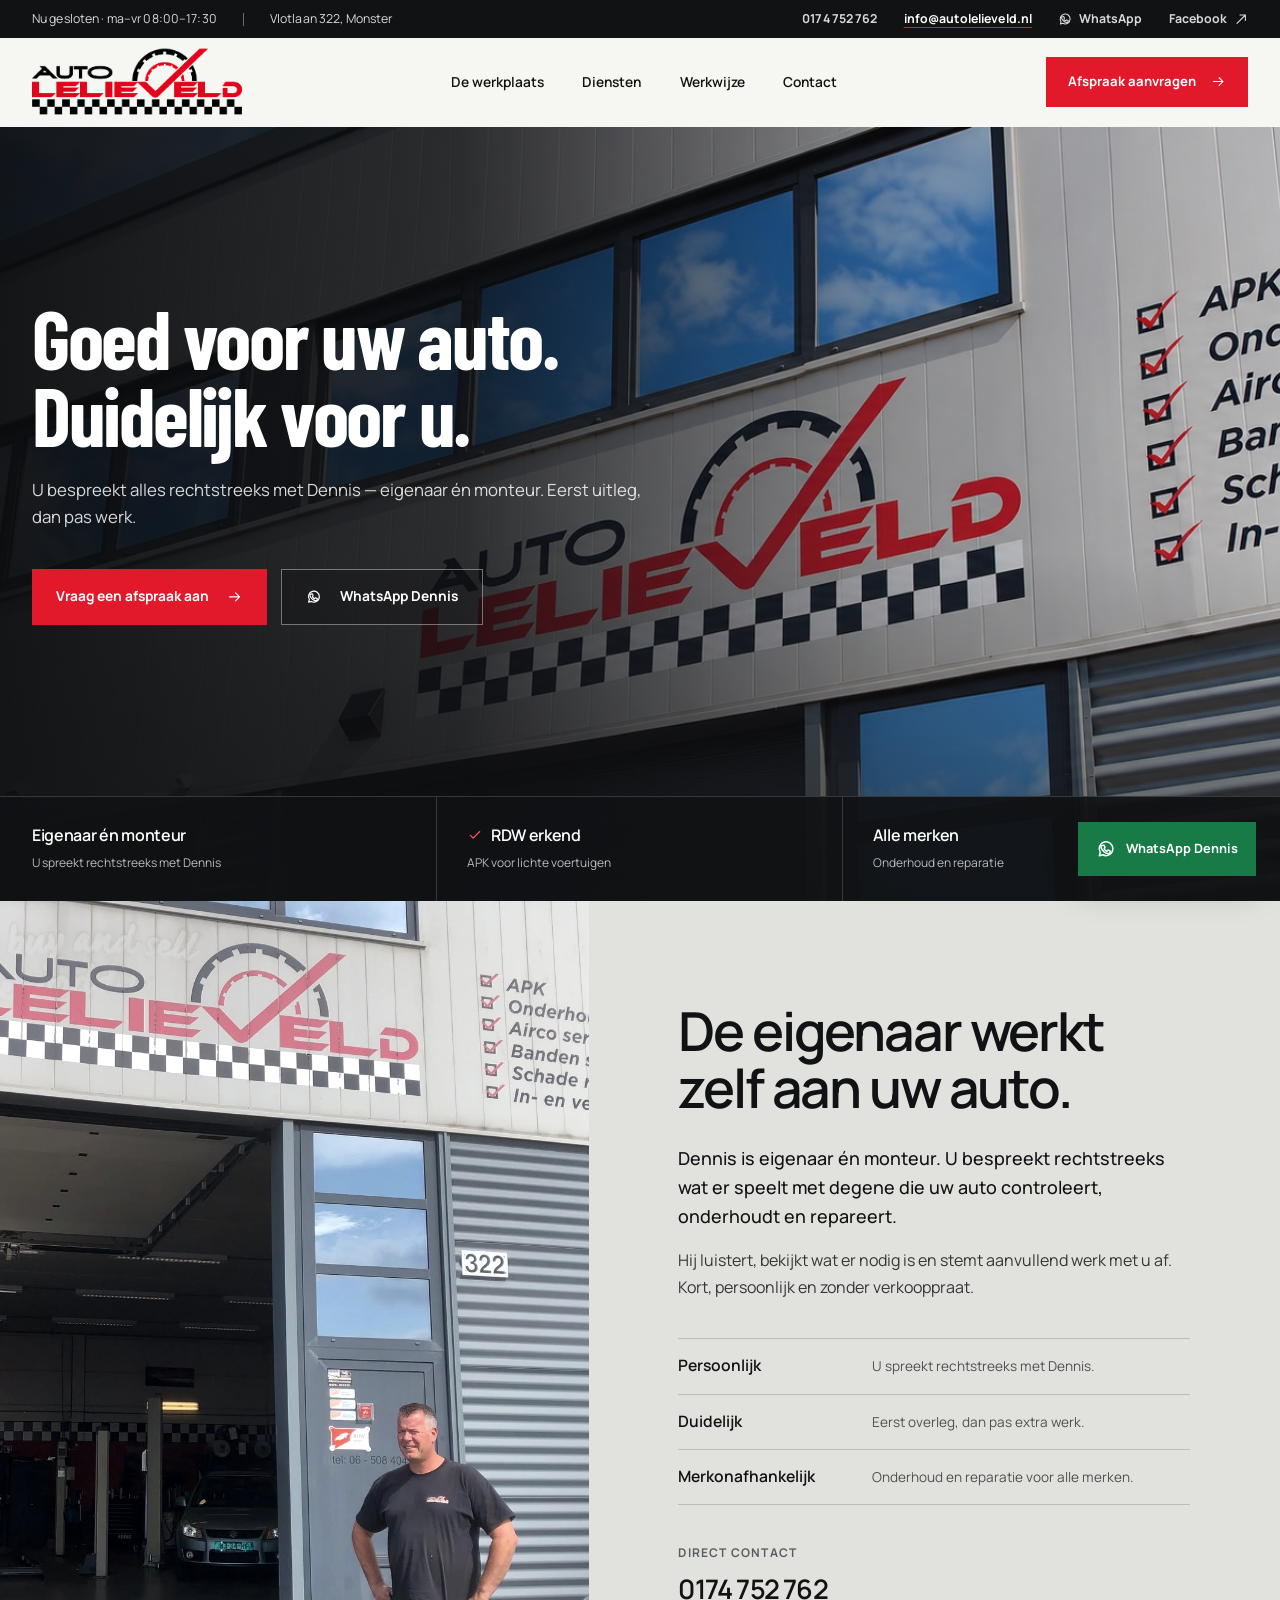
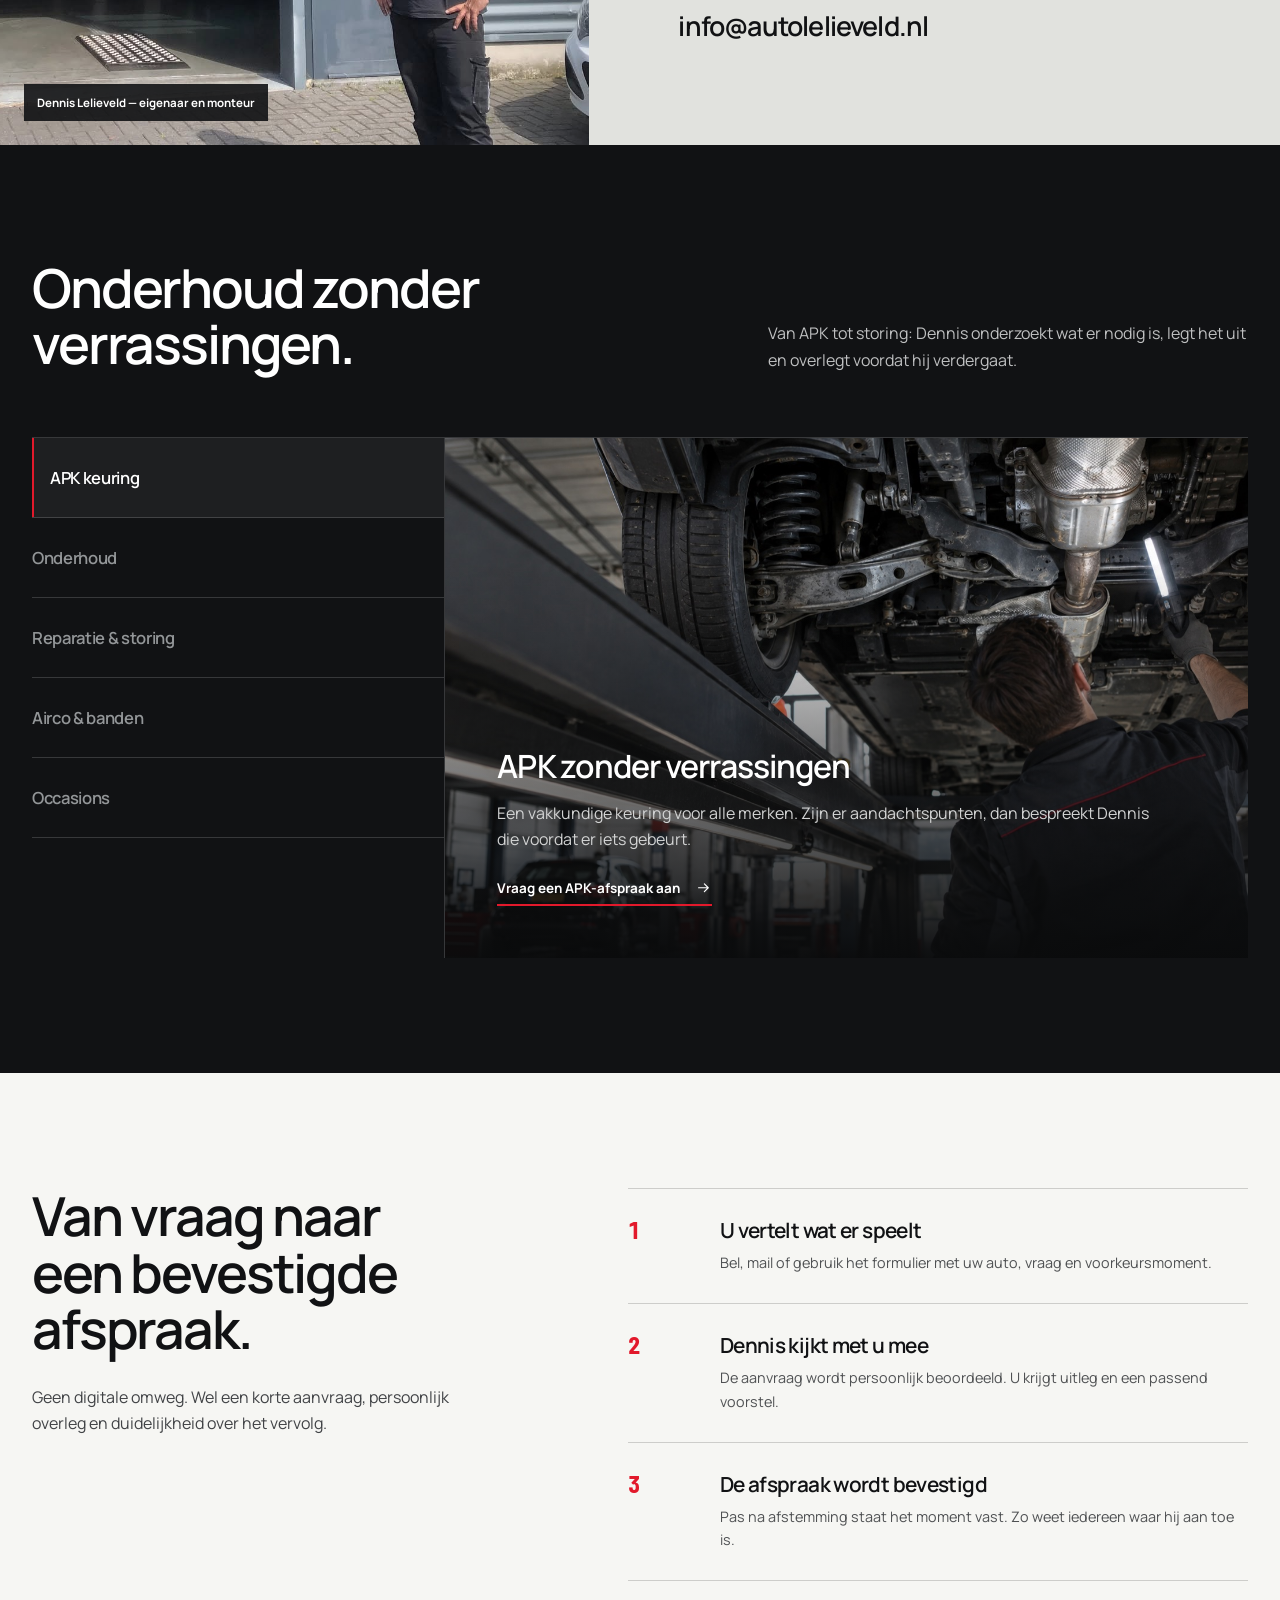
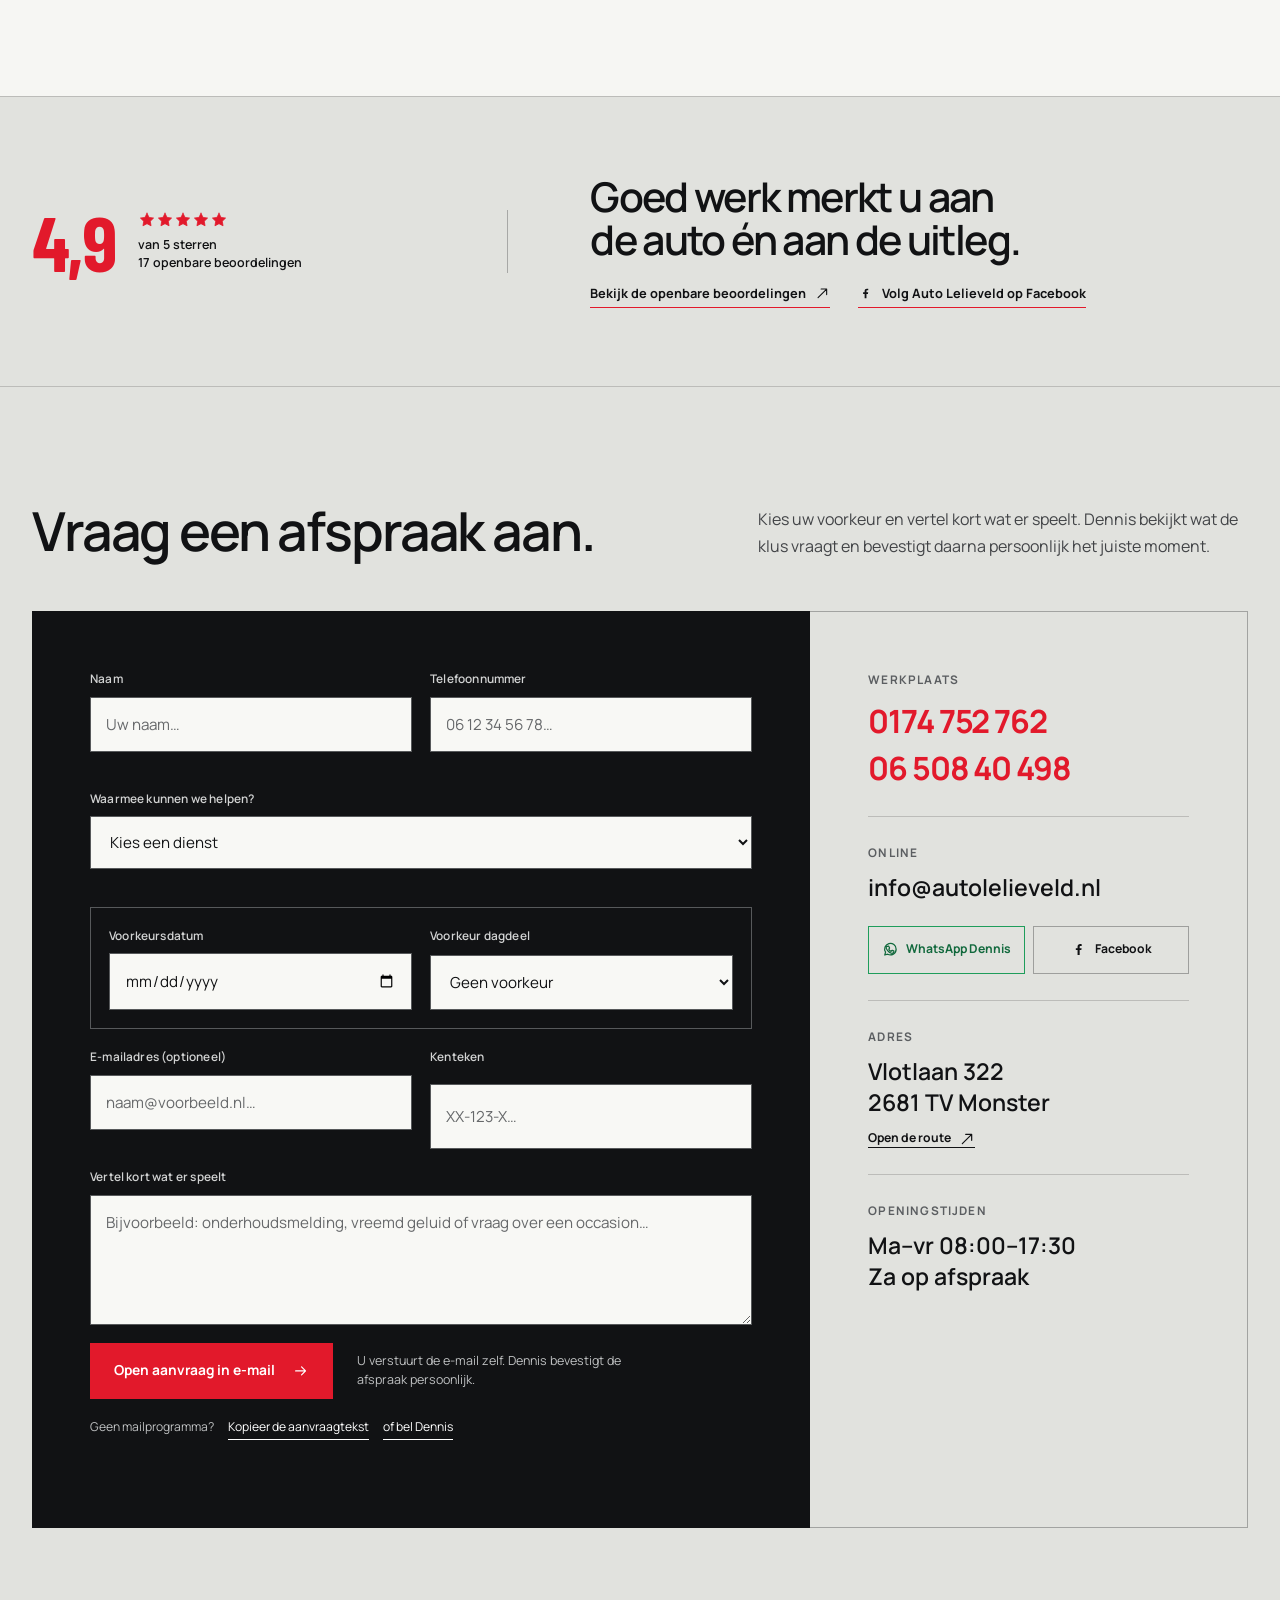
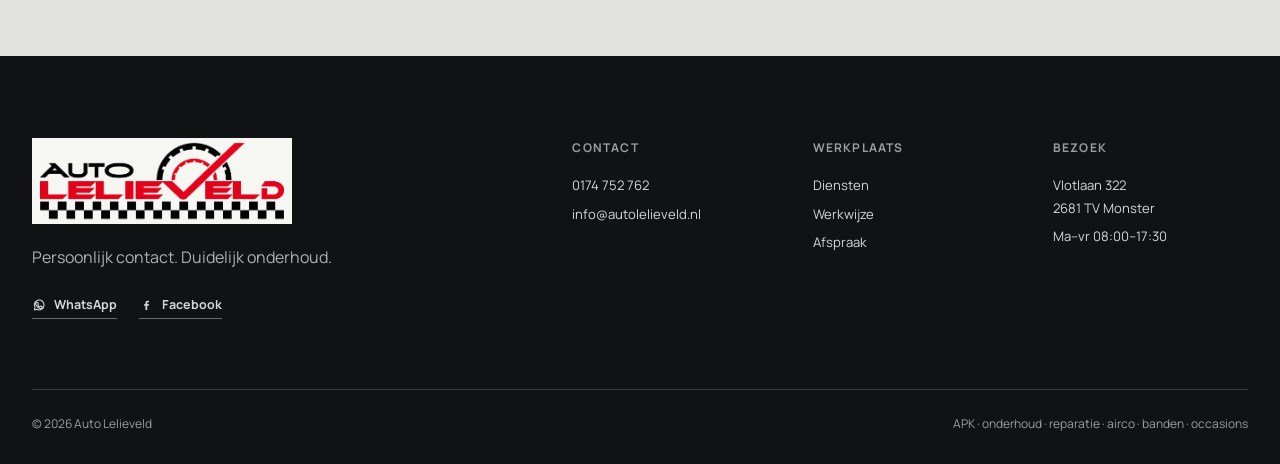
==== commit 84e5b742: "Add direct WhatsApp and scheduling actions" ====
--- a/index.html
+++ b/index.html
@@ -48,6 +48,7 @@
       <symbol id="i-external" viewBox="0 0 24 24"><path d="M5 19 19 5M10 5h9v9" /></symbol>
       <symbol id="i-check" viewBox="0 0 24 24"><path d="m5 12.5 4.2 4.2L19 6.8" /></symbol>
       <symbol id="i-facebook" viewBox="0 0 24 24"><path d="M13.8 20v-7h2.4l.4-2.8h-2.8V8.4c0-.8.2-1.4 1.4-1.4h1.5V4.5c-.3 0-1.2-.1-2.2-.1-2.2 0-3.7 1.3-3.7 3.8v2.1H8.3V13h2.5v7h3Z" /></symbol>
+      <symbol id="i-whatsapp" viewBox="0 0 24 24"><path d="M20.2 11.7a8.2 8.2 0 0 1-12.1 7.2L4 20l1.1-4a8.2 8.2 0 1 1 15.1-4.3Z" /><path d="M8.2 7.8c.2-.4.4-.4.7-.4h.5c.2 0 .4.1.5.4l.8 2c.1.3.1.5-.1.7l-.7.9c-.2.2-.1.4 0 .6.6 1.1 1.5 2 2.6 2.6.2.1.4.2.6 0l.9-1.1c.2-.2.4-.3.7-.2l2 .9c.3.1.4.3.4.5 0 .5-.2 1.5-.8 2.1-.7.7-1.7 1-2.8.7-1.1-.3-2.5-.9-4-2.2-1.8-1.6-3-3.6-3.4-4.8-.4-1.2 0-2 .4-2.5.4-.3.8-.2 1.7-.2Z" /></symbol>
     </svg>
 
     <a class="skip-link" href="#main">Ga naar de inhoud</a>
@@ -55,7 +56,7 @@
     <div class="utility-bar">
       <div class="shell utility-inner">
         <p><span data-open-status>Ma–vr 08:00–17:30</span><span class="utility-divider" aria-hidden="true"></span>Vlotlaan 322, Monster</p>
-        <div><a href="tel:+31174752762">0174 752 762</a><a class="utility-mail" href="mailto:info@autolelieveld.nl">info@autolelieveld.nl</a><a class="utility-social" href="https://www.facebook.com/Autolelieveld" target="_blank" rel="noopener" aria-label="Auto Lelieveld op Facebook">Facebook <svg class="icon" aria-hidden="true"><use href="#i-external"></use></svg></a></div>
+        <div><a href="tel:+31174752762">0174 752 762</a><a class="utility-mail" href="mailto:info@autolelieveld.nl">info@autolelieveld.nl</a><a class="utility-social" href="https://wa.me/31650840498?text=Hallo%20Dennis%2C%20ik%20heb%20een%20vraag%20over%20mijn%20auto." target="_blank" rel="noopener"><svg class="icon" aria-hidden="true"><use href="#i-whatsapp"></use></svg> WhatsApp</a><a class="utility-social" href="https://www.facebook.com/Autolelieveld" target="_blank" rel="noopener" aria-label="Auto Lelieveld op Facebook">Facebook <svg class="icon" aria-hidden="true"><use href="#i-external"></use></svg></a></div>
       </div>
     </div>
 
@@ -82,7 +83,7 @@
             <p>U bespreekt alles rechtstreeks met Dennis — eigenaar én monteur. Eerst uitleg, dan pas werk.</p>
             <div class="hero-actions">
               <a class="button button-red" href="#afspraak" data-hero-cta>Vraag een afspraak aan <svg class="icon" aria-hidden="true"><use href="#i-arrow"></use></svg></a>
-              <a class="button button-quiet" href="tel:+31174752762"><svg class="icon" aria-hidden="true"><use href="#i-phone"></use></svg> 0174 752 762</a>
+              <a class="button button-quiet" href="https://wa.me/31650840498?text=Hallo%20Dennis%2C%20ik%20heb%20een%20vraag%20over%20mijn%20auto." target="_blank" rel="noopener"><svg class="icon" aria-hidden="true"><use href="#i-whatsapp"></use></svg> WhatsApp Dennis</a>
             </div>
           </div>
         </div>
@@ -164,16 +165,16 @@
               <label><span>Telefoonnummer</span><input name="phone" type="tel" inputmode="tel" autocomplete="tel" required placeholder="06 12 34 56 78…" aria-describedby="phone-error" /><small class="field-error" id="phone-error" data-error-for="phone"></small></label>
             </div>
             <label><span>Waarmee kunnen we helpen?</span><select name="service" required aria-describedby="service-error"><option value="">Kies een dienst</option><option>APK keuring</option><option>Onderhoud</option><option>Reparatie of storing</option><option>Aircoservice</option><option>Bandenservice</option><option>Occasion of zoekopdracht</option></select><small class="field-error" id="service-error" data-error-for="service"></small></label>
+            <div class="form-row form-schedule">
+              <label><span>Voorkeursdatum</span><input id="voorkeursdatum" name="date" type="date" /></label>
+              <label><span>Voorkeur dagdeel</span><select name="dayPart"><option value="Geen voorkeur">Geen voorkeur</option><option value="Ochtend (08:00–12:00)">Ochtend</option><option value="Middag (12:00–17:30)">Middag</option></select></label>
+            </div>
             <details class="form-extras" open data-form-extras>
-              <summary><span><strong>Extra informatie</strong><small>Kenteken, datum en toelichting</small></span><svg class="icon" aria-hidden="true"><use href="#i-arrow"></use></svg></summary>
+              <summary><span><strong>Extra informatie</strong><small>E-mail, kenteken en toelichting</small></span><svg class="icon" aria-hidden="true"><use href="#i-arrow"></use></svg></summary>
               <div class="form-extras-content">
                 <div class="form-row">
                   <label><span>E-mailadres (optioneel)</span><input name="email" type="email" inputmode="email" autocomplete="email" spellcheck="false" placeholder="naam@voorbeeld.nl…" aria-describedby="email-error" /><small class="field-error" id="email-error" data-error-for="email"></small></label>
                   <label><span>Kenteken</span><input name="plate" autocapitalize="characters" autocomplete="off" spellcheck="false" maxlength="8" placeholder="XX-123-X…" /></label>
-                </div>
-                <div class="form-row">
-                  <label><span>Voorkeursdatum</span><input name="date" type="date" /></label>
-                  <label><span>Voorkeur dagdeel</span><select name="dayPart"><option value="Geen voorkeur">Geen voorkeur</option><option value="Ochtend (08:00–12:00)">Ochtend</option><option value="Middag (12:00–17:30)">Middag</option></select></label>
                 </div>
                 <label><span>Vertel kort wat er speelt</span><textarea name="details" rows="4" placeholder="Bijvoorbeeld: onderhoudsmelding, vreemd geluid of vraag over een occasion…"></textarea></label>
               </div>
@@ -184,7 +185,7 @@
           </form>
           <aside class="contact-panel" id="contact" aria-label="Contactgegevens Auto Lelieveld">
             <div class="contact-block contact-block-primary"><span>Werkplaats</span><a href="tel:+31174752762">0174 752 762</a><a href="tel:+31650840498">06 508 40 498</a></div>
-            <div class="contact-block"><span>Online</span><a href="mailto:info@autolelieveld.nl">info@autolelieveld.nl</a><a class="contact-small" href="https://www.facebook.com/Autolelieveld" target="_blank" rel="noopener"><svg class="icon icon-fill" aria-hidden="true"><use href="#i-facebook"></use></svg> Facebook</a></div>
+            <div class="contact-block"><span>Online</span><a href="mailto:info@autolelieveld.nl">info@autolelieveld.nl</a><div class="contact-actions"><a href="https://wa.me/31650840498?text=Hallo%20Dennis%2C%20ik%20heb%20een%20vraag%20over%20mijn%20auto." target="_blank" rel="noopener"><svg class="icon" aria-hidden="true"><use href="#i-whatsapp"></use></svg> WhatsApp Dennis</a><a href="https://www.facebook.com/Autolelieveld" target="_blank" rel="noopener"><svg class="icon icon-fill" aria-hidden="true"><use href="#i-facebook"></use></svg> Facebook</a></div></div>
             <div class="contact-block contact-secondary"><span>Adres</span><strong>Vlotlaan 322<br />2681 TV Monster</strong><a class="contact-small" href="https://www.google.com/maps/search/?api=1&amp;query=Vlotlaan+322+Monster" target="_blank" rel="noopener">Open de route <svg class="icon" aria-hidden="true"><use href="#i-external"></use></svg></a></div>
             <div class="contact-block contact-secondary"><span>Openingstijden</span><strong>Ma–vr 08:00–17:30<br />Za op afspraak</strong></div>
           </aside>
@@ -194,9 +195,9 @@
 
     <footer class="site-footer">
       <div class="shell footer-main">
-        <div class="footer-brand-wrap"><a class="footer-brand" href="#top"><img src="assets/plates/header-logo.png" alt="Auto Lelieveld" width="2170" height="725" /></a><p>Persoonlijk contact. Duidelijk onderhoud.</p></div>
+        <div class="footer-brand-wrap"><a class="footer-brand" href="#top"><img src="assets/plates/header-logo.png" alt="Auto Lelieveld" width="2170" height="725" /></a><p>Persoonlijk contact. Duidelijk onderhoud.</p><div class="footer-socials"><a href="https://wa.me/31650840498?text=Hallo%20Dennis%2C%20ik%20heb%20een%20vraag%20over%20mijn%20auto." target="_blank" rel="noopener"><svg class="icon" aria-hidden="true"><use href="#i-whatsapp"></use></svg> WhatsApp</a><a href="https://www.facebook.com/Autolelieveld" target="_blank" rel="noopener"><svg class="icon icon-fill" aria-hidden="true"><use href="#i-facebook"></use></svg> Facebook</a></div></div>
         <div class="footer-links">
-          <div><span>Contact</span><a href="tel:+31174752762">0174 752 762</a><a href="mailto:info@autolelieveld.nl">info@autolelieveld.nl</a><a href="https://www.facebook.com/Autolelieveld" target="_blank" rel="noopener">Facebook</a></div>
+          <div><span>Contact</span><a href="tel:+31174752762">0174 752 762</a><a href="mailto:info@autolelieveld.nl">info@autolelieveld.nl</a></div>
           <div><span>Werkplaats</span><a href="#diensten">Diensten</a><a href="#werkwijze">Werkwijze</a><a href="#afspraak">Afspraak</a></div>
           <div><span>Bezoek</span><p>Vlotlaan 322<br />2681 TV Monster</p><p>Ma–vr 08:00–17:30</p></div>
         </div>
@@ -204,10 +205,12 @@
       <div class="shell footer-bottom"><span>© <span data-year></span> Auto Lelieveld</span><span>APK · onderhoud · reparatie · airco · banden · occasions</span></div>
     </footer>
 
+    <a class="whatsapp-float" href="https://wa.me/31650840498?text=Hallo%20Dennis%2C%20ik%20heb%20een%20vraag%20over%20mijn%20auto." target="_blank" rel="noopener" aria-label="Stuur Dennis een WhatsApp-bericht"><svg class="icon" aria-hidden="true"><use href="#i-whatsapp"></use></svg><span>WhatsApp Dennis</span></a>
+
     <nav class="mobile-action-bar" aria-label="Snel contact" data-mobile-actions>
       <a href="tel:+31174752762"><svg class="icon" aria-hidden="true"><use href="#i-phone"></use></svg><span>Bellen</span></a>
-      <a href="mailto:info@autolelieveld.nl"><svg class="icon" aria-hidden="true"><use href="#i-mail"></use></svg><span>E-mail</span></a>
-      <a class="mobile-book" href="#booking-form"><svg class="icon" aria-hidden="true"><use href="#i-calendar"></use></svg><span>Afspraak</span></a>
+      <a class="mobile-whatsapp" href="https://wa.me/31650840498?text=Hallo%20Dennis%2C%20ik%20heb%20een%20vraag%20over%20mijn%20auto." target="_blank" rel="noopener"><svg class="icon" aria-hidden="true"><use href="#i-whatsapp"></use></svg><span>WhatsApp</span></a>
+      <a class="mobile-book" href="#voorkeursdatum"><svg class="icon" aria-hidden="true"><use href="#i-calendar"></use></svg><span>Datum</span></a>
     </nav>
     <script src="script.js"></script>
   </body>
--- a/styles.css
+++ b/styles.css
@@ -8,6 +8,8 @@
   --red: #e2192b;
   --red-dark: #bd0f1f;
   --red-bright: #ff5261;
+  --whatsapp: #1f9d5b;
+  --whatsapp-dark: #187a47;
   --line-dark: rgba(255, 255, 255, 0.16);
   --line-light: rgba(17, 18, 20, 0.18);
   --display: "Barlow Condensed", "Arial Narrow", sans-serif;
@@ -173,7 +175,9 @@
 .booking-grid { display: grid; grid-template-columns: minmax(0, 0.64fr) minmax(320px, 0.36fr); }
 .booking-form { padding: clamp(28px, 5vw, 58px); background: var(--ink); color: var(--white); }
 .form-row { display: grid; grid-template-columns: 1fr 1fr; gap: 18px; }
+.form-schedule { padding: 18px; margin-bottom: 18px; border: 1px solid #57595b; }
 .booking-form label { display: grid; gap: 8px; margin-bottom: 18px; }
+.booking-form .form-schedule label { margin-bottom: 0; }
 .booking-form label > span { color: #d2d3d3; font-size: 0.74rem; font-weight: 600; letter-spacing: 0.015em; }
 .booking-form input, .booking-form select, .booking-form textarea { width: 100%; border: 1px solid #57595b; border-radius: 0; background: #f8f8f5; color: var(--ink); padding: 14px 15px; font-size: 0.95rem; transition: border-color 160ms ease, box-shadow 160ms ease; }
 .booking-form input, .booking-form select { min-height: 53px; }
@@ -199,22 +203,35 @@
 .contact-block-primary a { color: var(--red); font-size: clamp(1.7rem, 2.5vw, 2.25rem); font-weight: 700; letter-spacing: -0.035em; }
 .contact-block .contact-small { display: inline-flex; align-items: center; gap: 8px; margin-top: 8px; font-family: var(--body); font-size: 0.76rem; font-weight: 700; border-bottom: 1px solid currentColor; }
 .contact-block .contact-small .icon { width: 1rem; height: 1rem; }
+.contact-actions { display: grid; grid-template-columns: 1fr 1fr; gap: 8px; margin-top: 18px; }
+.contact-actions a { min-height: 48px; width: 100%; padding: 10px 12px; border: 1px solid rgba(17,18,20,.32); display: inline-flex; align-items: center; justify-content: center; gap: 8px; font-size: 0.76rem; font-weight: 700; }
+.contact-actions a:first-child { border-color: var(--whatsapp); color: #12693d; }
+.contact-actions a:hover { background: var(--ink); color: var(--white); }
+.contact-actions a:first-child:hover { background: var(--whatsapp-dark); border-color: var(--whatsapp-dark); color: var(--white); }
+.contact-actions .icon { width: 1.05rem; height: 1.05rem; }
 
 .site-footer { padding: 82px 0 30px; background: var(--ink); color: var(--white); }
 .footer-main { display: grid; grid-template-columns: 0.8fr 1.2fr; gap: 90px; padding-bottom: 70px; }
 .footer-brand { width: 260px; height: 86px; padding: 4px 8px; background: var(--paper); display: flex; align-items: center; overflow: hidden; }
 .footer-brand img { width: 100%; height: auto; }
 .footer-brand-wrap p { max-width: 360px; margin-top: 20px; color: #aeb0b1; }
+.footer-socials { display: flex; flex-wrap: wrap; gap: 12px 22px; margin-top: 24px; }
+.footer-socials a { display: inline-flex; align-items: center; gap: 8px; color: #d5d6d6; font-size: 0.78rem; font-weight: 700; border-bottom: 1px solid #67696a; padding-bottom: 3px; }
+.footer-socials a:hover { color: var(--white); border-color: var(--red); }
 .footer-links { display: grid; grid-template-columns: repeat(3, 1fr); gap: 45px; }
 .footer-links > div { display: flex; flex-direction: column; align-items: flex-start; gap: 6px; }
 .footer-links span { margin-bottom: 10px; color: #9b9d9f; font-size: 0.75rem; font-weight: 700; letter-spacing: 0.1em; text-transform: uppercase; }
 .footer-links a, .footer-links p { color: #d5d6d6; font-size: 0.82rem; line-height: 1.7; }
 .footer-links a:hover { color: var(--red-bright); }
 .footer-bottom { padding-top: 24px; border-top: 1px solid var(--line-dark); display: flex; justify-content: space-between; gap: 24px; color: #9b9d9f; font-size: 0.75rem; }
+.whatsapp-float { position: fixed; z-index: 90; right: 24px; bottom: 24px; min-height: 54px; padding: 0 18px; display: inline-flex; align-items: center; gap: 10px; background: var(--whatsapp-dark); color: var(--white); box-shadow: 0 14px 32px rgba(17,18,20,.25); font-size: 0.8rem; font-weight: 700; transition: transform 180ms ease, background 180ms ease; }
+.whatsapp-float:hover { transform: translateY(-2px); background: #12693d; }
+.whatsapp-float .icon { width: 1.25rem; height: 1.25rem; }
 .mobile-action-bar { display: none; }
 
 @media (max-width: 1060px) {
   :root { --shell: min(100% - 44px, 1000px); }
+  .utility-social { display: none; }
   .header-inner { grid-template-columns: 192px 1fr auto; gap: 26px; }
   .brand { width: 192px; }
   .main-nav { gap: 22px; }
@@ -322,6 +339,8 @@
   .booking-grid { width: 100%; }
   .booking-form, .contact-panel { padding: 34px 16px; }
   .form-row { grid-template-columns: 1fr; gap: 0; }
+  .form-schedule { gap: 14px; padding: 16px; }
+  .form-schedule label { margin-bottom: 0; }
   .form-extras { display: block; margin: 2px 0 20px; border-block: 1px solid var(--line-dark); }
   .form-extras > summary { min-height: 62px; display: flex; align-items: center; justify-content: space-between; gap: 18px; cursor: pointer; list-style: none; color: var(--white); }
   .form-extras > summary::-webkit-details-marker { display: none; }
@@ -348,12 +367,14 @@
   .mobile-action-bar a { min-height: 72px; display: flex; flex-direction: column; align-items: center; justify-content: center; gap: 4px; border-right: 1px solid rgba(255,255,255,.16); color: var(--white); font-size: 0.75rem; font-weight: 700; }
   .mobile-action-bar a:last-child { border-right: 0; }
   .mobile-action-bar .icon { width: 20px; height: 20px; }
+  .mobile-action-bar .mobile-whatsapp { background: var(--whatsapp-dark); }
   .mobile-action-bar .mobile-book { background: var(--red); }
+  .whatsapp-float { display: none; }
 }
 
 @media (prefers-reduced-motion: reduce) {
   html { scroll-behavior: auto; }
-  .site-header, .main-nav, .mobile-action-bar, .button, .header-cta, .service-index button, .service-detail > img, .form-extras > summary .icon, .promise-media img { transition: none; }
-  .button:hover, .header-cta:hover { transform: none; }
+  .site-header, .main-nav, .mobile-action-bar, .button, .header-cta, .whatsapp-float, .service-index button, .service-detail > img, .form-extras > summary .icon, .promise-media img { transition: none; }
+  .button:hover, .header-cta:hover, .whatsapp-float:hover { transform: none; }
   .promise-media:hover img { transform: scale(1.08); }
 }
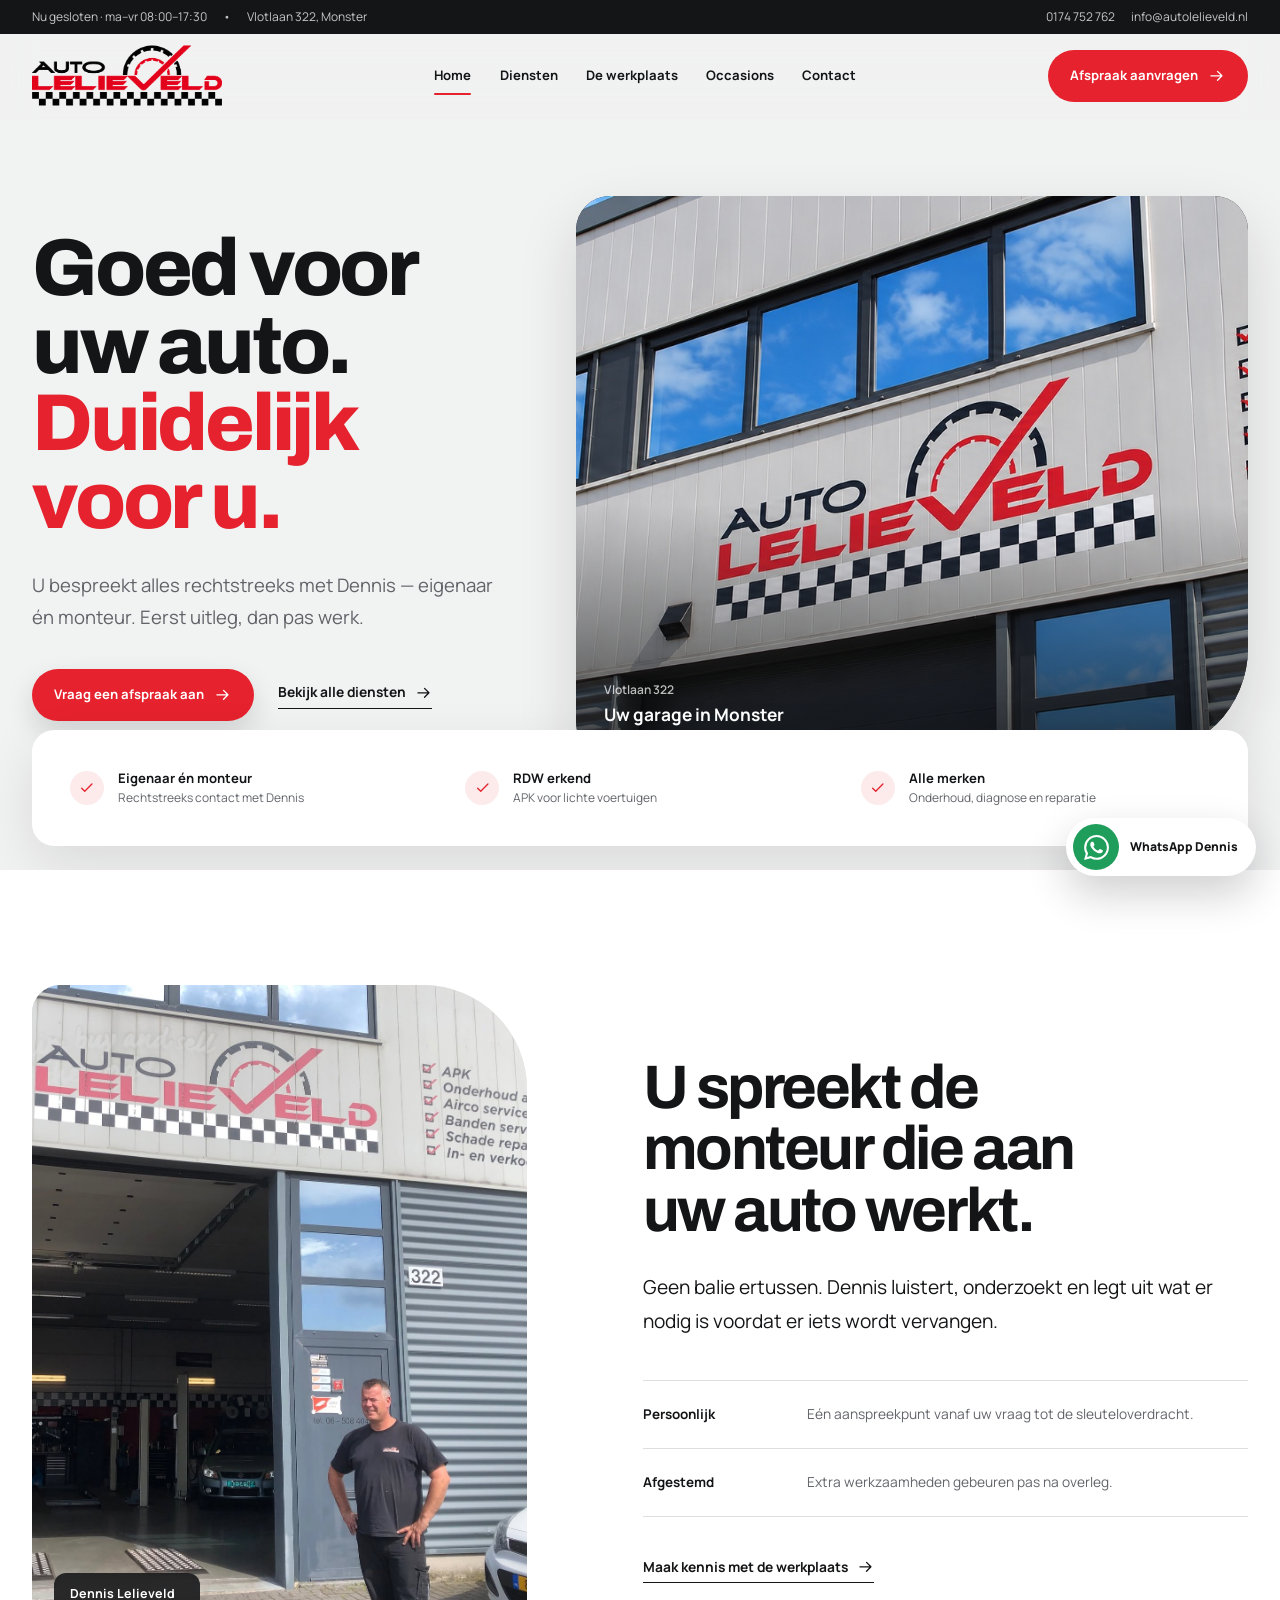
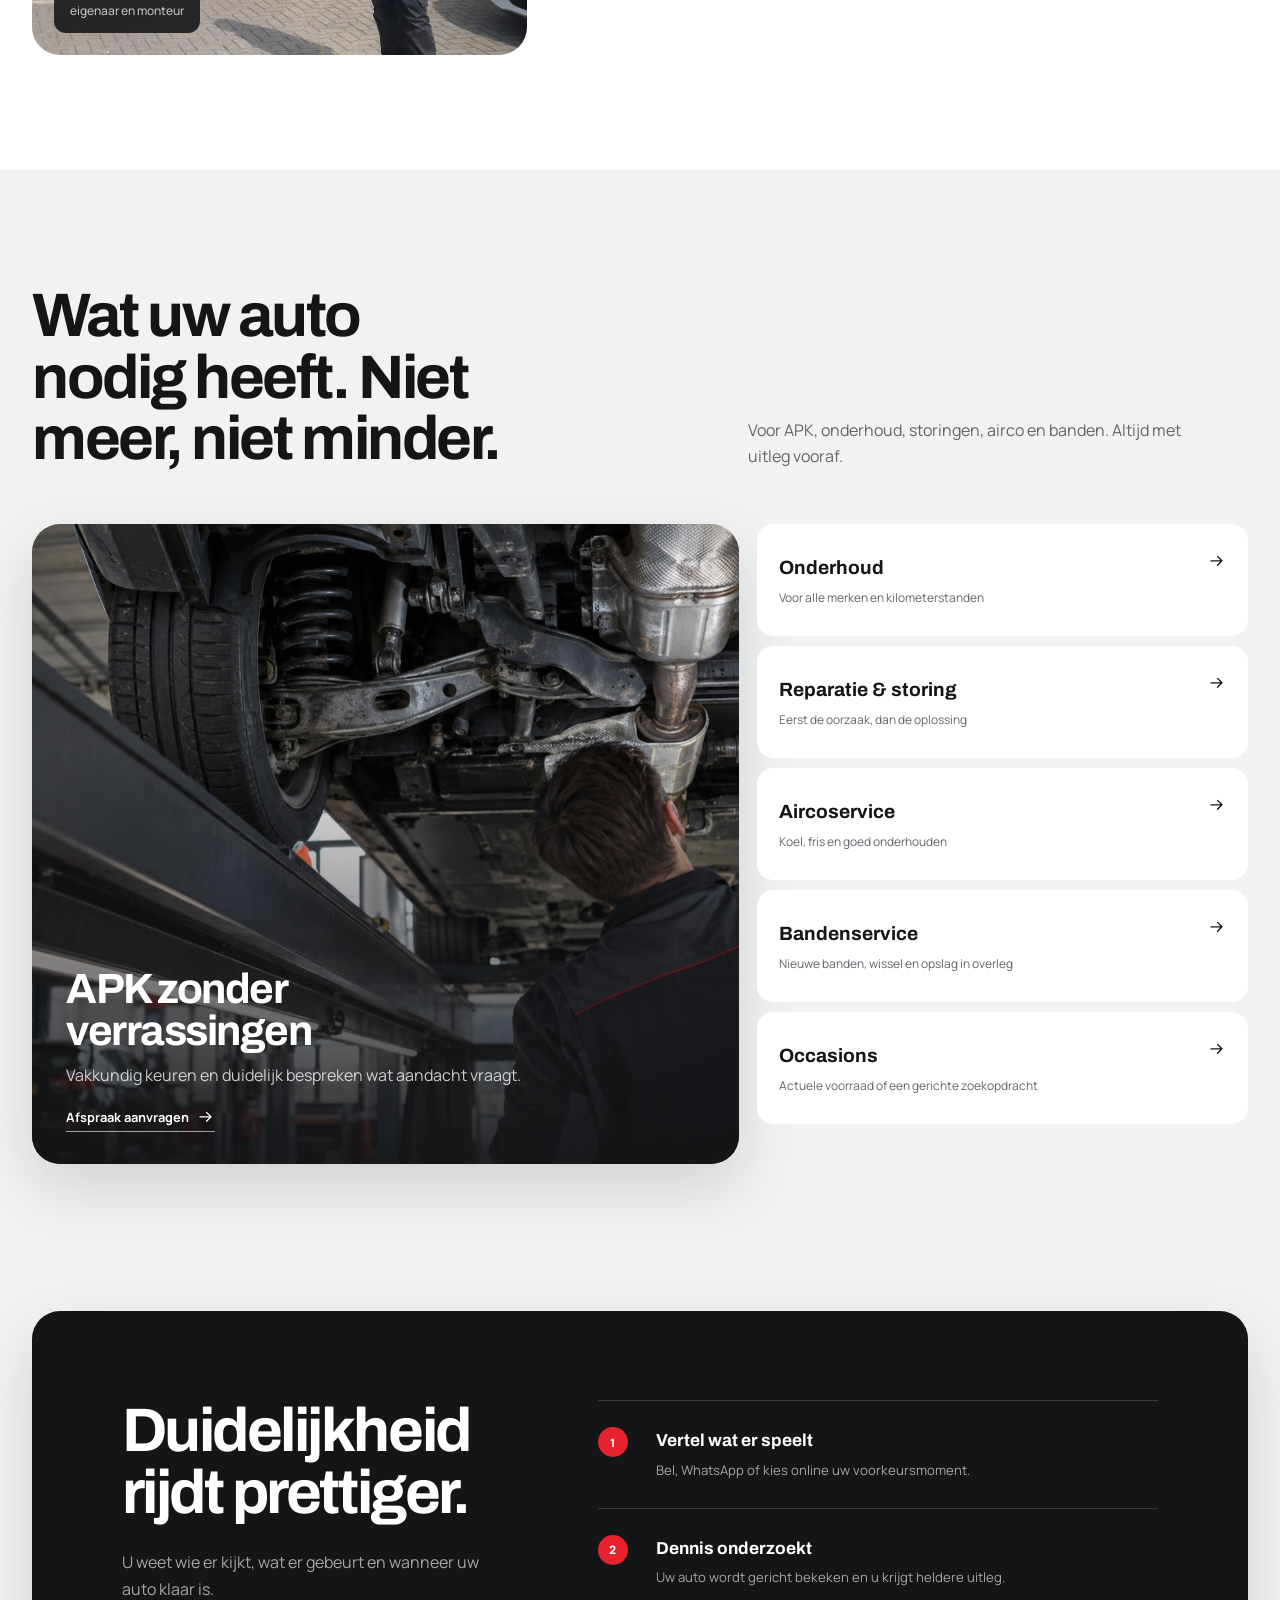
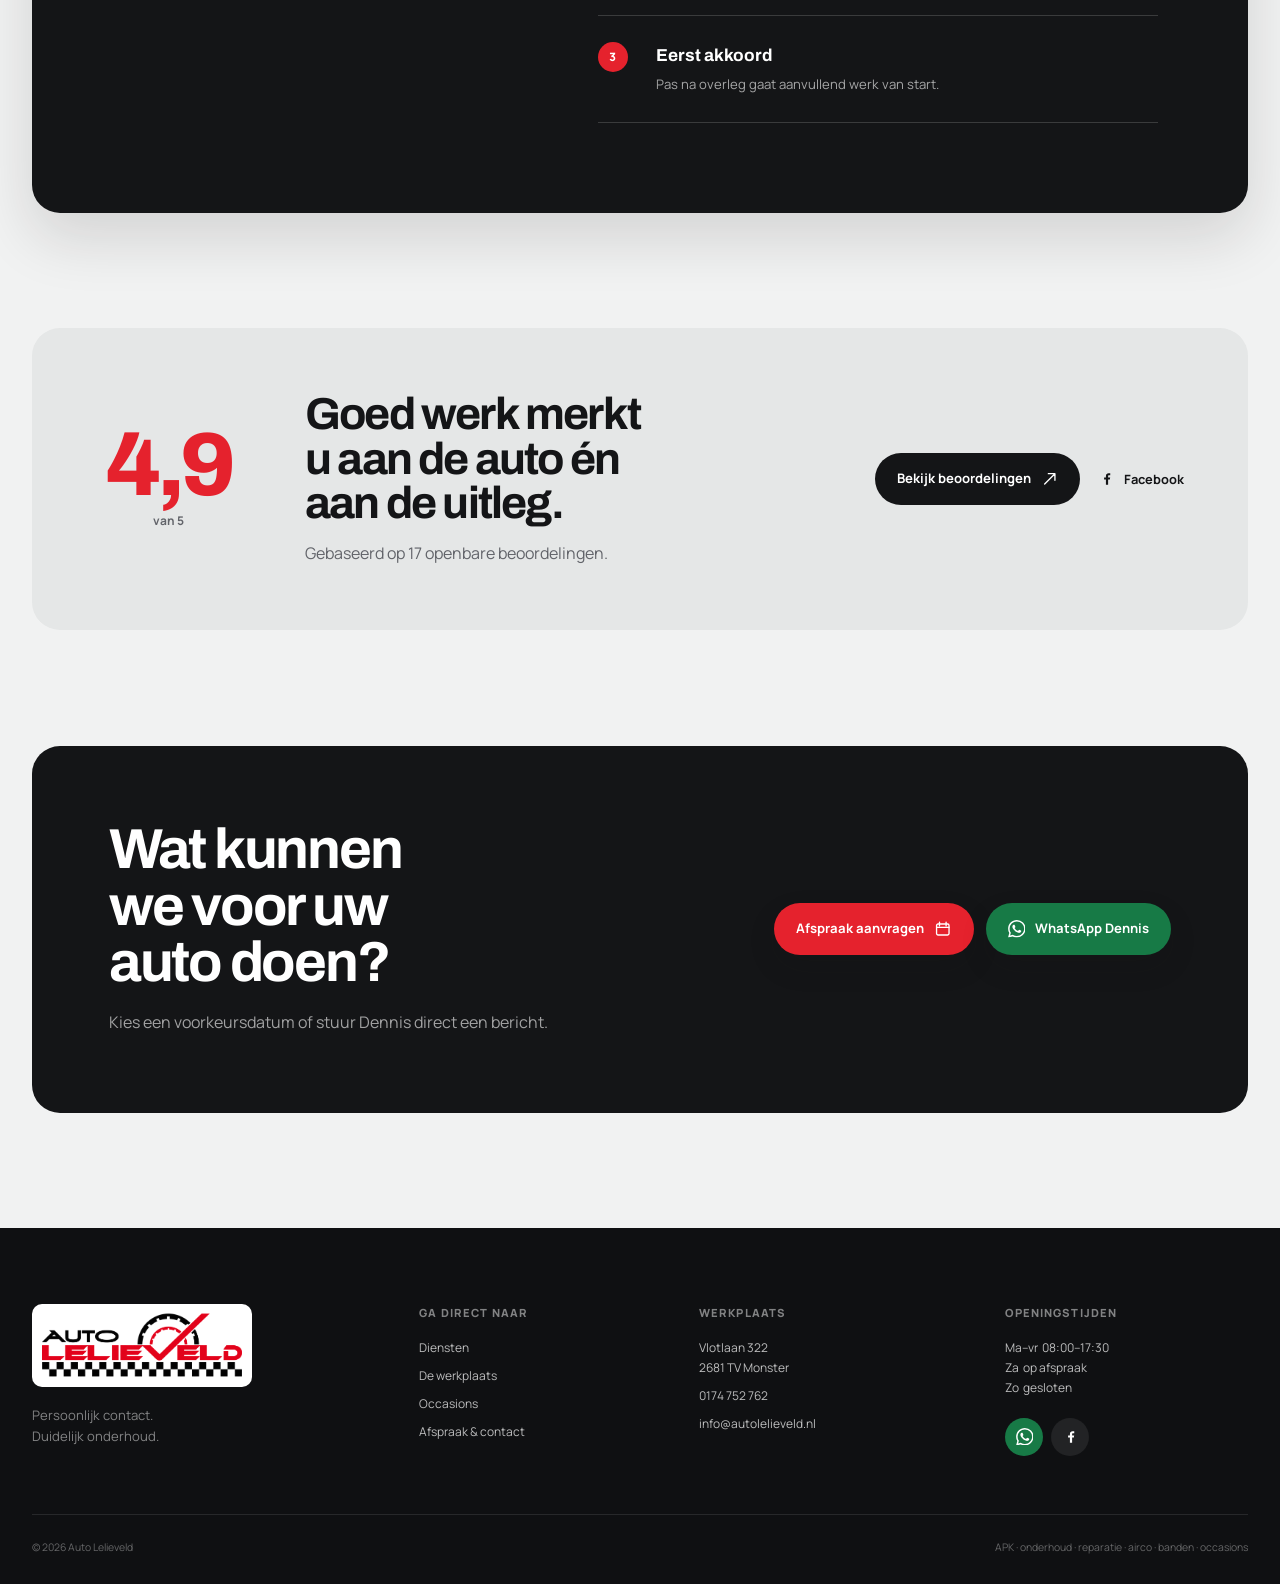
==== commit 0814f00a: "Launch premium multi-page redesign" ====
--- a/index.html
+++ b/index.html
@@ -3,215 +3,89 @@
   <head>
     <meta charset="UTF-8" />
     <meta name="viewport" content="width=device-width, initial-scale=1.0, viewport-fit=cover" />
-    <meta name="theme-color" content="#111214" />
-    <meta name="description" content="Auto Lelieveld in Monster: APK, onderhoud, reparatie, airco, banden en occasions. Rechtstreeks contact met Dennis, eigenaar én monteur." />
+    <meta name="theme-color" content="#f1f2f2" />
+    <meta name="description" content="Auto Lelieveld in Monster: persoonlijk onderhoud, APK en reparatie. U spreekt rechtstreeks met Dennis, eigenaar én monteur." />
     <meta property="og:type" content="website" />
     <meta property="og:site_name" content="Auto Lelieveld" />
     <meta property="og:url" content="https://wdevrim86.github.io/auto-lelieveld/" />
     <meta property="og:title" content="Auto Lelieveld | Goed voor uw auto. Duidelijk voor u." />
-    <meta property="og:description" content="Persoonlijk contact met Dennis, eigenaar én monteur. Vraag direct een werkplaatsafspraak aan." />
+    <meta property="og:description" content="Onderhoud, APK en reparatie met rechtstreeks contact met Dennis, eigenaar én monteur." />
     <meta property="og:image" content="https://wdevrim86.github.io/auto-lelieveld/assets/plates/hero-facade.png" />
-    <meta property="og:image:width" content="2170" />
-    <meta property="og:image:height" content="725" />
     <meta property="og:image:alt" content="De werkplaats van Auto Lelieveld in Monster" />
     <meta name="twitter:card" content="summary_large_image" />
-    <title>Auto Lelieveld | APK, onderhoud en reparatie in Monster</title>
+    <title>Auto Lelieveld | Garage in Monster</title>
     <link rel="icon" href="assets/logo-transparent.png" type="image/png" />
     <link rel="preconnect" href="https://fonts.googleapis.com" />
     <link rel="preconnect" href="https://fonts.gstatic.com" crossorigin />
-    <link href="https://fonts.googleapis.com/css2?family=Barlow+Condensed:wght@700&amp;family=Manrope:wght@400;500;600;700&amp;display=swap" rel="stylesheet" />
+    <link href="https://fonts.googleapis.com/css2?family=Archivo:wght@500;600;700;800&amp;family=Manrope:wght@400;500;600;700&amp;display=swap" rel="stylesheet" />
     <link rel="stylesheet" href="styles.css" />
     <script type="application/ld+json">
-      {
-        "@context": "https://schema.org",
-        "@type": "AutoRepair",
-        "name": "Auto Lelieveld",
-        "image": "https://www.autolelieveld.nl/images/autolelieveld.jpg",
-        "url": "https://www.autolelieveld.nl",
-        "telephone": "+31 174 752 762",
-        "email": "info@autolelieveld.nl",
-        "address": {"@type":"PostalAddress","streetAddress":"Vlotlaan 322","postalCode":"2681 TV","addressLocality":"Monster","addressCountry":"NL"},
-        "openingHoursSpecification": [{"@type":"OpeningHoursSpecification","dayOfWeek":["Monday","Tuesday","Wednesday","Thursday","Friday"],"opens":"08:00","closes":"17:30"}],
-        "sameAs": ["https://www.facebook.com/Autolelieveld"]
-      }
+      {"@context":"https://schema.org","@type":"AutoRepair","name":"Auto Lelieveld","url":"https://www.autolelieveld.nl","telephone":"+31 174 752 762","email":"info@autolelieveld.nl","address":{"@type":"PostalAddress","streetAddress":"Vlotlaan 322","postalCode":"2681 TV","addressLocality":"Monster","addressCountry":"NL"},"openingHoursSpecification":[{"@type":"OpeningHoursSpecification","dayOfWeek":["Monday","Tuesday","Wednesday","Thursday","Friday"],"opens":"08:00","closes":"17:30"}],"sameAs":["https://www.facebook.com/Autolelieveld"]}
     </script>
   </head>
-  <body>
+  <body class="page-home">
     <svg class="icon-sprite" aria-hidden="true">
       <symbol id="i-arrow" viewBox="0 0 24 24"><path d="M4 12h15m-6-6 6 6-6 6" /></symbol>
       <symbol id="i-phone" viewBox="0 0 24 24"><path d="M7.2 3.6 4.8 5c-1 .6-1.4 1.8-1 2.8 2.1 5.4 6.3 9.6 11.7 11.7 1 .4 2.2 0 2.8-1l1.5-2.5-4.3-2.1-1.2 1.8a13.1 13.1 0 0 1-6-6l1.7-1.2-2.8-4.9Z" /></symbol>
-      <symbol id="i-mail" viewBox="0 0 24 24"><path d="M3.5 6.5h17v11h-17zM4 7l8 6 8-6" /></symbol>
       <symbol id="i-menu" viewBox="0 0 24 24"><path d="M4 7h16M4 12h16M4 17h16" /></symbol>
       <symbol id="i-close" viewBox="0 0 24 24"><path d="m6 6 12 12M18 6 6 18" /></symbol>
-      <symbol id="i-calendar" viewBox="0 0 24 24"><rect x="3.5" y="5.5" width="17" height="15" rx="1" /><path d="M7.5 3v5M16.5 3v5M3.5 10h17" /></symbol>
-      <symbol id="i-star" viewBox="0 0 24 24"><path d="m12 3 2.7 5.5 6.1.9-4.4 4.3 1 6.1-5.4-2.9-5.4 2.9 1-6.1-4.4-4.3 6.1-.9L12 3Z" /></symbol>
+      <symbol id="i-calendar" viewBox="0 0 24 24"><rect x="3.5" y="5.5" width="17" height="15" rx="2" /><path d="M7.5 3v5M16.5 3v5M3.5 10h17" /></symbol>
+      <symbol id="i-check" viewBox="0 0 24 24"><path d="m5 12.5 4.2 4.2L19 6.8" /></symbol>
+      <symbol id="i-pin" viewBox="0 0 24 24"><path d="M20 10c0 5-8 11-8 11S4 15 4 10a8 8 0 1 1 16 0Z" /><circle cx="12" cy="10" r="2.5" /></symbol>
       <symbol id="i-external" viewBox="0 0 24 24"><path d="M5 19 19 5M10 5h9v9" /></symbol>
-      <symbol id="i-check" viewBox="0 0 24 24"><path d="m5 12.5 4.2 4.2L19 6.8" /></symbol>
       <symbol id="i-facebook" viewBox="0 0 24 24"><path d="M13.8 20v-7h2.4l.4-2.8h-2.8V8.4c0-.8.2-1.4 1.4-1.4h1.5V4.5c-.3 0-1.2-.1-2.2-.1-2.2 0-3.7 1.3-3.7 3.8v2.1H8.3V13h2.5v7h3Z" /></symbol>
-      <symbol id="i-whatsapp" viewBox="0 0 24 24"><path d="M20.2 11.7a8.2 8.2 0 0 1-12.1 7.2L4 20l1.1-4a8.2 8.2 0 1 1 15.1-4.3Z" /><path d="M8.2 7.8c.2-.4.4-.4.7-.4h.5c.2 0 .4.1.5.4l.8 2c.1.3.1.5-.1.7l-.7.9c-.2.2-.1.4 0 .6.6 1.1 1.5 2 2.6 2.6.2.1.4.2.6 0l.9-1.1c.2-.2.4-.3.7-.2l2 .9c.3.1.4.3.4.5 0 .5-.2 1.5-.8 2.1-.7.7-1.7 1-2.8.7-1.1-.3-2.5-.9-4-2.2-1.8-1.6-3-3.6-3.4-4.8-.4-1.2 0-2 .4-2.5.4-.3.8-.2 1.7-.2Z" /></symbol>
+      <symbol id="i-whatsapp" viewBox="0 0 24 24"><path d="M17.47 14.38c-.3-.15-1.76-.87-2.03-.97-.27-.1-.47-.15-.67.15-.2.3-.77.97-.94 1.16-.17.2-.35.22-.64.08-.3-.15-1.26-.46-2.39-1.48-.88-.79-1.48-1.76-1.65-2.06-.17-.3-.02-.46.13-.61.13-.13.3-.35.45-.52.15-.17.2-.3.3-.5.1-.2.05-.37-.03-.52-.07-.15-.67-1.61-.92-2.21-.24-.58-.49-.5-.67-.51h-.57c-.2 0-.52.07-.79.37-.27.3-1.04 1.02-1.04 2.48s1.07 2.88 1.21 3.07c.15.2 2.1 3.2 5.08 4.49.71.31 1.26.49 1.69.63.71.23 1.36.19 1.87.12.57-.09 1.76-.72 2.01-1.41.25-.69.25-1.29.17-1.41-.07-.12-.27-.2-.57-.35m-5.42 7.4h-.01a9.87 9.87 0 0 1-5.03-1.38l-.36-.21-3.74.98 1-3.65-.24-.37a9.86 9.86 0 0 1-1.51-5.26A9.9 9.9 0 0 1 12.05 2a9.82 9.82 0 0 1 7.02 2.91 9.83 9.83 0 0 1 2.9 7.01c0 5.45-4.44 9.88-9.89 9.88M20.47 3.49A11.82 11.82 0 0 0 12.05 0C5.5 0 .16 5.34.16 11.89c0 2.1.55 4.14 1.59 5.95L.06 24l6.3-1.65a11.88 11.88 0 0 0 5.69 1.45c6.55 0 11.89-5.34 11.89-11.89a11.82 11.82 0 0 0-3.48-8.42Z" /></symbol>
     </svg>
 
     <a class="skip-link" href="#main">Ga naar de inhoud</a>
-
-    <div class="utility-bar">
-      <div class="shell utility-inner">
-        <p><span data-open-status>Ma–vr 08:00–17:30</span><span class="utility-divider" aria-hidden="true"></span>Vlotlaan 322, Monster</p>
-        <div><a href="tel:+31174752762">0174 752 762</a><a class="utility-mail" href="mailto:info@autolelieveld.nl">info@autolelieveld.nl</a><a class="utility-social" href="https://wa.me/31650840498?text=Hallo%20Dennis%2C%20ik%20heb%20een%20vraag%20over%20mijn%20auto." target="_blank" rel="noopener"><svg class="icon" aria-hidden="true"><use href="#i-whatsapp"></use></svg> WhatsApp</a><a class="utility-social" href="https://www.facebook.com/Autolelieveld" target="_blank" rel="noopener" aria-label="Auto Lelieveld op Facebook">Facebook <svg class="icon" aria-hidden="true"><use href="#i-external"></use></svg></a></div>
-      </div>
-    </div>
+    <div class="utility-bar"><div class="shell utility-inner"><p><span data-open-status>Ma–vr 08:00–17:30</span><span aria-hidden="true">•</span>Vlotlaan 322, Monster</p><div><a href="tel:+31174752762">0174 752 762</a><a href="mailto:info@autolelieveld.nl">info@autolelieveld.nl</a></div></div></div>
 
     <header class="site-header" data-header>
       <div class="shell header-inner">
-        <a class="brand" href="#top" aria-label="Auto Lelieveld, naar boven"><img src="assets/plates/header-logo.png" alt="Auto Lelieveld" width="2170" height="725" /></a>
+        <a class="brand" href="index.html" aria-label="Auto Lelieveld, home"><img src="assets/plates/header-logo.png" alt="Auto Lelieveld" width="2170" height="725" /></a>
         <button class="menu-toggle" type="button" aria-expanded="false" aria-controls="main-nav" aria-label="Menu openen"><svg class="icon menu-open" aria-hidden="true"><use href="#i-menu"></use></svg><svg class="icon menu-close" aria-hidden="true"><use href="#i-close"></use></svg></button>
-        <nav id="main-nav" class="main-nav" aria-label="Hoofdnavigatie">
-          <a href="#vakman">De werkplaats</a><a href="#diensten">Diensten</a><a href="#werkwijze">Werkwijze</a><a href="#contact">Contact</a>
-          <a class="nav-mobile-contact" href="mailto:info@autolelieveld.nl">info@autolelieveld.nl</a>
-          <a class="nav-mobile-contact" href="https://www.facebook.com/Autolelieveld" target="_blank" rel="noopener">Facebook <svg class="icon" aria-hidden="true"><use href="#i-external"></use></svg></a>
-        </nav>
-        <a class="header-cta" href="#afspraak">Afspraak aanvragen <svg class="icon" aria-hidden="true"><use href="#i-arrow"></use></svg></a>
+        <nav id="main-nav" class="main-nav" aria-label="Hoofdnavigatie"><a href="index.html" aria-current="page">Home</a><a href="diensten.html">Diensten</a><a href="over.html">De werkplaats</a><a href="occasions.html">Occasions</a><a href="afspraak.html">Contact</a><a class="nav-mobile-contact" href="https://www.facebook.com/Autolelieveld" target="_blank" rel="noopener">Facebook <svg class="icon" aria-hidden="true"><use href="#i-external"></use></svg></a></nav>
+        <a class="header-cta" href="afspraak.html">Afspraak aanvragen <svg class="icon" aria-hidden="true"><use href="#i-arrow"></use></svg></a>
       </div>
     </header>
 
     <main id="main">
-      <section class="hero" id="top" aria-labelledby="hero-title">
-        <img class="hero-image" src="assets/plates/hero-facade.jpg" alt="De gevel van Auto Lelieveld aan de Vlotlaan in Monster" width="2170" height="725" fetchpriority="high" />
-        <div class="hero-shade" aria-hidden="true"></div>
-        <div class="shell hero-inner">
-          <div class="hero-copy">
-            <h1 id="hero-title">Goed voor uw auto.<br />Duidelijk voor u.</h1>
-            <p>U bespreekt alles rechtstreeks met Dennis — eigenaar én monteur. Eerst uitleg, dan pas werk.</p>
-            <div class="hero-actions">
-              <a class="button button-red" href="#afspraak" data-hero-cta>Vraag een afspraak aan <svg class="icon" aria-hidden="true"><use href="#i-arrow"></use></svg></a>
-              <a class="button button-quiet" href="https://wa.me/31650840498?text=Hallo%20Dennis%2C%20ik%20heb%20een%20vraag%20over%20mijn%20auto." target="_blank" rel="noopener"><svg class="icon" aria-hidden="true"><use href="#i-whatsapp"></use></svg> WhatsApp Dennis</a>
-            </div>
-          </div>
+      <section class="home-hero" aria-labelledby="hero-title">
+        <div class="shell hero-grid">
+          <div class="hero-copy" data-reveal><h1 id="hero-title">Goed voor uw auto.<br /><span>Duidelijk voor u.</span></h1><p>U bespreekt alles rechtstreeks met Dennis — eigenaar én monteur. Eerst uitleg, dan pas werk.</p><div class="hero-actions"><a class="button button-primary" href="afspraak.html" data-hero-cta>Vraag een afspraak aan <svg class="icon" aria-hidden="true"><use href="#i-arrow"></use></svg></a><a class="text-link" href="diensten.html">Bekijk alle diensten <svg class="icon" aria-hidden="true"><use href="#i-arrow"></use></svg></a></div></div>
+          <figure class="hero-visual" data-reveal><img src="assets/plates/hero-facade.jpg" alt="De werkplaats van Auto Lelieveld aan de Vlotlaan in Monster" width="2170" height="725" fetchpriority="high" /><figcaption><span>Vlotlaan 322</span><strong>Uw garage in Monster</strong></figcaption></figure>
         </div>
-        <div class="hero-proof" aria-label="Kernpunten Auto Lelieveld">
-          <div class="shell proof-rail">
-            <div><strong>Eigenaar én monteur</strong><span>U spreekt rechtstreeks met Dennis</span></div>
-            <a class="proof-contact" href="https://www.rdw.nl/locatiewijzer" target="_blank" rel="noopener"><strong><svg class="icon" aria-hidden="true"><use href="#i-check"></use></svg> RDW erkend</strong><span>APK voor lichte voertuigen</span></a>
-            <div class="proof-mobile-hide"><strong>Alle merken</strong><span>Onderhoud en reparatie</span></div>
-          </div>
+        <div class="shell trust-rail" aria-label="Kernpunten Auto Lelieveld" data-reveal>
+          <div><span class="trust-mark"><svg class="icon" aria-hidden="true"><use href="#i-check"></use></svg></span><p><strong>Eigenaar én monteur</strong><span>Rechtstreeks contact met Dennis</span></p></div>
+          <a href="https://www.rdw.nl/locatiewijzer" target="_blank" rel="noopener"><span class="trust-mark"><svg class="icon" aria-hidden="true"><use href="#i-check"></use></svg></span><p><strong>RDW erkend</strong><span>APK voor lichte voertuigen</span></p></a>
+          <div><span class="trust-mark"><svg class="icon" aria-hidden="true"><use href="#i-check"></use></svg></span><p><strong>Alle merken</strong><span>Onderhoud, diagnose en reparatie</span></p></div>
         </div>
       </section>
 
-      <section class="promise" id="vakman" aria-labelledby="promise-title">
-        <figure class="promise-media reveal-media">
-          <img src="assets/dennis-verified-2019.jpg" alt="Dennis Lelieveld voor zijn werkplaats in Monster" width="2016" height="1512" loading="lazy" />
-          <figcaption>Dennis Lelieveld — eigenaar en monteur</figcaption>
-        </figure>
-        <div class="promise-copy">
-          <h2 id="promise-title">De eigenaar werkt zelf aan uw auto.</h2>
-          <p class="promise-lead">Dennis is eigenaar én monteur. U bespreekt rechtstreeks wat er speelt met degene die uw auto controleert, onderhoudt en repareert.</p>
-          <p class="promise-detail">Hij luistert, bekijkt wat er nodig is en stemt aanvullend werk met u af. Kort, persoonlijk en zonder verkooppraat.</p>
-          <div class="owner-facts" aria-label="Waarom klanten kiezen voor Auto Lelieveld">
-            <div><strong>Persoonlijk</strong><span>U spreekt rechtstreeks met Dennis.</span></div>
-            <div><strong>Duidelijk</strong><span>Eerst overleg, dan pas extra werk.</span></div>
-            <div class="owner-fact-secondary"><strong>Merkonafhankelijk</strong><span>Onderhoud en reparatie voor alle merken.</span></div>
-          </div>
-          <div class="direct-contact"><span>Direct contact</span><a href="tel:+31174752762">0174 752 762</a><a href="mailto:info@autolelieveld.nl">info@autolelieveld.nl</a></div>
+      <section class="owner-story section-space" aria-labelledby="owner-title"><div class="shell owner-grid">
+        <figure class="owner-photo" data-reveal><img src="assets/dennis-verified-2019.jpg" alt="Dennis Lelieveld voor zijn werkplaats in Monster" width="2016" height="1512" loading="lazy" /><figcaption>Dennis Lelieveld<br /><span>eigenaar en monteur</span></figcaption></figure>
+        <div class="owner-copy" data-reveal><h2 id="owner-title">U spreekt de monteur die aan uw auto werkt.</h2><p class="lead">Geen balie ertussen. Dennis luistert, onderzoekt en legt uit wat er nodig is voordat er iets wordt vervangen.</p><div class="owner-principles"><div><strong>Persoonlijk</strong><span>Eén aanspreekpunt vanaf uw vraag tot de sleuteloverdracht.</span></div><div><strong>Afgestemd</strong><span>Extra werkzaamheden gebeuren pas na overleg.</span></div></div><a class="text-link" href="over.html">Maak kennis met de werkplaats <svg class="icon" aria-hidden="true"><use href="#i-arrow"></use></svg></a></div>
+      </div></section>
+
+      <section class="services-preview section-space" aria-labelledby="services-title">
+        <div class="shell section-heading" data-reveal><h2 id="services-title">Wat uw auto nodig heeft. Niet meer, niet minder.</h2><p>Voor APK, onderhoud, storingen, airco en banden. Altijd met uitleg vooraf.</p></div>
+        <div class="shell service-editorial">
+          <a class="service-feature" href="afspraak.html?service=APK%20keuring#formulier" data-reveal><img src="assets/generated/apk.jpg" alt="Onderzijde van een auto tijdens een technische controle" width="1600" height="900" loading="lazy" /><span class="service-feature-copy"><strong>APK zonder verrassingen</strong><span>Vakkundig keuren en duidelijk bespreken wat aandacht vraagt.</span><em>Afspraak aanvragen <svg class="icon" aria-hidden="true"><use href="#i-arrow"></use></svg></em></span></a>
+          <div class="service-list" data-reveal><a href="diensten.html#onderhoud"><span>Onderhoud</span><small>Voor alle merken en kilometerstanden</small><svg class="icon" aria-hidden="true"><use href="#i-arrow"></use></svg></a><a href="diensten.html#reparatie"><span>Reparatie &amp; storing</span><small>Eerst de oorzaak, dan de oplossing</small><svg class="icon" aria-hidden="true"><use href="#i-arrow"></use></svg></a><a href="diensten.html#airco"><span>Aircoservice</span><small>Koel, fris en goed onderhouden</small><svg class="icon" aria-hidden="true"><use href="#i-arrow"></use></svg></a><a href="diensten.html#banden"><span>Bandenservice</span><small>Nieuwe banden, wissel en opslag in overleg</small><svg class="icon" aria-hidden="true"><use href="#i-arrow"></use></svg></a><a href="occasions.html"><span>Occasions</span><small>Actuele voorraad of een gerichte zoekopdracht</small><svg class="icon" aria-hidden="true"><use href="#i-arrow"></use></svg></a></div>
         </div>
       </section>
 
-      <section class="services" id="diensten" aria-labelledby="services-title">
-        <div class="shell services-heading">
-          <h2 id="services-title">Onderhoud zonder verrassingen.</h2>
-          <p>Van APK tot storing: Dennis onderzoekt wat er nodig is, legt het uit en overlegt voordat hij verdergaat.</p>
-        </div>
-        <div class="shell services-stage">
-          <div class="service-index" role="tablist" aria-label="Werkplaatsdiensten" aria-orientation="vertical">
-            <button id="service-tab-apk" type="button" role="tab" aria-controls="service-panel" aria-selected="true" tabindex="0" data-service-tab data-service="APK keuring" data-title="APK zonder verrassingen" data-copy="Een vakkundige keuring voor alle merken. Zijn er aandachtspunten, dan bespreekt Dennis die voordat er iets gebeurt." data-action="Vraag een APK-afspraak aan" data-image="assets/generated/apk.jpg" data-image-alt="Onderzijde van een auto tijdens een technische controle" data-image-position="center">APK keuring</button>
-            <button id="service-tab-maintenance" type="button" role="tab" aria-controls="service-panel" aria-selected="false" tabindex="-1" data-service-tab data-service="Onderhoud" data-title="Onderhoud dat bij uw auto past" data-copy="Van kleine beurt tot uitgebreid onderhoud, afgestemd op merk, kilometerstand en gebruik — niet op een standaard verkooppakket." data-action="Vraag onderhoud aan" data-image="assets/generated/onderhoud.jpg" data-image-alt="Motoronderhoud met een momentsleutel" data-image-position="center">Onderhoud</button>
-            <button id="service-tab-repair" type="button" role="tab" aria-controls="service-panel" aria-selected="false" tabindex="-1" data-service-tab data-service="Reparatie of storing" data-title="Eerst de oorzaak, dan de oplossing" data-copy="Gerichte diagnose bij storingen, vreemde geluiden of slijtage. U krijgt uitleg voordat onderdelen worden vervangen." data-action="Laat een storing beoordelen" data-image="assets/plates/service-photo.jpg" data-image-alt="Auto op een brug tijdens diagnose en reparatie" data-image-position="center">Reparatie &amp; storing</button>
-            <button id="service-tab-climate" type="button" role="tab" aria-controls="service-panel" aria-selected="false" tabindex="-1" data-service-tab data-service="Aircoservice" data-title="Comfort en grip, het hele jaar" data-copy="Aircoservice, bandenwissel en bandenadvies met aandacht voor veiligheid, gebruik en de kilometers die u werkelijk rijdt." data-action="Vraag service aan" data-image="assets/generated/airco.jpg" data-image-alt="Aircoservice met controlemeters onder de motorkap" data-image-position="center">Airco &amp; banden</button>
-            <button id="service-tab-cars" type="button" role="tab" aria-controls="service-panel" aria-selected="false" tabindex="-1" data-service-tab data-service="Occasion of zoekopdracht" data-title="De juiste auto, niet zomaar een auto" data-copy="Bespreek aankoop, inruil of een gerichte zoekopdracht rechtstreeks met Auto Lelieveld." data-action="Bespreek een occasion" data-image="assets/dennis-verified-2019.jpg" data-image-alt="Dennis Lelieveld bij zijn werkplaats en occasions" data-image-position="70% center">Occasions</button>
-          </div>
-          <article class="service-detail" id="service-panel" role="tabpanel" aria-labelledby="service-tab-apk" aria-live="polite">
-            <img src="assets/generated/apk.jpg" alt="Onderzijde van een auto tijdens een technische controle" width="1600" height="900" loading="lazy" data-service-image />
-            <div class="service-detail-copy">
-              <h3 data-service-title>APK zonder verrassingen</h3>
-              <p data-service-copy>Een vakkundige keuring voor alle merken. Zijn er aandachtspunten, dan bespreekt Dennis die voordat er iets gebeurt.</p>
-              <a href="#afspraak" data-service-action data-service-prefill="APK keuring">Vraag een APK-afspraak aan <svg class="icon" aria-hidden="true"><use href="#i-arrow"></use></svg></a>
-            </div>
-          </article>
-        </div>
-      </section>
+      <section class="method-section section-space" aria-labelledby="method-title"><div class="shell method-shell"><div class="method-heading" data-reveal><h2 id="method-title">Duidelijkheid rijdt prettiger.</h2><p>U weet wie er kijkt, wat er gebeurt en wanneer uw auto klaar is.</p></div><ol class="method-steps" data-reveal><li><span>1</span><div><strong>Vertel wat er speelt</strong><p>Bel, WhatsApp of kies online uw voorkeursmoment.</p></div></li><li><span>2</span><div><strong>Dennis onderzoekt</strong><p>Uw auto wordt gericht bekeken en u krijgt heldere uitleg.</p></div></li><li><span>3</span><div><strong>Eerst akkoord</strong><p>Pas na overleg gaat aanvullend werk van start.</p></div></li></ol></div></section>
 
-      <section class="process" id="werkwijze" aria-labelledby="process-title">
-        <div class="shell process-inner">
-          <div class="process-heading"><h2 id="process-title">Van vraag naar een bevestigde afspraak.</h2><p>Geen digitale omweg. Wel een korte aanvraag, persoonlijk overleg en duidelijkheid over het vervolg.</p></div>
-          <ol class="process-steps">
-            <li><span>1</span><div><h3>U vertelt wat er speelt</h3><p>Bel, mail of gebruik het formulier met uw auto, vraag en voorkeursmoment.</p></div></li>
-            <li><span>2</span><div><h3>Dennis kijkt met u mee</h3><p>De aanvraag wordt persoonlijk beoordeeld. U krijgt uitleg en een passend voorstel.</p></div></li>
-            <li><span>3</span><div><h3>De afspraak wordt bevestigd</h3><p>Pas na afstemming staat het moment vast. Zo weet iedereen waar hij aan toe is.</p></div></li>
-          </ol>
-        </div>
-      </section>
+      <section class="proof-section section-space" aria-labelledby="proof-title"><div class="shell proof-card" data-reveal><div class="proof-score"><strong>4,9</strong><span>van 5</span></div><div class="proof-copy"><h2 id="proof-title">Goed werk merkt u aan de auto én aan de uitleg.</h2><p>Gebaseerd op 17 openbare beoordelingen.</p></div><div class="proof-actions"><a class="button button-dark" href="https://123auto.nl/consument/bedrijven-in-de-buurt/monster/olie-verversen" target="_blank" rel="noopener">Bekijk beoordelingen <svg class="icon" aria-hidden="true"><use href="#i-external"></use></svg></a><a class="social-link" href="https://www.facebook.com/Autolelieveld" target="_blank" rel="noopener"><svg class="icon icon-fill" aria-hidden="true"><use href="#i-facebook"></use></svg> Facebook</a></div></div></section>
 
-      <section class="review-band" aria-labelledby="review-title">
-        <div class="shell review-inner">
-          <div class="review-score"><strong>4,9</strong><div><span class="stars" aria-hidden="true"><svg class="icon"><use href="#i-star"></use></svg><svg class="icon"><use href="#i-star"></use></svg><svg class="icon"><use href="#i-star"></use></svg><svg class="icon"><use href="#i-star"></use></svg><svg class="icon"><use href="#i-star"></use></svg></span><p>van 5 sterren<br />17 openbare beoordelingen</p></div></div>
-          <div class="review-copy"><h2 id="review-title">Goed werk merkt u aan de auto én aan de uitleg.</h2><div class="review-links"><a href="https://123auto.nl/consument/bedrijven-in-de-buurt/monster/olie-verversen" target="_blank" rel="noopener">Bekijk de openbare beoordelingen <svg class="icon" aria-hidden="true"><use href="#i-external"></use></svg></a><a href="https://www.facebook.com/Autolelieveld" target="_blank" rel="noopener"><svg class="icon icon-fill" aria-hidden="true"><use href="#i-facebook"></use></svg> Volg Auto Lelieveld op Facebook</a></div></div>
-        </div>
-      </section>
-
-      <section class="booking" id="afspraak" aria-labelledby="booking-title">
-        <div class="shell booking-heading"><h2 id="booking-title">Vraag een afspraak aan.</h2><div class="booking-intro"><p>Kies uw voorkeur en vertel kort wat er speelt. Dennis bekijkt wat de klus vraagt en bevestigt daarna persoonlijk het juiste moment.</p><a class="booking-live-link" href="#" target="_blank" rel="noopener" hidden data-live-booking>Bekijk beschikbare momenten <svg class="icon" aria-hidden="true"><use href="#i-external"></use></svg></a></div></div>
-        <div class="shell booking-grid">
-          <form class="booking-form" id="booking-form" novalidate>
-            <div class="form-row">
-              <label><span>Naam</span><input name="name" autocomplete="name" required placeholder="Uw naam…" aria-describedby="name-error" /><small class="field-error" id="name-error" data-error-for="name"></small></label>
-              <label><span>Telefoonnummer</span><input name="phone" type="tel" inputmode="tel" autocomplete="tel" required placeholder="06 12 34 56 78…" aria-describedby="phone-error" /><small class="field-error" id="phone-error" data-error-for="phone"></small></label>
-            </div>
-            <label><span>Waarmee kunnen we helpen?</span><select name="service" required aria-describedby="service-error"><option value="">Kies een dienst</option><option>APK keuring</option><option>Onderhoud</option><option>Reparatie of storing</option><option>Aircoservice</option><option>Bandenservice</option><option>Occasion of zoekopdracht</option></select><small class="field-error" id="service-error" data-error-for="service"></small></label>
-            <div class="form-row form-schedule">
-              <label><span>Voorkeursdatum</span><input id="voorkeursdatum" name="date" type="date" /></label>
-              <label><span>Voorkeur dagdeel</span><select name="dayPart"><option value="Geen voorkeur">Geen voorkeur</option><option value="Ochtend (08:00–12:00)">Ochtend</option><option value="Middag (12:00–17:30)">Middag</option></select></label>
-            </div>
-            <details class="form-extras" open data-form-extras>
-              <summary><span><strong>Extra informatie</strong><small>E-mail, kenteken en toelichting</small></span><svg class="icon" aria-hidden="true"><use href="#i-arrow"></use></svg></summary>
-              <div class="form-extras-content">
-                <div class="form-row">
-                  <label><span>E-mailadres (optioneel)</span><input name="email" type="email" inputmode="email" autocomplete="email" spellcheck="false" placeholder="naam@voorbeeld.nl…" aria-describedby="email-error" /><small class="field-error" id="email-error" data-error-for="email"></small></label>
-                  <label><span>Kenteken</span><input name="plate" autocapitalize="characters" autocomplete="off" spellcheck="false" maxlength="8" placeholder="XX-123-X…" /></label>
-                </div>
-                <label><span>Vertel kort wat er speelt</span><textarea name="details" rows="4" placeholder="Bijvoorbeeld: onderhoudsmelding, vreemd geluid of vraag over een occasion…"></textarea></label>
-              </div>
-            </details>
-            <div class="form-submit"><button class="button button-red" type="submit">Open aanvraag in e-mail <svg class="icon" aria-hidden="true"><use href="#i-arrow"></use></svg></button><p>U verstuurt de e-mail zelf. Dennis bevestigt de afspraak persoonlijk.</p></div>
-            <div class="form-fallback"><span>Geen mailprogramma?</span><button type="button" data-copy-request>Kopieer de aanvraagtekst</button><a href="tel:+31174752762">of bel Dennis</a></div>
-            <p class="form-message" role="status" aria-live="polite" data-form-message></p>
-          </form>
-          <aside class="contact-panel" id="contact" aria-label="Contactgegevens Auto Lelieveld">
-            <div class="contact-block contact-block-primary"><span>Werkplaats</span><a href="tel:+31174752762">0174 752 762</a><a href="tel:+31650840498">06 508 40 498</a></div>
-            <div class="contact-block"><span>Online</span><a href="mailto:info@autolelieveld.nl">info@autolelieveld.nl</a><div class="contact-actions"><a href="https://wa.me/31650840498?text=Hallo%20Dennis%2C%20ik%20heb%20een%20vraag%20over%20mijn%20auto." target="_blank" rel="noopener"><svg class="icon" aria-hidden="true"><use href="#i-whatsapp"></use></svg> WhatsApp Dennis</a><a href="https://www.facebook.com/Autolelieveld" target="_blank" rel="noopener"><svg class="icon icon-fill" aria-hidden="true"><use href="#i-facebook"></use></svg> Facebook</a></div></div>
-            <div class="contact-block contact-secondary"><span>Adres</span><strong>Vlotlaan 322<br />2681 TV Monster</strong><a class="contact-small" href="https://www.google.com/maps/search/?api=1&amp;query=Vlotlaan+322+Monster" target="_blank" rel="noopener">Open de route <svg class="icon" aria-hidden="true"><use href="#i-external"></use></svg></a></div>
-            <div class="contact-block contact-secondary"><span>Openingstijden</span><strong>Ma–vr 08:00–17:30<br />Za op afspraak</strong></div>
-          </aside>
-        </div>
-      </section>
+      <section class="closing-section section-space" aria-labelledby="closing-title"><div class="shell closing-card" data-reveal><div><h2 id="closing-title">Wat kunnen we voor uw auto doen?</h2><p>Kies een voorkeursdatum of stuur Dennis direct een bericht.</p></div><div class="closing-actions"><a class="button button-primary" href="afspraak.html">Afspraak aanvragen <svg class="icon" aria-hidden="true"><use href="#i-calendar"></use></svg></a><a class="button button-whatsapp" href="https://wa.me/31650840498?text=Hallo%20Dennis%2C%20ik%20heb%20een%20vraag%20over%20mijn%20auto." target="_blank" rel="noopener"><svg class="icon icon-fill" aria-hidden="true"><use href="#i-whatsapp"></use></svg> WhatsApp Dennis</a></div></div></section>
     </main>
 
-    <footer class="site-footer">
-      <div class="shell footer-main">
-        <div class="footer-brand-wrap"><a class="footer-brand" href="#top"><img src="assets/plates/header-logo.png" alt="Auto Lelieveld" width="2170" height="725" /></a><p>Persoonlijk contact. Duidelijk onderhoud.</p><div class="footer-socials"><a href="https://wa.me/31650840498?text=Hallo%20Dennis%2C%20ik%20heb%20een%20vraag%20over%20mijn%20auto." target="_blank" rel="noopener"><svg class="icon" aria-hidden="true"><use href="#i-whatsapp"></use></svg> WhatsApp</a><a href="https://www.facebook.com/Autolelieveld" target="_blank" rel="noopener"><svg class="icon icon-fill" aria-hidden="true"><use href="#i-facebook"></use></svg> Facebook</a></div></div>
-        <div class="footer-links">
-          <div><span>Contact</span><a href="tel:+31174752762">0174 752 762</a><a href="mailto:info@autolelieveld.nl">info@autolelieveld.nl</a></div>
-          <div><span>Werkplaats</span><a href="#diensten">Diensten</a><a href="#werkwijze">Werkwijze</a><a href="#afspraak">Afspraak</a></div>
-          <div><span>Bezoek</span><p>Vlotlaan 322<br />2681 TV Monster</p><p>Ma–vr 08:00–17:30</p></div>
-        </div>
-      </div>
-      <div class="shell footer-bottom"><span>© <span data-year></span> Auto Lelieveld</span><span>APK · onderhoud · reparatie · airco · banden · occasions</span></div>
-    </footer>
+    <footer class="site-footer"><div class="shell footer-main"><div class="footer-brand-wrap"><a class="footer-brand" href="index.html"><img src="assets/plates/header-logo.png" alt="Auto Lelieveld" width="2170" height="725" /></a><p>Persoonlijk contact.<br />Duidelijk onderhoud.</p></div><div class="footer-nav"><span>Ga direct naar</span><a href="diensten.html">Diensten</a><a href="over.html">De werkplaats</a><a href="occasions.html">Occasions</a><a href="afspraak.html">Afspraak &amp; contact</a></div><div class="footer-contact"><span>Werkplaats</span><p>Vlotlaan 322<br />2681 TV Monster</p><a href="tel:+31174752762">0174 752 762</a><a href="mailto:info@autolelieveld.nl">info@autolelieveld.nl</a></div><div class="footer-hours"><span>Openingstijden</span><p>Ma–vr&nbsp; 08:00–17:30<br />Za&nbsp; op afspraak<br />Zo&nbsp; gesloten</p><div class="footer-socials"><a href="https://wa.me/31650840498" target="_blank" rel="noopener" aria-label="WhatsApp"><svg class="icon icon-fill" aria-hidden="true"><use href="#i-whatsapp"></use></svg></a><a href="https://www.facebook.com/Autolelieveld" target="_blank" rel="noopener" aria-label="Facebook"><svg class="icon icon-fill" aria-hidden="true"><use href="#i-facebook"></use></svg></a></div></div></div><div class="shell footer-bottom"><p>© <span data-year>2026</span> Auto Lelieveld</p><p>APK · onderhoud · reparatie · airco · banden · occasions</p></div></footer>
 
-    <a class="whatsapp-float" href="https://wa.me/31650840498?text=Hallo%20Dennis%2C%20ik%20heb%20een%20vraag%20over%20mijn%20auto." target="_blank" rel="noopener" aria-label="Stuur Dennis een WhatsApp-bericht"><svg class="icon" aria-hidden="true"><use href="#i-whatsapp"></use></svg><span>WhatsApp Dennis</span></a>
-
-    <nav class="mobile-action-bar" aria-label="Snel contact" data-mobile-actions>
-      <a href="tel:+31174752762"><svg class="icon" aria-hidden="true"><use href="#i-phone"></use></svg><span>Bellen</span></a>
-      <a class="mobile-whatsapp" href="https://wa.me/31650840498?text=Hallo%20Dennis%2C%20ik%20heb%20een%20vraag%20over%20mijn%20auto." target="_blank" rel="noopener"><svg class="icon" aria-hidden="true"><use href="#i-whatsapp"></use></svg><span>WhatsApp</span></a>
-      <a class="mobile-book" href="#voorkeursdatum"><svg class="icon" aria-hidden="true"><use href="#i-calendar"></use></svg><span>Datum</span></a>
-    </nav>
+    <a class="whatsapp-float" href="https://wa.me/31650840498?text=Hallo%20Dennis%2C%20ik%20heb%20een%20vraag%20over%20mijn%20auto." target="_blank" rel="noopener" aria-label="Stuur Dennis een WhatsApp-bericht"><span class="whatsapp-icon"><svg class="icon icon-fill" aria-hidden="true"><use href="#i-whatsapp"></use></svg></span><span>WhatsApp Dennis</span></a>
+    <nav class="mobile-action-bar" aria-label="Snel contact" data-mobile-actions><a href="tel:+31174752762"><svg class="icon" aria-hidden="true"><use href="#i-phone"></use></svg><span>Bellen</span></a><a class="mobile-whatsapp" href="https://wa.me/31650840498?text=Hallo%20Dennis%2C%20ik%20heb%20een%20vraag%20over%20mijn%20auto." target="_blank" rel="noopener"><span class="mobile-whatsapp-icon"><svg class="icon icon-fill" aria-hidden="true"><use href="#i-whatsapp"></use></svg></span><span>WhatsApp</span></a><a href="afspraak.html"><svg class="icon" aria-hidden="true"><use href="#i-calendar"></use></svg><span>Afspraak</span></a></nav>
     <script src="script.js"></script>
   </body>
 </html>
--- a/styles.css
+++ b/styles.css
@@ -1,380 +1,487 @@
 :root {
-  --ink: #111214;
-  --ink-soft: #1b1d20;
-  --steel: #e1e2de;
-  --paper: #f6f6f3;
-  --white: #ffffff;
-  --muted: #5b5e61;
-  --red: #e2192b;
-  --red-dark: #bd0f1f;
-  --red-bright: #ff5261;
-  --whatsapp: #1f9d5b;
-  --whatsapp-dark: #187a47;
+  --ink: #141517;
+  --graphite: #222428;
+  --paper: #f1f2f2;
+  --paper-deep: #e5e7e7;
+  --white: #fff;
+  --red: #e5222d;
+  --red-dark: #bf1620;
+  --green: #1f9d5b;
+  --green-dark: #177a46;
+  --text-muted: #62646a;
+  --line: rgba(20, 21, 23, 0.14);
   --line-dark: rgba(255, 255, 255, 0.16);
-  --line-light: rgba(17, 18, 20, 0.18);
-  --display: "Barlow Condensed", "Arial Narrow", sans-serif;
+  --display: "Archivo", sans-serif;
   --body: "Manrope", sans-serif;
-  --shell: min(1240px, calc(100vw - 64px));
-  --ease-out: cubic-bezier(0.16, 1, 0.3, 1);
+  --shell: min(1240px, calc(100% - 64px));
+  --radius-sm: 12px;
+  --radius-md: 18px;
+  --radius-lg: 28px;
+  --shadow: 0 24px 60px rgba(26, 24, 21, 0.14);
+  --ease: cubic-bezier(0.2, 0.75, 0.25, 1);
 }
 
-*, *::before, *::after { box-sizing: border-box; }
-html { scroll-behavior: smooth; scroll-padding-top: 122px; }
-body {
-  margin: 0;
-  background: var(--paper);
-  color: var(--ink);
-  font-family: var(--body);
-  font-size: 16px;
-  line-height: 1.65;
-  -webkit-font-smoothing: antialiased;
-  text-rendering: optimizeLegibility;
+* { box-sizing: border-box; }
+html { scroll-behavior: smooth; scroll-padding-top: 96px; }
+body { margin: 0; background: var(--paper); color: var(--ink); font-family: var(--body); font-size: 16px; line-height: 1.65; -webkit-font-smoothing: antialiased; }
+body.menu-open { overflow: hidden; }
+::selection { background: var(--red); color: var(--white); }
+a { color: inherit; text-decoration: none; }
+button, input, select, textarea { color: inherit; font: inherit; }
+button, select { cursor: pointer; }
+img { display: block; max-width: 100%; }
+[hidden] { display: none !important; }
+figure, p, h1, h2, h3, ol, ul { margin: 0; }
+svg { display: block; }
+.icon-sprite { position: absolute; width: 0; height: 0; overflow: hidden; }
+.icon { width: 1.1rem; height: 1.1rem; flex: none; fill: none; stroke: currentColor; stroke-width: 1.8; stroke-linecap: round; stroke-linejoin: round; }
+.icon-fill { fill: currentColor; stroke: none; }
+.shell { width: var(--shell); margin-inline: auto; }
+.section-space { padding-block: clamp(88px, 9vw, 148px); }
+h1, h2, h3 { font-family: var(--display); text-wrap: balance; }
+h1 { max-width: 12ch; font-size: clamp(3.7rem, 6.3vw, 6rem); font-weight: 800; letter-spacing: -0.04em; line-height: 0.96; }
+h2 { max-width: 15ch; font-size: clamp(2.65rem, 4.8vw, 4.7rem); font-weight: 700; letter-spacing: -0.04em; line-height: 1; }
+h3 { font-size: clamp(1.45rem, 2vw, 2rem); font-weight: 700; letter-spacing: -0.025em; line-height: 1.14; }
+p { text-wrap: pretty; }
+a:focus-visible, button:focus-visible, input:focus-visible, select:focus-visible, textarea:focus-visible, summary:focus-visible { outline: 3px solid rgba(229, 34, 45, 0.34); outline-offset: 4px; }
+.skip-link { position: fixed; z-index: 200; left: 16px; top: 12px; padding: 12px 18px; border-radius: 999px; background: var(--red); color: var(--white); font-weight: 700; transform: translateY(-180%); transition: transform 180ms ease; }
+.skip-link:focus { transform: translateY(0); }
+
+/* Header */
+.utility-bar { min-height: 34px; display: flex; align-items: center; background: var(--ink); color: rgba(255,255,255,.76); font-size: .75rem; }
+.utility-inner { display: flex; align-items: center; justify-content: space-between; gap: 24px; }
+.utility-inner p, .utility-inner div { display: flex; align-items: center; gap: 16px; }
+.utility-inner a { transition: color 180ms ease; }
+.utility-inner a:hover { color: var(--white); }
+.site-header { position: sticky; z-index: 80; top: 0; background: rgba(241, 242, 242, 0.93); border-bottom: 1px solid transparent; backdrop-filter: blur(16px); transition: border-color 220ms ease, box-shadow 220ms ease; }
+.site-header.is-scrolled { border-color: var(--line); box-shadow: 0 12px 30px rgba(27,25,22,.07); }
+.header-inner { min-height: 84px; display: grid; grid-template-columns: 210px 1fr auto; align-items: center; gap: 42px; }
+.brand { width: 190px; }
+.brand img, .footer-brand img { width: 100%; height: auto; object-fit: contain; }
+.main-nav { display: flex; align-items: center; justify-content: center; gap: clamp(20px, 2.2vw, 38px); }
+.main-nav > a { position: relative; padding-block: 10px; font-size: .82rem; font-weight: 700; }
+.main-nav > a::after { content: ""; position: absolute; left: 0; right: 100%; bottom: 2px; height: 2px; border-radius: 999px; background: var(--red); transition: right 220ms var(--ease); }
+.main-nav > a:hover::after, .main-nav > a[aria-current="page"]::after { right: 0; }
+.nav-mobile-contact { display: none; }
+.header-cta, .button { min-height: 52px; padding: 0 22px; display: inline-flex; align-items: center; justify-content: center; gap: 10px; border: 0; border-radius: 999px; font-size: .82rem; font-weight: 700; line-height: 1.2; transition: transform 180ms var(--ease), background-color 180ms ease, color 180ms ease, box-shadow 180ms ease; }
+.header-cta { background: var(--red); color: var(--white); }
+.header-cta:hover, .button:hover { transform: translateY(-2px); }
+.header-cta:active, .button:active { transform: translateY(0) scale(.985); }
+.button-primary { background: var(--red); color: var(--white); box-shadow: 0 12px 28px rgba(20,21,23,.14); }
+.button-primary:hover { background: var(--red-dark); }
+.button-dark { background: var(--ink); color: var(--white); }
+.button-dark:hover { background: var(--graphite); }
+.button-whatsapp { background: var(--green-dark); color: var(--white); box-shadow: 0 12px 28px rgba(20,21,23,.14); }
+.button-whatsapp:hover { background: #11643a; }
+.text-link { width: fit-content; display: inline-flex; align-items: center; gap: 9px; border-bottom: 1px solid currentColor; padding-bottom: 4px; font-size: .86rem; font-weight: 700; }
+.text-link .icon, .service-list .icon { transition: transform 180ms var(--ease); }
+.text-link:hover .icon, .service-list a:hover .icon { transform: translateX(4px); }
+.menu-toggle { display: none; width: 46px; height: 46px; place-items: center; border: 0; border-radius: 50%; background: var(--white); }
+.menu-toggle .icon { width: 23px; height: 23px; }
+.menu-close { display: none; }
+
+/* Motion */
+.js-ready [data-reveal] { opacity: 0; transform: translateY(22px); transition: opacity 700ms var(--ease), transform 700ms var(--ease); }
+.js-ready [data-reveal].is-visible { opacity: 1; transform: translateY(0); }
+
+/* Home hero */
+.home-hero { padding: clamp(54px, 6vw, 86px) 0 24px; overflow: hidden; }
+.hero-grid { display: grid; grid-template-columns: minmax(0, .82fr) minmax(0, 1.18fr); align-items: center; gap: clamp(46px, 6vw, 96px); }
+.hero-copy h1 span { color: var(--red); }
+.hero-copy > p { max-width: 58ch; margin-top: 30px; color: var(--text-muted); font-size: clamp(1.05rem, 1.45vw, 1.22rem); line-height: 1.7; }
+.hero-actions { margin-top: 36px; display: flex; align-items: center; gap: 24px; flex-wrap: wrap; }
+.hero-visual { position: relative; min-height: 560px; overflow: hidden; border-radius: 34px 34px 108px 34px; background: var(--graphite); box-shadow: var(--shadow); }
+.hero-visual::after { content: ""; position: absolute; inset: 0; background: linear-gradient(180deg, transparent 55%, rgba(13,14,15,.72)); pointer-events: none; }
+.hero-visual > img { width: 100%; height: 100%; position: absolute; inset: 0; object-fit: cover; object-position: 55% center; }
+.hero-visual figcaption { position: absolute; z-index: 1; left: 28px; bottom: 26px; display: grid; gap: 2px; color: var(--white); }
+.hero-visual figcaption span { color: rgba(255,255,255,.72); font-size: .75rem; font-weight: 600; }
+.hero-visual figcaption strong { font-size: 1.08rem; }
+.trust-rail { position: relative; z-index: 2; margin-top: -26px; padding: 18px; display: grid; grid-template-columns: repeat(3, 1fr); gap: 6px; border-radius: 22px; background: var(--white); box-shadow: 0 20px 54px rgba(26,24,21,.1); }
+.trust-rail > div, .trust-rail > a { min-height: 80px; padding: 16px 20px; display: flex; align-items: center; gap: 14px; border-radius: 15px; transition: background 180ms ease; }
+.trust-rail > a:hover { background: var(--paper); }
+.trust-mark { width: 34px; height: 34px; display: grid; place-items: center; border-radius: 50%; background: rgba(229,34,45,.09); color: var(--red); }
+.trust-rail p { display: grid; gap: 2px; line-height: 1.35; }
+.trust-rail strong { font-size: .82rem; }
+.trust-rail p span { color: var(--text-muted); font-size: .75rem; }
+
+/* Owner */
+.owner-story { background: var(--white); }
+.owner-grid { display: grid; grid-template-columns: minmax(0, .9fr) minmax(0, 1.1fr); align-items: center; gap: clamp(68px, 9vw, 138px); }
+.owner-photo { position: relative; min-height: 670px; overflow: hidden; border-radius: 28px 104px 28px 28px; background: var(--paper-deep); }
+.owner-photo img { width: 100%; height: 100%; position: absolute; inset: 0; object-fit: cover; object-position: 72% center; transition: transform 700ms var(--ease); }
+.owner-photo:hover img { transform: scale(1.025); }
+.owner-photo figcaption { position: absolute; left: 22px; bottom: 22px; padding: 13px 16px; border-radius: 12px; background: rgba(20,21,23,.88); color: var(--white); font-size: .78rem; font-weight: 700; line-height: 1.35; backdrop-filter: blur(10px); }
+.owner-photo figcaption span { color: rgba(255,255,255,.7); font-size: .75rem; font-weight: 500; }
+.owner-copy h2 { max-width: 12ch; }
+.lead { margin-top: 30px; max-width: 62ch; font-size: clamp(1.08rem, 1.5vw, 1.3rem); line-height: 1.75; }
+.owner-principles { margin: 42px 0 36px; border-top: 1px solid var(--line); }
+.owner-principles > div { padding: 22px 0; display: grid; grid-template-columns: 140px 1fr; gap: 24px; border-bottom: 1px solid var(--line); }
+.owner-principles strong { font-size: .84rem; }
+.owner-principles span { color: var(--text-muted); font-size: .86rem; }
+
+/* Service preview */
+.section-heading { margin-bottom: 54px; display: flex; align-items: end; justify-content: space-between; gap: 60px; }
+.section-heading h2 { max-width: 13ch; }
+.section-heading > p { max-width: 50ch; color: var(--text-muted); }
+.service-editorial { display: grid; grid-template-columns: minmax(0, 1.18fr) minmax(340px, .82fr); gap: 18px; }
+.service-feature { position: relative; min-height: 640px; overflow: hidden; border-radius: var(--radius-lg); color: var(--white); box-shadow: var(--shadow); }
+.service-feature::after { content: ""; position: absolute; inset: 0; background: linear-gradient(180deg, rgba(20,21,23,.06) 34%, rgba(20,21,23,.94)); }
+.service-feature > img { width: 100%; height: 100%; position: absolute; object-fit: cover; transition: transform 700ms var(--ease); }
+.service-feature:hover > img { transform: scale(1.035); }
+.service-feature-copy { position: absolute; z-index: 1; left: 34px; right: 34px; bottom: 32px; display: grid; gap: 10px; }
+.service-feature-copy strong { max-width: 14ch; font-family: var(--display); font-size: clamp(2rem, 3.3vw, 3.5rem); letter-spacing: -.035em; line-height: 1; }
+.service-feature-copy > span { max-width: 52ch; color: rgba(255,255,255,.76); }
+.service-feature-copy em { width: fit-content; margin-top: 8px; display: inline-flex; align-items: center; gap: 8px; border-bottom: 1px solid rgba(255,255,255,.6); padding-bottom: 3px; font-size: .8rem; font-style: normal; font-weight: 700; }
+.service-list { display: flex; flex-direction: column; gap: 10px; }
+.service-list a { min-height: 112px; padding: 20px 22px; display: grid; grid-template-columns: 1fr auto; align-content: center; gap: 4px 16px; border-radius: 16px; background: var(--white); transition: transform 220ms var(--ease), box-shadow 220ms ease; }
+.service-list a:hover { transform: translateX(5px); box-shadow: 0 12px 30px rgba(25,23,20,.08); }
+.service-list span { font-family: var(--display); font-size: 1.2rem; font-weight: 700; }
+.service-list small { color: var(--text-muted); font-size: .75rem; }
+.service-list .icon { grid-column: 2; grid-row: 1 / span 2; }
+
+/* Method and proof */
+.method-section { padding-top: 32px; }
+.method-shell { padding: clamp(54px, 7vw, 92px); display: grid; grid-template-columns: .8fr 1.2fr; gap: clamp(60px, 8vw, 120px); border-radius: var(--radius-lg); background: var(--ink); color: var(--white); box-shadow: var(--shadow); }
+.method-heading p { max-width: 42ch; margin-top: 26px; color: rgba(255,255,255,.62); }
+.method-steps { list-style: none; padding: 0; border-top: 1px solid var(--line-dark); }
+.method-steps li { padding: 26px 0; display: grid; grid-template-columns: 44px 1fr; gap: 14px; border-bottom: 1px solid var(--line-dark); }
+.method-steps li > span { width: 30px; height: 30px; display: grid; place-items: center; border-radius: 50%; background: var(--red); font-size: .72rem; font-weight: 800; font-variant-numeric: tabular-nums; }
+.method-steps strong { font-family: var(--display); font-size: 1.08rem; }
+.method-steps p { margin-top: 4px; color: rgba(255,255,255,.62); font-size: .82rem; }
+.proof-section { padding-top: 0; }
+.proof-card { padding: clamp(34px, 5vw, 64px); display: grid; grid-template-columns: auto 1fr auto; align-items: center; gap: clamp(32px, 5vw, 72px); border-radius: var(--radius-lg); background: var(--paper-deep); }
+.proof-score { display: grid; place-items: center; min-width: 145px; }
+.proof-score strong { color: var(--red); font-family: var(--display); font-size: clamp(4.4rem, 7vw, 7rem); font-weight: 800; letter-spacing: -.05em; line-height: .84; font-variant-numeric: tabular-nums; }
+.proof-score span { margin-top: 8px; color: var(--text-muted); font-size: .75rem; font-weight: 700; }
+.proof-copy h2 { max-width: 15ch; font-size: clamp(2rem, 3.5vw, 3.65rem); }
+.proof-copy p { margin-top: 14px; color: var(--text-muted); }
+.proof-actions { display: flex; align-items: center; gap: 18px; flex-wrap: wrap; }
+.social-link { display: inline-flex; align-items: center; gap: 8px; font-size: .8rem; font-weight: 700; }
+
+/* Shared page hero */
+.page-hero { padding: clamp(56px, 7vw, 96px) 0 0; }
+.page-hero-grid { display: grid; grid-template-columns: .85fr 1.15fr; align-items: center; gap: clamp(58px, 8vw, 110px); }
+.page-hero-copy p, .about-hero-copy p, .cars-hero-copy p, .booking-hero-copy > p { max-width: 58ch; margin: 28px 0 34px; color: var(--text-muted); font-size: clamp(1.05rem, 1.45vw, 1.22rem); }
+.page-hero-image { height: 510px; overflow: hidden; border-radius: 32px 32px 104px 32px; box-shadow: var(--shadow); }
+.page-hero-image img { width: 100%; height: 100%; object-fit: cover; }
+.anchor-nav { margin-top: 46px; padding: 14px; display: flex; justify-content: center; gap: 8px; border-radius: 999px; background: var(--white); box-shadow: 0 14px 38px rgba(25,23,20,.08); }
+.anchor-nav a { padding: 11px 20px; border-radius: 999px; font-size: .75rem; font-weight: 700; transition: background 180ms ease, color 180ms ease; }
+.anchor-nav a:hover { background: var(--ink); color: var(--white); }
+
+/* Services page */
+.service-catalog { display: grid; gap: clamp(96px, 11vw, 168px); }
+.service-row { width: var(--shell); margin-inline: auto; display: grid; grid-template-columns: minmax(0, 1.08fr) minmax(0, .92fr); align-items: center; gap: clamp(60px, 8vw, 120px); scroll-margin-top: 120px; }
+.service-row-reverse figure { order: 2; }
+.service-row figure { height: 540px; overflow: hidden; border-radius: 28px 92px 28px 28px; background: var(--paper-deep); }
+.service-row-reverse figure { border-radius: 92px 28px 28px 28px; }
+.service-row figure img { width: 100%; height: 100%; object-fit: cover; transition: transform 700ms var(--ease); }
+.service-row figure:hover img { transform: scale(1.03); }
+.service-row-copy h2 { max-width: 13ch; font-size: clamp(2.45rem, 4.1vw, 4.2rem); }
+.service-row-copy > p { max-width: 60ch; margin-top: 26px; color: var(--text-muted); }
+.service-row-copy .text-link { margin-top: 34px; }
+.check-list { margin-top: 26px; padding: 0; display: grid; gap: 12px; list-style: none; }
+.check-list li { display: flex; align-items: center; gap: 10px; font-size: .84rem; font-weight: 600; }
+.check-list .icon { color: var(--red); }
+
+/* About */
+.about-hero { padding: clamp(56px, 7vw, 96px) 0 clamp(82px, 9vw, 130px); }
+.about-hero-grid { display: grid; grid-template-columns: .9fr 1.1fr; align-items: center; gap: clamp(60px, 9vw, 132px); }
+.about-portrait { position: relative; min-height: 680px; overflow: hidden; border-radius: 30px 112px 30px 30px; box-shadow: var(--shadow); }
+.about-portrait img { width: 100%; height: 100%; position: absolute; object-fit: cover; object-position: 72% center; }
+.about-portrait figcaption { position: absolute; left: 28px; bottom: 28px; padding: 15px 18px; display: grid; border-radius: 14px; background: rgba(20,21,23,.9); color: var(--white); backdrop-filter: blur(10px); }
+.about-portrait figcaption span { color: rgba(255,255,255,.66); font-size: .72rem; }
+.values-section { background: var(--white); }
+.values-grid { display: grid; grid-template-columns: .9fr 1.1fr; gap: clamp(70px, 9vw, 140px); }
+.values-copy > p:not(.lead) { max-width: 62ch; margin-top: 22px; color: var(--text-muted); }
+.values-list { border-top: 1px solid var(--line); }
+.values-list article { padding: 28px 0; border-bottom: 1px solid var(--line); }
+.values-list h3 { margin-top: 0; }
+.values-list p { max-width: 56ch; margin-top: 10px; color: var(--text-muted); font-size: .86rem; }
+.workshop-grid { display: grid; grid-template-columns: 1.2fr .8fr; align-items: center; gap: clamp(56px, 8vw, 120px); }
+.workshop-image { height: 560px; overflow: hidden; border-radius: 96px 28px 28px 28px; box-shadow: var(--shadow); }
+.workshop-image img { width: 100%; height: 100%; object-fit: cover; object-position: 56% center; }
+.workshop-copy > p { margin-top: 26px; color: var(--text-muted); }
+.address-card { margin-top: 34px; padding: 24px; display: grid; gap: 10px; border-radius: 16px; background: var(--white); }
+.address-card span { color: var(--text-muted); font-size: .86rem; }
+
+/* Occasions */
+.cars-hero { padding: clamp(56px, 7vw, 96px) 0 clamp(82px, 9vw, 130px); }
+.cars-hero-grid { display: grid; grid-template-columns: .9fr 1.1fr; align-items: center; gap: clamp(60px, 8vw, 120px); }
+.cars-hero-image { position: relative; min-height: 580px; overflow: hidden; border-radius: 34px 34px 112px 34px; box-shadow: var(--shadow); }
+.cars-hero-image::after { content: ""; position: absolute; inset: 50% 0 0; background: linear-gradient(transparent, rgba(20,21,23,.84)); }
+.cars-hero-image img { width: 100%; height: 100%; position: absolute; object-fit: cover; object-position: 56% center; }
+.cars-hero-image figcaption { position: absolute; z-index: 1; left: 28px; right: 28px; bottom: 28px; display: grid; color: var(--white); }
+.cars-hero-image figcaption span { color: rgba(255,255,255,.7); font-size: .78rem; }
+.car-paths { background: var(--white); }
+.car-path-grid { display: grid; grid-template-columns: 1.12fr .88fr; gap: 18px; }
+.car-path-grid article { min-height: 380px; padding: clamp(34px, 5vw, 62px); display: flex; flex-direction: column; align-items: flex-start; border-radius: var(--radius-lg); background: var(--paper); }
+.car-path-grid article:last-child { margin-top: 52px; background: var(--ink); color: var(--white); }
+.path-icon { width: 62px; height: 62px; display: grid; place-items: center; border-radius: 50%; background: var(--red); color: var(--white); font-family: var(--display); font-size: .75rem; font-weight: 800; }
+.car-path-grid h3 { max-width: 14ch; margin-top: 44px; font-size: clamp(2rem, 3vw, 3.15rem); }
+.car-path-grid p { max-width: 53ch; margin-top: 18px; color: var(--text-muted); }
+.car-path-grid article:last-child p { color: rgba(255,255,255,.62); }
+.car-path-grid .text-link { margin-top: auto; padding-top: 30px; }
+.cars-promise-grid { display: grid; grid-template-columns: .9fr 1.1fr; align-items: center; gap: clamp(64px, 9vw, 136px); }
+.cars-promise-grid figure { height: 620px; overflow: hidden; border-radius: 28px 96px 28px 28px; }
+.cars-promise-grid figure img { width: 100%; height: 100%; object-fit: cover; object-position: 72% center; }
+.cars-promise-copy > p { max-width: 60ch; margin-top: 26px; color: var(--text-muted); }
+
+/* Booking */
+.booking-hero { padding: clamp(56px, 7vw, 96px) 0 clamp(72px, 8vw, 110px); }
+.booking-hero-grid { display: grid; grid-template-columns: 1.18fr .82fr; align-items: end; gap: clamp(60px, 9vw, 140px); }
+.booking-assurance { display: flex; gap: 24px; flex-wrap: wrap; }
+.booking-assurance span { display: flex; align-items: center; gap: 8px; color: var(--text-muted); font-size: .78rem; font-weight: 700; }
+.booking-assurance .icon { color: var(--red); }
+.booking-direct { padding: clamp(30px, 4vw, 48px); display: flex; flex-direction: column; align-items: flex-start; gap: 14px; border-radius: 24px 24px 72px 24px; background: var(--ink); color: var(--white); box-shadow: var(--shadow); }
+.booking-direct > span { color: rgba(255,255,255,.58); font-size: .72rem; font-weight: 700; }
+.booking-direct .direct-phone { font-family: var(--display); font-size: clamp(2rem, 4vw, 3.5rem); font-weight: 700; letter-spacing: -.04em; line-height: 1; }
+.booking-direct > a:last-child { color: rgba(255,255,255,.72); font-size: .82rem; }
+.booking-section { background: var(--white); scroll-margin-top: 90px; }
+.booking-layout { display: grid; grid-template-columns: minmax(0, 1.3fr) minmax(320px, .7fr); gap: 24px; align-items: start; }
+.booking-form { padding: clamp(30px, 5vw, 62px); border-radius: var(--radius-lg); background: var(--ink); color: var(--white); }
+.form-heading { margin-bottom: 36px; }
+.form-heading h2 { font-size: clamp(2.2rem, 3.8vw, 3.6rem); }
+.form-heading p { margin-top: 12px; color: rgba(255,255,255,.62); font-size: .78rem; }
+.booking-form label { display: grid; gap: 8px; margin-bottom: 18px; }
+.booking-form label > span, .form-schedule legend { color: rgba(255,255,255,.78); font-size: .75rem; font-weight: 700; }
+.booking-form input, .booking-form select, .booking-form textarea { width: 100%; border: 1px solid rgba(255,255,255,.18); border-radius: 12px; background: #202226; color: var(--white); transition: border-color 180ms ease, background 180ms ease; }
+.booking-form input, .booking-form select { min-height: 54px; padding: 0 15px; }
+.booking-form textarea { min-height: 132px; resize: vertical; padding: 15px; }
+.booking-form input::placeholder, .booking-form textarea::placeholder { color: rgba(255,255,255,.38); }
+.booking-form input:focus, .booking-form select:focus, .booking-form textarea:focus { border-color: rgba(255,255,255,.52); background: #27292d; outline: none; }
+.booking-form [aria-invalid="true"] { border-color: #ff7179; }
+.form-row { display: grid; grid-template-columns: 1fr 1fr; gap: 16px; }
+.field-error { min-height: 1em; color: #ff9ba1; font-size: .68rem; }
+.form-schedule { margin: 8px 0 20px; padding: 20px; border: 1px solid rgba(255,255,255,.16); border-radius: 16px; }
+.form-schedule legend { padding-inline: 8px; }
+.form-schedule label { margin-bottom: 0; }
+.form-schedule > p { color: rgba(255,255,255,.58); font-size: .75rem; }
+.booking-live-link { margin-bottom: 10px; display: inline-flex; align-items: center; gap: 8px; border-bottom: 1px solid currentColor; color: var(--white); font-size: .75rem; font-weight: 700; }
+.form-extras { margin: 6px 0 24px; border-block: 1px solid rgba(255,255,255,.16); }
+.form-extras summary { min-height: 68px; display: flex; align-items: center; justify-content: space-between; gap: 20px; list-style: none; cursor: pointer; }
+.form-extras summary::-webkit-details-marker { display: none; }
+.form-extras summary > span { display: grid; }
+.form-extras summary strong { font-size: .84rem; }
+.form-extras summary small { color: rgba(255,255,255,.58); font-size: .75rem; }
+.form-extras summary .icon { transition: transform 220ms var(--ease); }
+.form-extras[open] summary .icon { transform: rotate(90deg); }
+.form-extras-content { padding-top: 18px; }
+.form-submit { display: flex; align-items: center; gap: 18px; }
+.form-submit p { max-width: 32ch; color: rgba(255,255,255,.58); font-size: .75rem; }
+.form-fallback { margin-top: 20px; display: flex; gap: 12px; flex-wrap: wrap; color: rgba(255,255,255,.58); font-size: .75rem; }
+.form-fallback button, .form-fallback a { padding: 0; border: 0; border-bottom: 1px solid currentColor; background: transparent; color: rgba(255,255,255,.8); }
+.form-message { min-height: 24px; margin-top: 16px; color: #ffb1b6; font-size: .75rem; }
+.contact-card { overflow: hidden; border-radius: var(--radius-lg); background: var(--paper); box-shadow: inset 0 0 0 1px var(--line); }
+.contact-card-block { padding: 28px; display: grid; gap: 10px; border-bottom: 1px solid var(--line); }
+.contact-card-block:last-child { border-bottom: 0; }
+.contact-card-block > span { color: var(--text-muted); font-size: .7rem; font-weight: 800; letter-spacing: .08em; text-transform: uppercase; }
+.contact-card-block a, .contact-card-block strong { font-size: .9rem; }
+.contact-card-primary a { color: var(--red); font-family: var(--display); font-size: clamp(1.65rem, 3vw, 2.35rem); font-weight: 700; letter-spacing: -.035em; line-height: 1.08; }
+.contact-social { margin-top: 8px; display: grid; grid-template-columns: 1fr 1fr; gap: 8px; }
+.contact-social a { min-height: 46px; display: flex; align-items: center; justify-content: center; gap: 8px; border: 1px solid var(--line); border-radius: 999px; font-size: .7rem; font-weight: 700; }
+.contact-social .contact-whatsapp { border-color: rgba(31,157,91,.34); color: var(--green-dark); }
+
+/* Closing and footer */
+.closing-section { padding-top: 0; }
+.closing-card { padding: clamp(44px, 6vw, 78px); display: flex; align-items: center; justify-content: space-between; gap: 50px; border-radius: var(--radius-lg); background: var(--ink); color: var(--white); }
+.closing-card h2 { max-width: 13ch; font-size: clamp(2.4rem, 4.4vw, 4.5rem); }
+.closing-card p { margin-top: 18px; color: rgba(255,255,255,.6); }
+.closing-actions { display: flex; align-items: center; justify-content: flex-end; gap: 12px; flex-wrap: wrap; }
+.site-footer { padding: 76px 0 28px; background: #0f1012; color: rgba(255,255,255,.72); }
+.footer-main { padding-bottom: 58px; display: grid; grid-template-columns: 1.2fr .8fr .9fr .9fr; gap: clamp(36px, 5vw, 74px); }
+.footer-brand { width: 220px; display: block; padding: 8px 10px; border-radius: 10px; background: var(--white); }
+.footer-brand-wrap > p { margin-top: 18px; color: rgba(255,255,255,.48); font-size: .82rem; }
+.footer-nav, .footer-contact, .footer-hours { display: flex; flex-direction: column; align-items: flex-start; gap: 8px; font-size: .75rem; }
+.footer-nav > span, .footer-contact > span, .footer-hours > span { margin-bottom: 8px; color: rgba(255,255,255,.48); font-size: .7rem; font-weight: 800; letter-spacing: .1em; text-transform: uppercase; }
+.footer-nav a, .footer-contact a { transition: color 180ms ease; }
+.footer-nav a:hover, .footer-contact a:hover { color: var(--white); }
+.footer-socials { margin-top: 12px; display: flex; gap: 8px; }
+.footer-socials a { width: 38px; height: 38px; display: grid; place-items: center; border-radius: 50%; background: rgba(255,255,255,.08); color: var(--white); transition: background 180ms ease, transform 180ms var(--ease); }
+.footer-socials a:first-child { background: var(--green-dark); }
+.footer-socials a:hover { transform: translateY(-2px); }
+.footer-bottom { padding-top: 24px; display: flex; justify-content: space-between; gap: 24px; border-top: 1px solid rgba(255,255,255,.1); color: rgba(255,255,255,.36); font-size: .65rem; }
+
+/* Floating actions */
+.whatsapp-float { position: fixed; z-index: 70; right: 24px; bottom: 24px; min-height: 58px; padding: 6px 18px 6px 7px; display: inline-flex; align-items: center; gap: 11px; border-radius: 999px; background: var(--white); color: var(--ink); box-shadow: 0 18px 42px rgba(20,21,23,.2); font-size: .76rem; font-weight: 800; transition: transform 220ms var(--ease), box-shadow 220ms ease; }
+.whatsapp-float:hover { transform: translateY(-3px); box-shadow: 0 24px 52px rgba(20,21,23,.25); }
+.whatsapp-icon { width: 46px; height: 46px; display: grid; place-items: center; border-radius: 50%; background: var(--green); color: var(--white); }
+.whatsapp-icon .icon { width: 25px; height: 25px; }
+.mobile-action-bar { display: none; }
+
+/* 404 */
+.error-page { min-height: 100dvh; display: grid; place-items: center; }
+.error-main { width: min(720px, calc(100% - 36px)); padding: clamp(32px, 7vw, 72px); border-radius: var(--radius-lg); background: var(--white); box-shadow: var(--shadow); }
+.error-brand { width: 220px; display: block; margin-bottom: clamp(54px, 8vw, 90px); }
+.error-brand img { width: 100%; height: auto; }
+.error-main > div > strong { color: var(--red); font-family: var(--display); font-size: 1rem; }
+.error-main h1 { max-width: 10ch; margin-top: 14px; font-size: clamp(3rem, 8vw, 5rem); }
+.error-main p { max-width: 54ch; margin-top: 24px; color: var(--text-muted); }
+
+@media (max-width: 1080px) {
+  :root { --shell: min(100% - 44px, 960px); }
+  .header-inner { grid-template-columns: 180px 1fr auto; gap: 22px; }
+  .brand { width: 170px; }
+  .main-nav { gap: 18px; }
+  .main-nav > a { font-size: .75rem; }
+  .header-cta { padding-inline: 17px; }
+  .hero-grid, .page-hero-grid, .about-hero-grid, .cars-hero-grid { gap: 54px; }
+  .hero-visual { min-height: 510px; }
+  .owner-grid, .values-grid, .workshop-grid, .cars-promise-grid { gap: 70px; }
+  .owner-photo, .about-portrait { min-height: 600px; }
+  .service-editorial { grid-template-columns: 1.08fr .92fr; }
+  .service-feature { min-height: 600px; }
+  .service-row { gap: 66px; }
+  .service-row figure { min-height: 470px; }
+  .footer-main { grid-template-columns: 1.2fr .8fr .9fr; }
+  .footer-hours { grid-column: 3; }
 }
-body.menu-open { overflow: hidden; }
-img { display: block; max-width: 100%; }
-a { color: inherit; text-decoration: none; }
-button, input, select, textarea { font: inherit; }
-button, a { touch-action: manipulation; -webkit-tap-highlight-color: rgba(226, 25, 43, 0.18); }
-button { color: inherit; }
-::selection { background: var(--red); color: var(--white); }
-::-webkit-scrollbar { width: 11px; }
-::-webkit-scrollbar-track { background: var(--ink); }
-::-webkit-scrollbar-thumb { background: #777a7c; border: 3px solid var(--ink); }
-:focus-visible { outline: 3px solid var(--red); outline-offset: 4px; }
-
-.shell { width: var(--shell); margin-inline: auto; }
-.icon-sprite { position: absolute; width: 0; height: 0; overflow: hidden; }
-.icon { width: 1.15em; height: 1.15em; fill: none; stroke: currentColor; stroke-width: 1.8; stroke-linecap: round; stroke-linejoin: round; flex: none; }
-.icon-fill { fill: currentColor; stroke: none; }
-.skip-link { position: fixed; z-index: 999; top: 12px; left: 12px; transform: translateY(-160%); background: var(--white); color: var(--ink); padding: 12px 16px; font-weight: 700; }
-.skip-link:focus { transform: translateY(0); }
-
-h1, h2, h3, p, figure { margin: 0; }
-h1, h2, h3 { text-wrap: balance; }
-h1 { font-family: var(--display); font-size: clamp(4.25rem, 6.4vw, 5.5rem); font-weight: 700; line-height: 0.94; letter-spacing: -0.028em; }
-h2 { font-family: var(--body); font-size: clamp(2.7rem, 4.2vw, 4rem); font-weight: 600; line-height: 1.05; letter-spacing: -0.04em; }
-h3 { font-family: var(--body); font-size: clamp(1.65rem, 2.5vw, 2.35rem); font-weight: 600; line-height: 1.12; letter-spacing: -0.03em; }
-
-.utility-bar { position: relative; z-index: 40; background: var(--ink); color: #d8d9d7; font-size: 0.77rem; letter-spacing: 0.01em; }
-.utility-inner { min-height: 38px; display: flex; align-items: center; justify-content: space-between; gap: 32px; }
-.utility-inner p, .utility-inner div { display: flex; align-items: center; gap: 26px; }
-.utility-divider { width: 1px; height: 13px; background: #686a6b; }
-.utility-inner a { font-weight: 700; transition: color 180ms ease; }
-.utility-inner a:hover { color: var(--white); }
-.utility-mail { color: var(--white); text-decoration: underline; text-underline-offset: 4px; text-decoration-color: var(--red); }
-.utility-social { display: inline-flex; align-items: center; gap: 6px; color: #d8d9d7; }
-.utility-social .icon { width: 0.9rem; height: 0.9rem; }
-
-.site-header { position: sticky; top: 0; z-index: 35; background: var(--paper); border-bottom: 1px solid transparent; transition: border-color 220ms ease, box-shadow 220ms ease; }
-.site-header.is-scrolled { border-color: var(--line-light); box-shadow: 0 12px 32px rgba(17, 18, 20, 0.08); }
-.header-inner { height: 88px; display: grid; grid-template-columns: 210px 1fr auto; align-items: center; gap: 42px; }
-.brand { width: 210px; height: 70px; overflow: hidden; display: flex; align-items: center; }
-.brand img { width: 100%; height: auto; }
-.main-nav { display: flex; justify-content: center; align-items: center; gap: clamp(22px, 3vw, 44px); }
-.main-nav a { position: relative; font-size: 0.86rem; font-weight: 600; }
-.main-nav a:not(.nav-mobile-contact)::after { content: ""; position: absolute; left: 0; right: 100%; bottom: -9px; height: 2px; background: var(--red); transition: right 240ms var(--ease-out); }
-.main-nav a:hover::after { right: 0; }
-.nav-mobile-contact { display: none; }
-.header-cta { min-height: 50px; padding: 0 22px; display: inline-flex; align-items: center; gap: 15px; background: var(--red); color: var(--white); font-size: 0.82rem; font-weight: 700; transition: background 180ms ease, transform 180ms ease; }
-.header-cta:hover { background: var(--red-dark); transform: translateY(-2px); }
-.menu-toggle { display: none; border: 0; background: transparent; width: 48px; height: 48px; place-items: center; cursor: pointer; }
-.menu-toggle .icon { width: 26px; height: 26px; }
-.menu-close { display: none; }
-
-.hero { position: relative; min-height: clamp(650px, calc(100svh - 126px), 780px); display: flex; align-items: center; overflow: hidden; background: var(--ink); color: var(--white); padding-bottom: 104px; isolation: isolate; }
-.hero-image { position: absolute; inset: 0; z-index: -3; width: 100%; height: 100%; object-fit: cover; object-position: 52% center; }
-.hero-shade { position: absolute; inset: 0; z-index: -2; background: linear-gradient(90deg, rgba(11, 12, 14, 0.95) 0%, rgba(11, 12, 14, 0.82) 36%, rgba(11, 12, 14, 0.3) 70%, rgba(11, 12, 14, 0.08) 100%); }
-.hero::after { content: ""; position: absolute; z-index: -1; inset: 0; background: linear-gradient(0deg, rgba(17, 18, 20, 0.5), transparent 45%); }
-.hero-inner { width: var(--shell); }
-.hero-copy { width: min(700px, 60vw); padding: 68px 0; }
-.hero-copy h1 { max-width: 680px; }
-.hero-copy p { max-width: 620px; margin-top: 24px; color: rgba(255, 255, 255, 0.84); font-size: clamp(1.05rem, 1.3vw, 1.2rem); line-height: 1.58; text-wrap: pretty; }
-.hero-actions { display: flex; align-items: center; gap: 14px; margin-top: 38px; }
-.button { min-height: 56px; padding: 0 24px; border: 0; display: inline-flex; align-items: center; justify-content: center; gap: 18px; font-size: 0.86rem; font-weight: 700; cursor: pointer; transition: transform 180ms ease, background 180ms ease, color 180ms ease; }
-.button:hover { transform: translateY(-2px); }
-.button-red { background: var(--red); color: var(--white); }
-.button-red:hover { background: var(--red-dark); }
-.button-quiet { border: 1px solid rgba(255, 255, 255, 0.4); color: var(--white); background: rgba(17, 18, 20, 0.38); }
-.button-quiet:hover { background: var(--white); color: var(--ink); }
-.hero-proof { position: absolute; inset: auto 0 0; background: rgba(17, 18, 20, 0.93); border-top: 1px solid var(--line-dark); }
-.proof-rail { min-height: 104px; display: grid; grid-template-columns: repeat(3, 1fr); }
-.proof-rail > * { display: flex; flex-direction: column; justify-content: center; padding: 22px 30px; border-right: 1px solid var(--line-dark); }
-.proof-rail > *:first-child { padding-left: 0; }
-.proof-rail > *:last-child { border-right: 0; }
-.proof-rail strong { font-family: var(--body); font-size: 1rem; font-weight: 600; line-height: 1.2; letter-spacing: -0.02em; }
-.proof-rail strong .icon { width: 1rem; height: 1rem; margin-right: 5px; color: var(--red-bright); vertical-align: -0.14em; }
-.proof-rail span { margin-top: 8px; color: #b9bbbc; font-size: 0.75rem; }
-.proof-rail a:hover strong { color: var(--red-bright); }
-
-.promise { display: grid; grid-template-columns: minmax(0, 0.46fr) minmax(0, 0.54fr); background: var(--steel); min-height: 740px; }
-.promise-media { position: relative; min-height: 740px; overflow: hidden; }
-.promise-media img { width: 100%; height: 100%; object-fit: cover; object-position: 72% center; filter: saturate(0.86) contrast(1.04); transform: scale(1.08); transition: transform 1.1s var(--ease-out), filter 600ms ease; }
-.promise-media:hover img { transform: scale(1.095); filter: saturate(0.96) contrast(1.04); }
-.promise-media figcaption { position: absolute; left: 24px; bottom: 24px; padding: 9px 13px; background: rgba(17, 18, 20, 0.9); color: var(--white); font-size: 0.72rem; font-weight: 700; }
-.promise-copy { display: flex; flex-direction: column; justify-content: center; padding: clamp(62px, 8vw, 118px) clamp(40px, 7vw, 108px); }
-.promise-copy h2 { max-width: 690px; }
-.promise-copy > p { max-width: 62ch; color: #343638; }
-.promise-copy .promise-lead { margin-top: 28px; color: var(--ink); font-size: 1.12rem; font-weight: 500; line-height: 1.62; }
-.promise-copy .promise-lead + p { margin-top: 16px; }
-.owner-facts { margin-top: 38px; border-top: 1px solid var(--line-light); }
-.owner-facts > div { display: grid; grid-template-columns: 170px 1fr; gap: 24px; padding: 16px 0; border-bottom: 1px solid var(--line-light); }
-.owner-facts strong { font-family: var(--body); font-size: 0.98rem; font-weight: 600; line-height: 1.35; }
-.owner-facts span { color: #4e5052; font-size: 0.85rem; }
-.direct-contact { margin-top: 38px; display: grid; gap: 3px; }
-.direct-contact > span { margin-bottom: 6px; color: var(--muted); font-size: 0.75rem; font-weight: 700; letter-spacing: 0.1em; text-transform: uppercase; }
-.direct-contact a { width: fit-content; font-family: var(--body); font-size: clamp(1.3rem, 2.1vw, 1.8rem); font-weight: 600; line-height: 1.25; letter-spacing: -0.03em; text-decoration: underline; text-decoration-thickness: 2px; text-decoration-color: transparent; text-underline-offset: 6px; transition: color 180ms ease, text-decoration-color 180ms ease; }
-.direct-contact a:hover { color: var(--red); text-decoration-color: var(--red); }
-
-.services { padding: clamp(88px, 9vw, 128px) 0; background: var(--ink); color: var(--white); }
-.services-heading { display: flex; justify-content: space-between; align-items: end; gap: 80px; margin-bottom: 64px; }
-.services-heading h2 { max-width: 610px; }
-.services-heading p { max-width: 48ch; color: #bfc0c1; }
-.services-stage { display: grid; grid-template-columns: minmax(270px, 0.34fr) minmax(0, 0.66fr); border-top: 1px solid var(--line-dark); }
-.service-index { border-right: 1px solid var(--line-dark); }
-.service-index button { width: 100%; min-height: 80px; border: 0; border-bottom: 1px solid var(--line-dark); padding: 0 28px 0 0; background: transparent; color: #939698; display: flex; align-items: center; text-align: left; font-family: var(--body); font-size: clamp(1rem, 1.3vw, 1.2rem); font-weight: 600; letter-spacing: -0.02em; cursor: pointer; transition: color 220ms ease, background 220ms ease; }
-.service-index button:hover { color: var(--white); }
-.service-index button[aria-selected="true"] { color: var(--white); padding-left: 18px; background: rgba(255,255,255,.055); box-shadow: inset 2px 0 0 var(--red); }
-.service-detail { position: relative; min-height: 520px; overflow: hidden; background: var(--ink-soft); }
-.service-detail > img { position: absolute; inset: 0; width: 100%; height: 100%; object-fit: cover; object-position: center; transition: opacity 220ms ease, transform 700ms var(--ease-out); }
-.service-detail.is-changing > img { opacity: 0.58; transform: scale(1.018); }
-.service-detail::after { content: ""; position: absolute; inset: 24% 0 0; background: linear-gradient(0deg, rgba(10, 11, 12, 0.98), rgba(10, 11, 12, 0)); }
-.service-detail-copy { position: absolute; z-index: 1; inset: auto 0 0; padding: 52px; }
-.service-detail-copy h3 { max-width: 700px; }
-.service-detail-copy p { max-width: 66ch; margin-top: 15px; color: #d2d3d3; }
-.service-detail-copy a { margin-top: 24px; display: inline-flex; align-items: center; gap: 16px; color: var(--white); font-size: 0.84rem; font-weight: 700; border-bottom: 2px solid var(--red); padding-bottom: 5px; }
-
-.process { padding: clamp(84px, 9vw, 128px) 0; background: var(--paper); }
-.process-inner { display: grid; grid-template-columns: minmax(0, 0.43fr) minmax(0, 0.57fr); gap: clamp(70px, 10vw, 150px); }
-.process-heading h2 { max-width: 600px; }
-.process-heading p { max-width: 49ch; margin-top: 26px; color: #414346; }
-.process-steps { list-style: none; margin: 0; padding: 0; border-top: 1px solid var(--line-light); }
-.process-steps li { display: grid; grid-template-columns: 70px 1fr; gap: 22px; padding: 28px 0; border-bottom: 1px solid var(--line-light); }
-.process-steps li > span { font-family: var(--display); font-size: 1.55rem; font-weight: 700; line-height: 1; color: var(--red); font-variant-numeric: tabular-nums; }
-.process-steps h3 { font-size: 1.3rem; line-height: 1.25; }
-.process-steps p { max-width: 58ch; margin-top: 8px; color: #4f5153; font-size: 0.9rem; }
-
-.review-band { padding: 78px 0; background: var(--steel); color: var(--ink); border-block: 1px solid var(--line-light); }
-.review-inner { display: grid; grid-template-columns: minmax(360px, 0.42fr) minmax(0, 0.58fr); align-items: center; gap: 82px; }
-.review-score { display: flex; align-items: center; gap: 22px; padding-right: 60px; border-right: 1px solid rgba(17,18,20,.28); }
-.review-score > strong { font-family: var(--display); font-size: 4.8rem; font-weight: 700; line-height: 0.82; letter-spacing: -0.035em; font-variant-numeric: tabular-nums; color: var(--red); }
-.stars { display: flex; color: var(--red); }
-.stars .icon { width: 18px; height: 18px; fill: currentColor; stroke-width: 1; }
-.review-score p { margin-top: 7px; font-size: 0.78rem; font-weight: 600; line-height: 1.45; }
-.review-copy h2 { max-width: 720px; font-size: clamp(2.15rem, 3.2vw, 3.15rem); }
-.review-links { display: flex; flex-wrap: wrap; align-items: center; gap: 12px 28px; margin-top: 22px; }
-.review-copy a { display: inline-flex; align-items: center; gap: 9px; font-size: 0.8rem; font-weight: 700; border-bottom: 1px solid var(--red); padding-bottom: 3px; }
-.review-copy a:hover { color: var(--red-dark); }
-
-.booking { padding-bottom: clamp(96px, 10vw, 144px); background: var(--steel); }
-.booking-heading { display: flex; justify-content: space-between; align-items: end; gap: 60px; padding: clamp(82px, 9vw, 128px) 0 52px; }
-.booking-heading h2 { max-width: 760px; }
-.booking-intro { display: grid; justify-items: start; gap: 18px; max-width: 49ch; }
-.booking-heading p { color: #424447; }
-.booking-live-link { display: inline-flex; align-items: center; gap: 9px; border-bottom: 1px solid var(--red); padding-bottom: 3px; font-size: 0.82rem; font-weight: 700; }
-.booking-live-link[hidden] { display: none; }
-.booking-grid { display: grid; grid-template-columns: minmax(0, 0.64fr) minmax(320px, 0.36fr); }
-.booking-form { padding: clamp(28px, 5vw, 58px); background: var(--ink); color: var(--white); }
-.form-row { display: grid; grid-template-columns: 1fr 1fr; gap: 18px; }
-.form-schedule { padding: 18px; margin-bottom: 18px; border: 1px solid #57595b; }
-.booking-form label { display: grid; gap: 8px; margin-bottom: 18px; }
-.booking-form .form-schedule label { margin-bottom: 0; }
-.booking-form label > span { color: #d2d3d3; font-size: 0.74rem; font-weight: 600; letter-spacing: 0.015em; }
-.booking-form input, .booking-form select, .booking-form textarea { width: 100%; border: 1px solid #57595b; border-radius: 0; background: #f8f8f5; color: var(--ink); padding: 14px 15px; font-size: 0.95rem; transition: border-color 160ms ease, box-shadow 160ms ease; }
-.booking-form input, .booking-form select { min-height: 53px; }
-.booking-form textarea { resize: vertical; min-height: 118px; }
-.booking-form input::placeholder, .booking-form textarea::placeholder { color: #66686a; opacity: 1; }
-.booking-form input:focus, .booking-form select:focus, .booking-form textarea:focus { outline: 0; border-color: var(--red); box-shadow: 0 0 0 3px rgba(226, 25, 43, 0.24); }
-.booking-form [aria-invalid="true"] { border-color: var(--red); box-shadow: 0 0 0 2px rgba(226, 25, 43, 0.28); }
-.form-extras, .form-extras-content { display: contents; }
-.form-extras > summary { display: none; }
-.form-submit { margin-top: 8px; display: flex; align-items: center; gap: 24px; }
-.form-submit p { max-width: 34ch; color: #bfc1c2; font-size: 0.78rem; line-height: 1.5; }
-.field-error { min-height: 1.15em; margin-top: -2px; color: #ff9ba5; font-size: 0.72rem; line-height: 1.4; }
-.form-fallback { display: flex; flex-wrap: wrap; gap: 7px 14px; margin-top: 18px; color: #bfc1c2; font-size: 0.76rem; }
-.form-fallback button, .form-fallback a { border: 0; border-bottom: 1px solid currentColor; padding: 0 0 2px; background: transparent; color: var(--white); font-size: inherit; cursor: pointer; }
-.form-message { min-height: 1.5em; margin-top: 12px; color: #ffb0b8; font-size: 0.78rem; font-weight: 600; }
-.contact-panel { padding: clamp(30px, 5vw, 58px); border: 1px solid rgba(17,18,20,.3); border-left: 0; }
-.contact-block { display: grid; gap: 4px; padding: 26px 0; border-bottom: 1px solid var(--line-light); }
-.contact-block:first-child { padding-top: 0; }
-.contact-block:last-child { border-bottom: 0; padding-bottom: 0; }
-.contact-block > span { margin-bottom: 6px; color: var(--muted); font-size: 0.74rem; font-weight: 700; letter-spacing: 0.1em; text-transform: uppercase; }
-.contact-block a, .contact-block strong { width: fit-content; max-width: 100%; font-family: var(--body); font-size: clamp(1.15rem, 1.8vw, 1.5rem); font-weight: 600; line-height: 1.35; overflow-wrap: anywhere; }
-.contact-block a:hover { color: var(--red); }
-.contact-block-primary a { color: var(--red); font-size: clamp(1.7rem, 2.5vw, 2.25rem); font-weight: 700; letter-spacing: -0.035em; }
-.contact-block .contact-small { display: inline-flex; align-items: center; gap: 8px; margin-top: 8px; font-family: var(--body); font-size: 0.76rem; font-weight: 700; border-bottom: 1px solid currentColor; }
-.contact-block .contact-small .icon { width: 1rem; height: 1rem; }
-.contact-actions { display: grid; grid-template-columns: 1fr 1fr; gap: 8px; margin-top: 18px; }
-.contact-actions a { min-height: 48px; width: 100%; padding: 10px 12px; border: 1px solid rgba(17,18,20,.32); display: inline-flex; align-items: center; justify-content: center; gap: 8px; font-size: 0.76rem; font-weight: 700; }
-.contact-actions a:first-child { border-color: var(--whatsapp); color: #12693d; }
-.contact-actions a:hover { background: var(--ink); color: var(--white); }
-.contact-actions a:first-child:hover { background: var(--whatsapp-dark); border-color: var(--whatsapp-dark); color: var(--white); }
-.contact-actions .icon { width: 1.05rem; height: 1.05rem; }
-
-.site-footer { padding: 82px 0 30px; background: var(--ink); color: var(--white); }
-.footer-main { display: grid; grid-template-columns: 0.8fr 1.2fr; gap: 90px; padding-bottom: 70px; }
-.footer-brand { width: 260px; height: 86px; padding: 4px 8px; background: var(--paper); display: flex; align-items: center; overflow: hidden; }
-.footer-brand img { width: 100%; height: auto; }
-.footer-brand-wrap p { max-width: 360px; margin-top: 20px; color: #aeb0b1; }
-.footer-socials { display: flex; flex-wrap: wrap; gap: 12px 22px; margin-top: 24px; }
-.footer-socials a { display: inline-flex; align-items: center; gap: 8px; color: #d5d6d6; font-size: 0.78rem; font-weight: 700; border-bottom: 1px solid #67696a; padding-bottom: 3px; }
-.footer-socials a:hover { color: var(--white); border-color: var(--red); }
-.footer-links { display: grid; grid-template-columns: repeat(3, 1fr); gap: 45px; }
-.footer-links > div { display: flex; flex-direction: column; align-items: flex-start; gap: 6px; }
-.footer-links span { margin-bottom: 10px; color: #9b9d9f; font-size: 0.75rem; font-weight: 700; letter-spacing: 0.1em; text-transform: uppercase; }
-.footer-links a, .footer-links p { color: #d5d6d6; font-size: 0.82rem; line-height: 1.7; }
-.footer-links a:hover { color: var(--red-bright); }
-.footer-bottom { padding-top: 24px; border-top: 1px solid var(--line-dark); display: flex; justify-content: space-between; gap: 24px; color: #9b9d9f; font-size: 0.75rem; }
-.whatsapp-float { position: fixed; z-index: 90; right: 24px; bottom: 24px; min-height: 54px; padding: 0 18px; display: inline-flex; align-items: center; gap: 10px; background: var(--whatsapp-dark); color: var(--white); box-shadow: 0 14px 32px rgba(17,18,20,.25); font-size: 0.8rem; font-weight: 700; transition: transform 180ms ease, background 180ms ease; }
-.whatsapp-float:hover { transform: translateY(-2px); background: #12693d; }
-.whatsapp-float .icon { width: 1.25rem; height: 1.25rem; }
-.mobile-action-bar { display: none; }
-
-@media (max-width: 1060px) {
-  :root { --shell: min(100% - 44px, 1000px); }
-  .utility-social { display: none; }
-  .header-inner { grid-template-columns: 192px 1fr auto; gap: 26px; }
-  .brand { width: 192px; }
-  .main-nav { gap: 22px; }
-  .main-nav a { font-size: 0.8rem; }
-  .header-cta { padding-inline: 17px; }
-  .promise-copy { padding: 70px 48px; }
-  .owner-facts > div { grid-template-columns: 140px 1fr; }
-  .review-inner { gap: 46px; }
-  .review-score { padding-right: 38px; }
-  .review-score > strong { font-size: 4.4rem; }
-}
 
 @media (max-width: 860px) {
-  :root { --shell: min(100% - 36px, 760px); }
-  html { scroll-padding-top: 78px; }
+  :root { --shell: min(100% - 36px, 720px); }
+  html { scroll-padding-top: 82px; }
   .utility-bar { display: none; }
-  .site-header { height: 76px; }
-  .header-inner { height: 76px; grid-template-columns: 182px 1fr 48px; }
-  .brand { width: 182px; height: 62px; }
+  .header-inner { min-height: 78px; grid-template-columns: 178px 1fr 48px; }
+  .brand { width: 174px; }
   .header-cta { justify-self: end; }
   .menu-toggle { display: grid; justify-self: end; }
   .menu-toggle[aria-expanded="true"] .menu-open { display: none; }
   .menu-toggle[aria-expanded="true"] .menu-close { display: block; }
-  .main-nav { position: fixed; inset: 76px 0 auto; overflow: hidden; display: flex; flex-direction: column; align-items: stretch; gap: 0; background: var(--paper); border-top: 1px solid var(--line-light); box-shadow: 0 24px 42px rgba(17,18,20,.18); opacity: 0; visibility: hidden; pointer-events: none; transform: translateY(-10px); transition: opacity 240ms ease, transform 340ms var(--ease-out), visibility 240ms ease; }
+  .main-nav { position: fixed; inset: 78px 0 auto; max-height: calc(100dvh - 78px); overflow: auto; display: flex; flex-direction: column; align-items: stretch; gap: 0; background: var(--paper); border-top: 1px solid var(--line); box-shadow: 0 24px 48px rgba(20,21,23,.16); opacity: 0; visibility: hidden; pointer-events: none; transform: translateY(-10px); transition: opacity 220ms ease, transform 300ms var(--ease), visibility 220ms ease; }
   .main-nav.is-open { opacity: 1; visibility: visible; pointer-events: auto; transform: translateY(0); }
-  .main-nav a { min-height: 60px; display: flex; align-items: center; padding: 0 24px; border-bottom: 1px solid var(--line-light); font-family: var(--body); font-size: 1.1rem; font-weight: 600; }
-  .nav-mobile-contact { display: flex !important; color: var(--red); font-family: var(--body) !important; font-size: 0.95rem !important; }
-  .hero { min-height: 700px; }
-  .hero-copy { width: min(680px, 86vw); }
-  .proof-rail { grid-template-columns: 1fr 1fr; }
-  .proof-rail > * { min-height: 86px; border-bottom: 1px solid var(--line-dark); }
-  .proof-rail > *:nth-child(2) { border-right: 0; }
-  .proof-rail > *:nth-child(n+3) { border-bottom: 0; }
-  .promise { grid-template-columns: 1fr; }
-  .promise-media { min-height: 610px; }
-  .promise-copy { padding: 86px max(18px, calc((100vw - 760px) / 2)); }
-  .promise-copy > * { max-width: 700px; }
-  .services-heading, .booking-heading { align-items: flex-start; flex-direction: column; gap: 28px; }
-  .services-stage { grid-template-columns: 1fr; }
-  .service-index { border-right: 0; }
-  .service-detail { min-height: 530px; }
-  .process-inner { grid-template-columns: 1fr; gap: 60px; }
-  .review-inner { grid-template-columns: 1fr; }
-  .review-score { border-right: 0; border-bottom: 1px solid rgba(17,18,20,.28); padding: 0 0 38px; }
-  .booking-grid { grid-template-columns: 1fr; }
-  .contact-panel { border-left: 1px solid rgba(17,18,20,.3); border-top: 0; }
-  .footer-main { grid-template-columns: 1fr; gap: 58px; }
+  .main-nav > a { min-height: 60px; padding: 0 22px; display: flex; align-items: center; border-bottom: 1px solid var(--line); font-size: 1rem; }
+  .main-nav > a::after { display: none; }
+  .main-nav > a[aria-current="page"] { color: var(--red); }
+  .nav-mobile-contact { display: flex !important; }
+  .hero-grid, .page-hero-grid, .about-hero-grid, .cars-hero-grid, .owner-grid, .values-grid, .workshop-grid, .cars-promise-grid, .booking-hero-grid { grid-template-columns: 1fr; }
+  .hero-grid { gap: 48px; }
+  .hero-copy { max-width: 650px; }
+  .hero-visual { min-height: 500px; }
+  .trust-rail { grid-template-columns: 1fr 1fr; }
+  .trust-rail > :last-child { grid-column: 1 / -1; }
+  .owner-photo { min-height: 620px; }
+  .service-editorial { grid-template-columns: 1fr; }
+  .service-feature { min-height: 560px; }
+  .method-shell { grid-template-columns: 1fr; gap: 48px; }
+  .proof-card { grid-template-columns: auto 1fr; }
+  .proof-actions { grid-column: 1 / -1; }
+  .page-hero-copy, .about-hero-copy, .cars-hero-copy { max-width: 650px; }
+  .page-hero-image { height: 500px; }
+  .cars-hero-image { min-height: 500px; }
+  .anchor-nav { justify-content: flex-start; overflow-x: auto; }
+  .anchor-nav a { white-space: nowrap; }
+  .service-row, .service-row-reverse { grid-template-columns: 1fr; gap: 42px; }
+  .service-row-reverse figure { order: 0; }
+  .service-row figure { height: 500px; }
+  .about-portrait { min-height: 680px; }
+  .values-list { margin-top: 12px; }
+  .workshop-image { height: 500px; }
+  .car-path-grid { grid-template-columns: 1fr; }
+  .car-path-grid article:last-child { margin-top: 0; }
+  .cars-promise-grid figure { height: 600px; }
+  .booking-direct { max-width: 560px; }
+  .booking-layout { grid-template-columns: 1fr; }
+  .contact-card { display: grid; grid-template-columns: 1fr 1fr; }
+  .contact-card-block { border-right: 1px solid var(--line); }
+  .contact-card-block:nth-child(2n) { border-right: 0; }
+  .closing-card { align-items: flex-start; flex-direction: column; }
+  .closing-actions { justify-content: flex-start; }
+  .footer-main { grid-template-columns: 1fr 1fr; }
+  .footer-hours { grid-column: auto; }
 }
 
 @media (max-width: 620px) {
-  :root { --shell: calc(100% - 32px); }
-  body { padding-bottom: calc(72px + env(safe-area-inset-bottom)); }
-  h1 { font-size: clamp(3.2rem, 14vw, 3.65rem); line-height: 0.94; }
-  h2 { font-size: clamp(2.15rem, 10vw, 2.65rem); line-height: 1.08; }
-  h3 { font-size: 1.6rem; }
-  .header-inner { grid-template-columns: 170px 1fr; }
-  .brand { width: 170px; }
+  :root { --shell: calc(100% - 28px); }
+  body { padding-bottom: calc(82px + env(safe-area-inset-bottom)); }
+  h1 { font-size: clamp(3.2rem, 15vw, 4.35rem); line-height: .97; }
+  h2 { font-size: clamp(2.35rem, 11vw, 3.25rem); line-height: 1.02; }
+  .section-space { padding-block: 78px; }
+  .header-inner { grid-template-columns: 165px 1fr; }
+  .brand { width: 165px; }
   .header-cta { display: none; }
-  .hero { min-height: 0; display: block; padding: 220px 0 0; background: var(--ink); }
-  .hero-image { height: 244px; bottom: auto; object-position: 53% center; }
-  .hero-shade { height: 248px; bottom: auto; background: linear-gradient(0deg, var(--ink) 0%, rgba(17,18,20,0.2) 52%, rgba(17,18,20,0.03) 100%); }
-  .hero::after { display: none; }
-  .hero-inner { padding: 34px 0 36px; }
-  .hero-copy { width: 100%; padding: 0; }
-  .hero-copy p { margin-top: 20px; font-size: 1rem; line-height: 1.6; }
-  .hero-actions { align-items: stretch; flex-direction: column; margin-top: 28px; }
-  .hero-actions .button { width: 100%; min-height: 56px; }
-  .hero-actions .button-quiet { display: none; }
-  .hero-proof { position: static; }
-  .proof-rail { width: 100%; grid-template-columns: 1fr 1fr; }
-  .proof-rail > * { min-height: 88px; padding: 16px; border-bottom: 0; }
-  .proof-rail > *:first-child { padding-left: 16px; }
-  .proof-rail .proof-mobile-hide { display: none; }
-  .proof-rail .proof-contact { border-right: 0; }
-  .proof-rail strong { font-size: 0.9rem; line-height: 1.25; }
-  .proof-rail span { font-size: 0.75rem; line-height: 1.4; }
-  .promise { min-height: 0; }
-  .promise-media { min-height: 0; height: 390px; }
-  .promise-media img { object-position: 76% center; transform: scale(1.18); }
-  .promise-media figcaption { left: 16px; bottom: 16px; }
-  .promise-copy { padding: 54px 16px 58px; }
-  .promise-copy .promise-lead { font-size: 1.02rem; }
-  .promise-detail, .owner-fact-secondary, .direct-contact { display: none; }
-  .owner-facts > div { grid-template-columns: 1fr; gap: 4px; }
-  .owner-facts > .owner-fact-secondary { display: none; }
-  .services { padding: 68px 0; }
-  .services-heading { margin-bottom: 36px; }
-  .service-index button { min-height: 58px; padding-right: 8px; font-size: 1rem; }
-  .service-index button[aria-selected="true"] { padding-left: 14px; }
-  .service-detail { min-height: 390px; }
-  .service-detail-copy { padding: 28px 22px; }
-  .service-detail-copy p { font-size: 0.9rem; }
-  .process { padding: 64px 0; }
-  .process-inner { gap: 42px; }
-  .process-steps li { grid-template-columns: 44px 1fr; gap: 10px; padding: 20px 0; }
-  .process-steps h3 { font-size: 1.16rem; }
-  .review-band { padding: 54px 0; }
-  .review-inner { gap: 34px; }
-  .review-score { align-items: flex-start; gap: 18px; }
-  .review-score > strong { font-size: 4.1rem; }
-  .review-copy h2 { font-size: 2.05rem; }
-  .booking-heading { padding: 62px 0 34px; }
-  .booking-heading p { font-size: 0.92rem; }
-  .booking-intro { max-width: 58ch; }
-  .booking-grid { width: 100%; }
-  .booking-form, .contact-panel { padding: 34px 16px; }
+  .home-hero, .page-hero, .about-hero, .cars-hero, .booking-hero { padding-top: 40px; }
+  .hero-grid, .page-hero-grid, .about-hero-grid, .cars-hero-grid { gap: 36px; }
+  .hero-copy > p, .page-hero-copy p, .about-hero-copy p, .cars-hero-copy p, .booking-hero-copy > p { margin-top: 22px; font-size: 1rem; }
+  .hero-actions { margin-top: 28px; gap: 18px; }
+  .hero-actions .button { width: 100%; }
+  .hero-visual { min-height: 350px; border-radius: 22px 22px 68px 22px; }
+  .hero-visual figcaption { left: 20px; bottom: 20px; }
+  .trust-rail { width: 100%; margin-top: 18px; padding: 10px; grid-template-columns: 1fr 1fr; border-radius: 18px; }
+  .trust-rail > div, .trust-rail > a { min-height: 78px; padding: 12px; gap: 10px; }
+  .trust-rail > :last-child { grid-column: 1 / -1; }
+  .trust-mark { width: 30px; height: 30px; }
+  .trust-rail p span { font-size: .7rem; }
+  .owner-story { padding-top: 70px; }
+  .owner-grid { gap: 46px; }
+  .owner-photo { min-height: 430px; border-radius: 20px 64px 20px 20px; }
+  .owner-copy .lead { margin-top: 22px; font-size: 1rem; }
+  .owner-principles { margin: 30px 0; }
+  .owner-principles > div { grid-template-columns: 1fr; gap: 4px; padding: 18px 0; }
+  .section-heading { margin-bottom: 36px; align-items: flex-start; flex-direction: column; gap: 18px; }
+  .service-feature { min-height: 430px; border-radius: 20px; }
+  .service-feature-copy { left: 22px; right: 22px; bottom: 22px; }
+  .service-list a { min-height: 92px; padding: 16px 18px; }
+  .method-section { padding: 22px 0 78px; }
+  .method-shell { width: var(--shell); padding: 46px 22px; border-radius: 20px; }
+  .method-steps li { grid-template-columns: 40px 1fr; padding: 22px 0; }
+  .proof-section { padding: 0 0 78px; }
+  .proof-card { padding: 34px 24px; grid-template-columns: 1fr; gap: 28px; border-radius: 20px; }
+  .proof-score { justify-items: start; place-items: start; }
+  .proof-copy h2 { font-size: 2.25rem; }
+  .proof-actions { grid-column: auto; align-items: flex-start; flex-direction: column; }
+  .page-hero-image { height: 350px; border-radius: 22px 22px 68px 22px; }
+  .cars-hero-image { min-height: 350px; border-radius: 22px 22px 68px 22px; }
+  .anchor-nav { width: 100%; margin-top: 30px; border-radius: 0; box-shadow: none; }
+  .service-catalog { gap: 86px; padding-top: 84px; }
+  .service-row { gap: 32px; }
+  .service-row figure, .service-row-reverse figure { height: 330px; border-radius: 20px 58px 20px 20px; }
+  .service-row-copy h2 { font-size: 2.65rem; }
+  .service-row-copy > p { margin-top: 20px; }
+  .about-hero { padding-bottom: 80px; }
+  .about-portrait { min-height: 470px; border-radius: 22px 72px 22px 22px; }
+  .about-portrait figcaption { left: 20px; bottom: 20px; }
+  .values-grid, .workshop-grid, .cars-promise-grid { gap: 48px; }
+  .workshop-image { height: 340px; border-radius: 56px 20px 20px 20px; }
+  .cars-hero { padding-bottom: 78px; }
+  .cars-hero-image figcaption { left: 20px; right: 20px; bottom: 20px; }
+  .car-path-grid article { min-height: 340px; padding: 30px 24px; border-radius: 20px; }
+  .car-path-grid h3 { margin-top: 34px; }
+  .cars-promise-grid figure { height: 430px; border-radius: 20px 64px 20px 20px; }
+  .booking-hero { padding-bottom: 70px; }
+  .booking-hero-grid { gap: 38px; }
+  .booking-assurance { align-items: flex-start; flex-direction: column; gap: 10px; }
+  .booking-direct { padding: 28px 22px; border-radius: 20px 20px 58px 20px; }
+  .booking-section { padding-top: 0; }
+  .booking-layout { width: 100%; gap: 16px; }
+  .booking-form { width: var(--shell); margin-inline: auto; padding: 42px 16px; border-radius: 20px; }
   .form-row { grid-template-columns: 1fr; gap: 0; }
-  .form-schedule { gap: 14px; padding: 16px; }
-  .form-schedule label { margin-bottom: 0; }
-  .form-extras { display: block; margin: 2px 0 20px; border-block: 1px solid var(--line-dark); }
-  .form-extras > summary { min-height: 62px; display: flex; align-items: center; justify-content: space-between; gap: 18px; cursor: pointer; list-style: none; color: var(--white); }
-  .form-extras > summary::-webkit-details-marker { display: none; }
-  .form-extras > summary > span { display: grid; gap: 1px; }
-  .form-extras > summary strong { font-size: 0.84rem; }
-  .form-extras > summary small { color: #aeb0b1; font-size: 0.69rem; }
-  .form-extras > summary .icon { transition: transform 240ms var(--ease-out); }
-  .form-extras[open] > summary .icon { transform: rotate(90deg); }
-  .form-extras-content { display: block; padding-top: 18px; }
-  .form-submit { align-items: stretch; flex-direction: column; gap: 14px; }
+  .form-schedule { padding: 16px; }
+  .form-schedule .form-row { gap: 4px; }
+  .form-submit { align-items: stretch; flex-direction: column; }
   .form-submit .button { width: 100%; }
-  .contact-block-primary a { font-size: clamp(1.65rem, 8vw, 2rem); }
-  .contact-block { padding: 22px 0; }
-  .contact-block a, .contact-block strong { font-size: 1.05rem; }
-  .contact-block-primary a { font-size: clamp(1.65rem, 8vw, 2rem); }
-  .site-footer { padding-top: 52px; }
-  .footer-main { gap: 42px; padding-bottom: 46px; }
-  .footer-brand { width: 230px; }
-  .footer-links { grid-template-columns: 1fr 1fr; row-gap: 38px; }
-  .footer-links > div:last-child { grid-column: 1 / -1; }
+  .contact-card { width: var(--shell); margin-inline: auto; grid-template-columns: 1fr; border-radius: 20px; }
+  .contact-card-block { border-right: 0; }
+  .closing-section { padding-bottom: 78px; }
+  .closing-card { width: var(--shell); padding: 42px 22px; border-radius: 20px; }
+  .closing-actions { width: 100%; align-items: stretch; flex-direction: column; }
+  .closing-actions .button { width: 100%; }
+  .site-footer { padding: 56px 0 26px; }
+  .footer-main { grid-template-columns: 1fr 1fr; gap: 42px 24px; }
+  .footer-brand-wrap { grid-column: 1 / -1; }
+  .footer-brand { width: 210px; }
+  .footer-hours { grid-column: 1 / -1; }
   .footer-bottom { align-items: flex-start; flex-direction: column; }
-  .mobile-action-bar { position: fixed; z-index: 100; inset: auto 0 0; display: grid; grid-template-columns: repeat(3, 1fr); padding-bottom: env(safe-area-inset-bottom); background: var(--ink); box-shadow: 0 -12px 34px rgba(17,18,20,.26); opacity: 0; visibility: hidden; pointer-events: none; transform: translateY(110%); transition: opacity 180ms ease, transform 360ms var(--ease-out), visibility 180ms ease; }
+  .whatsapp-float { display: none; }
+  .mobile-action-bar { position: fixed; z-index: 100; inset: auto 0 0; min-height: 72px; padding: 0 12px env(safe-area-inset-bottom); display: grid; grid-template-columns: repeat(3, 1fr); background: rgba(15,16,18,.98); box-shadow: 0 -14px 38px rgba(20,21,23,.2); opacity: 0; visibility: hidden; pointer-events: none; transform: translateY(110%); transition: opacity 180ms ease, transform 340ms var(--ease), visibility 180ms ease; }
   .mobile-action-bar.is-visible { opacity: 1; visibility: visible; pointer-events: auto; transform: translateY(0); }
-  .mobile-action-bar a { min-height: 72px; display: flex; flex-direction: column; align-items: center; justify-content: center; gap: 4px; border-right: 1px solid rgba(255,255,255,.16); color: var(--white); font-size: 0.75rem; font-weight: 700; }
-  .mobile-action-bar a:last-child { border-right: 0; }
-  .mobile-action-bar .icon { width: 20px; height: 20px; }
-  .mobile-action-bar .mobile-whatsapp { background: var(--whatsapp-dark); }
-  .mobile-action-bar .mobile-book { background: var(--red); }
-  .whatsapp-float { display: none; }
+  .mobile-action-bar > a { min-height: 72px; display: flex; flex-direction: column; align-items: center; justify-content: center; gap: 5px; color: var(--white); font-size: .7rem; font-weight: 700; }
+  .mobile-action-bar > a > .icon { width: 20px; height: 20px; }
+  .mobile-action-bar .mobile-whatsapp { position: relative; transform: translateY(-13px); }
+  .mobile-whatsapp-icon { width: 58px; height: 58px; display: grid; place-items: center; border: 4px solid var(--white); border-radius: 50%; background: var(--green); box-shadow: 0 12px 26px rgba(15,16,18,.28); }
+  .mobile-whatsapp-icon .icon { width: 29px; height: 29px; }
 }
 
 @media (prefers-reduced-motion: reduce) {
   html { scroll-behavior: auto; }
-  .site-header, .main-nav, .mobile-action-bar, .button, .header-cta, .whatsapp-float, .service-index button, .service-detail > img, .form-extras > summary .icon, .promise-media img { transition: none; }
-  .button:hover, .header-cta:hover, .whatsapp-float:hover { transform: none; }
-  .promise-media:hover img { transform: scale(1.08); }
+  *, *::before, *::after { animation-duration: .01ms !important; animation-iteration-count: 1 !important; transition-duration: .01ms !important; }
+  .js-ready [data-reveal] { opacity: 1; transform: none; }
 }
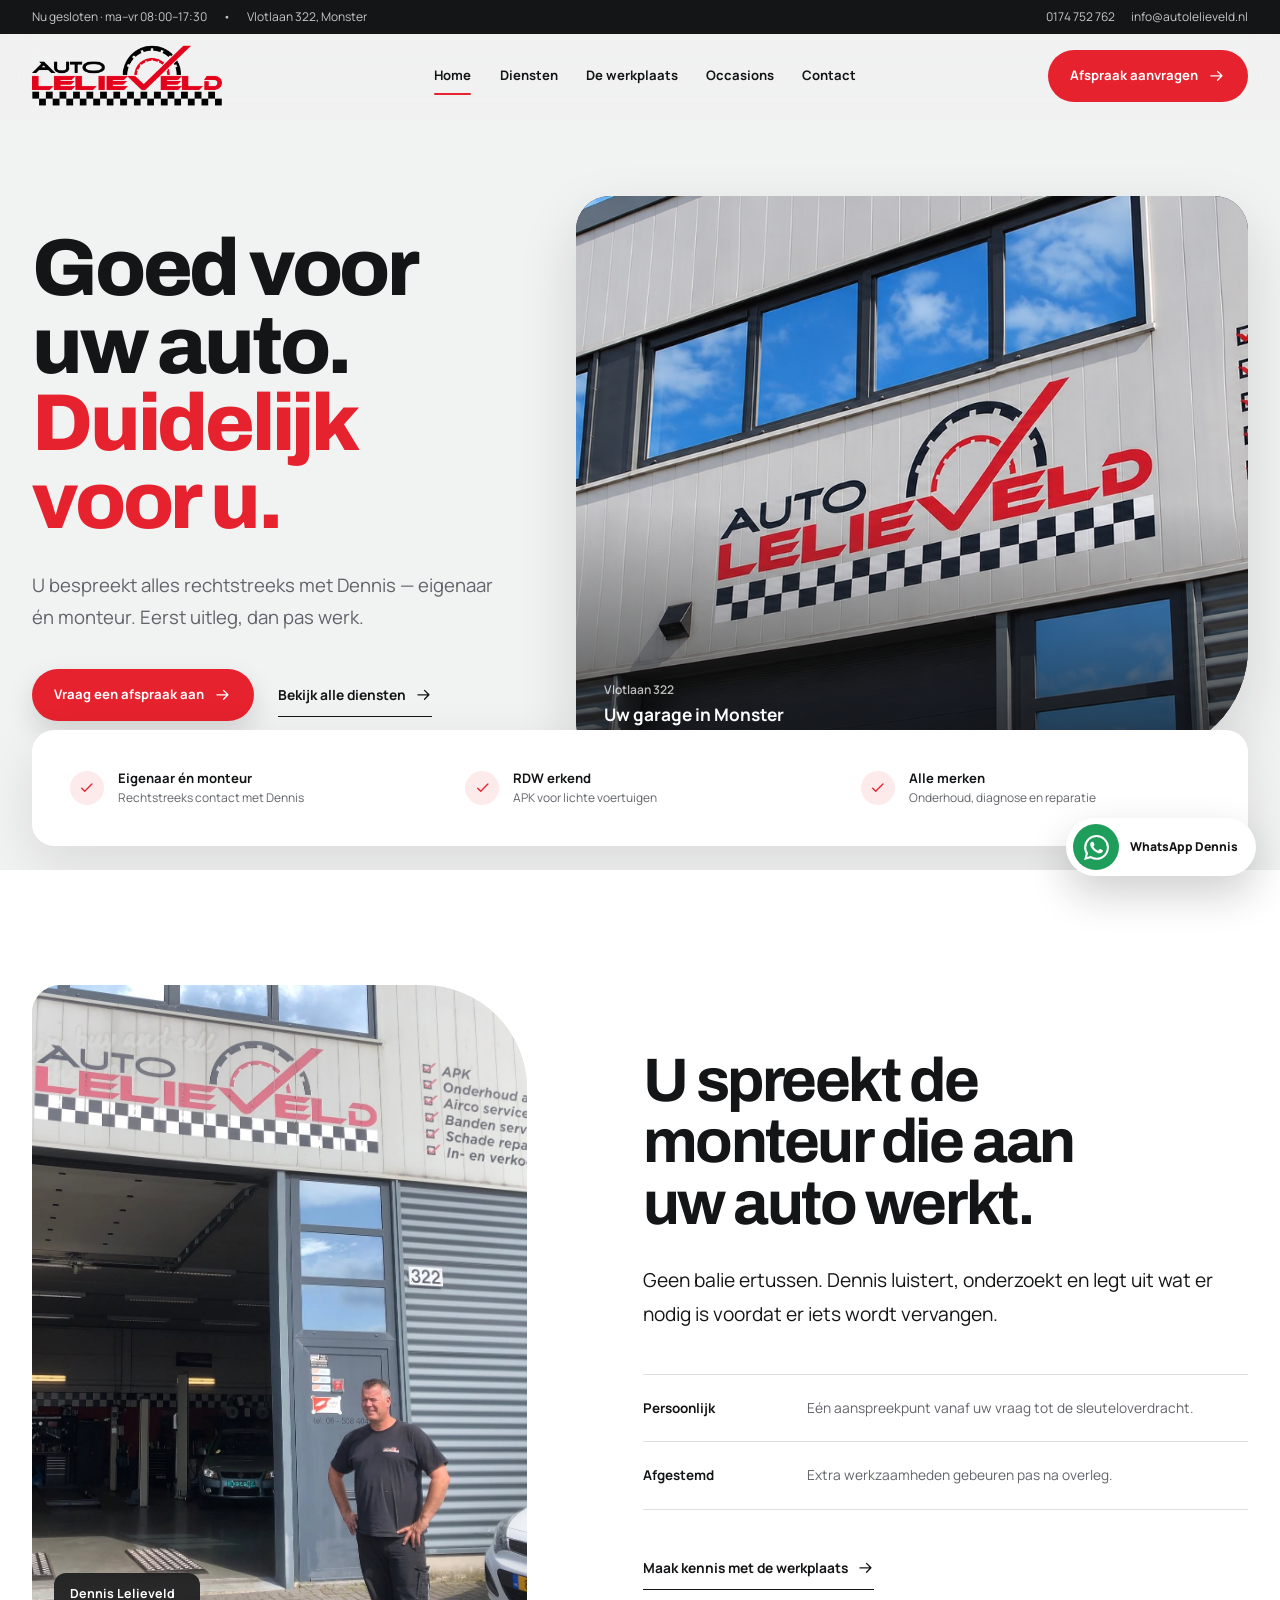
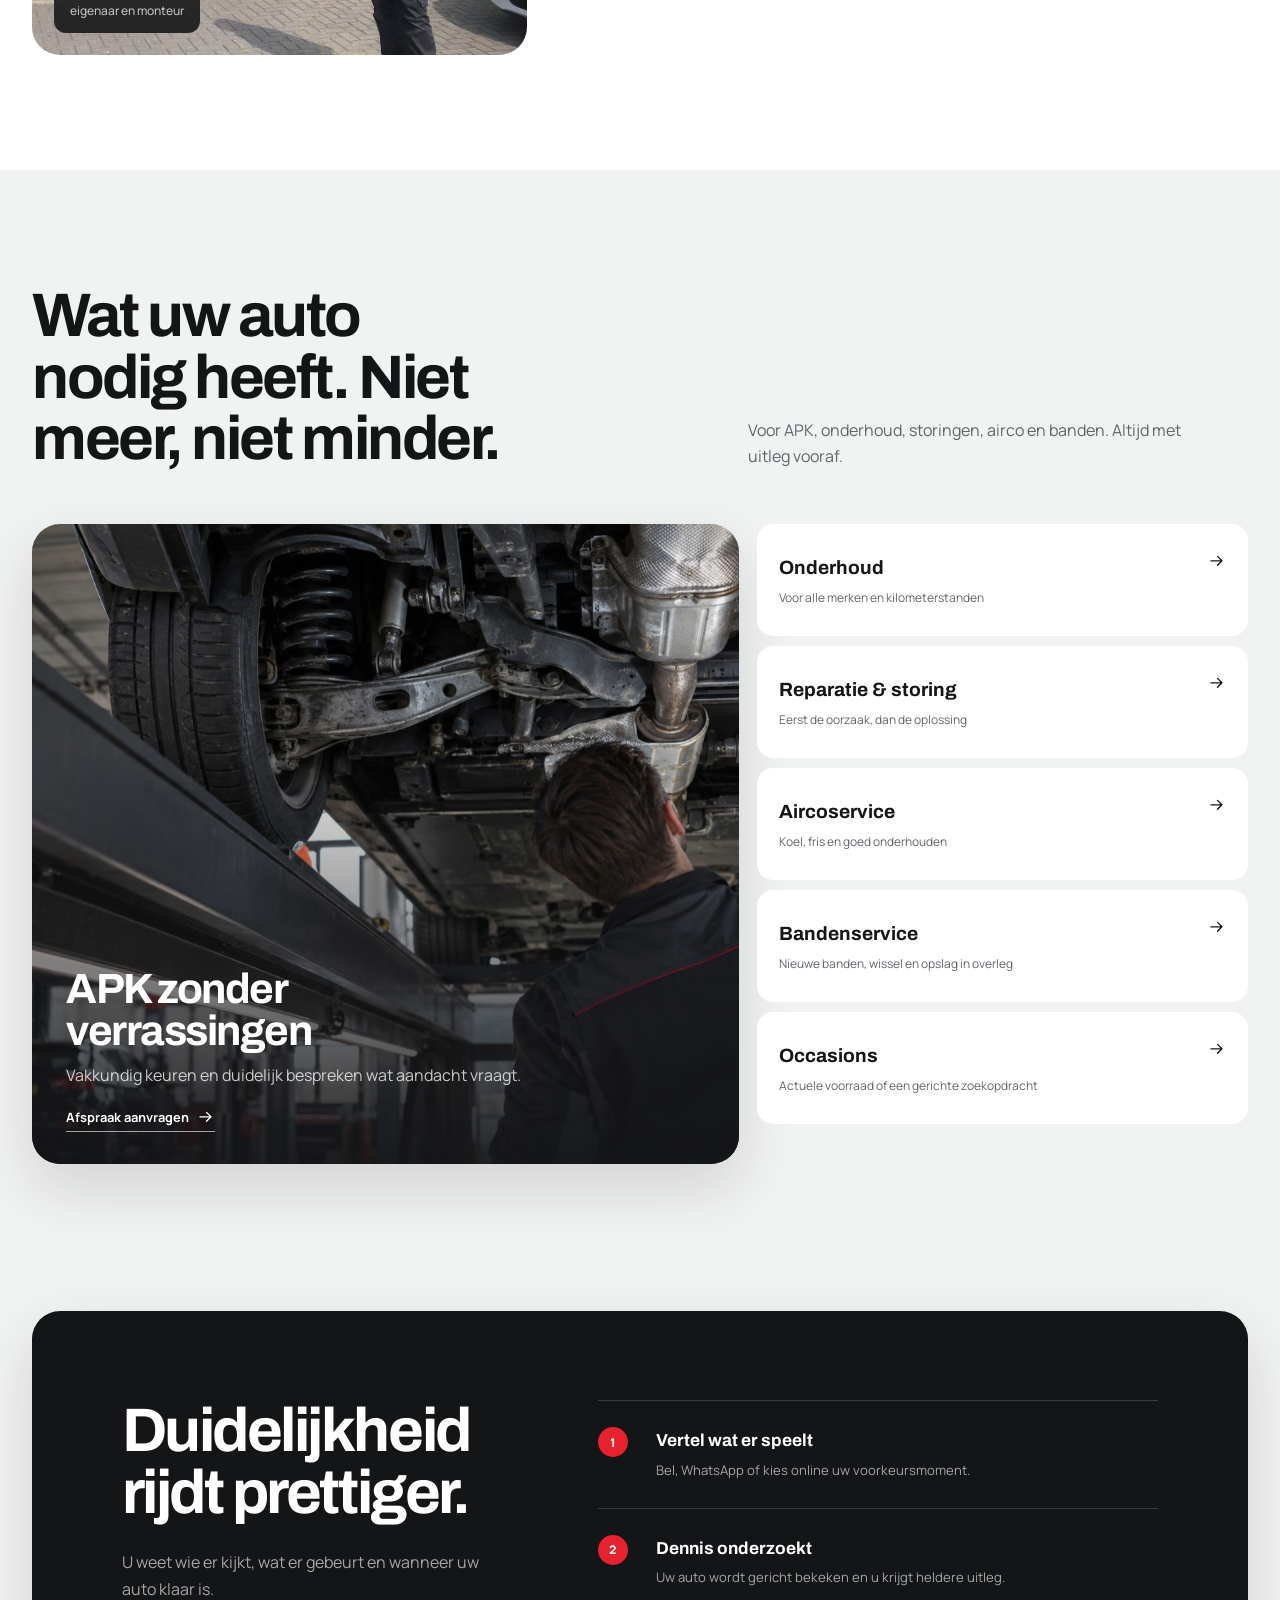
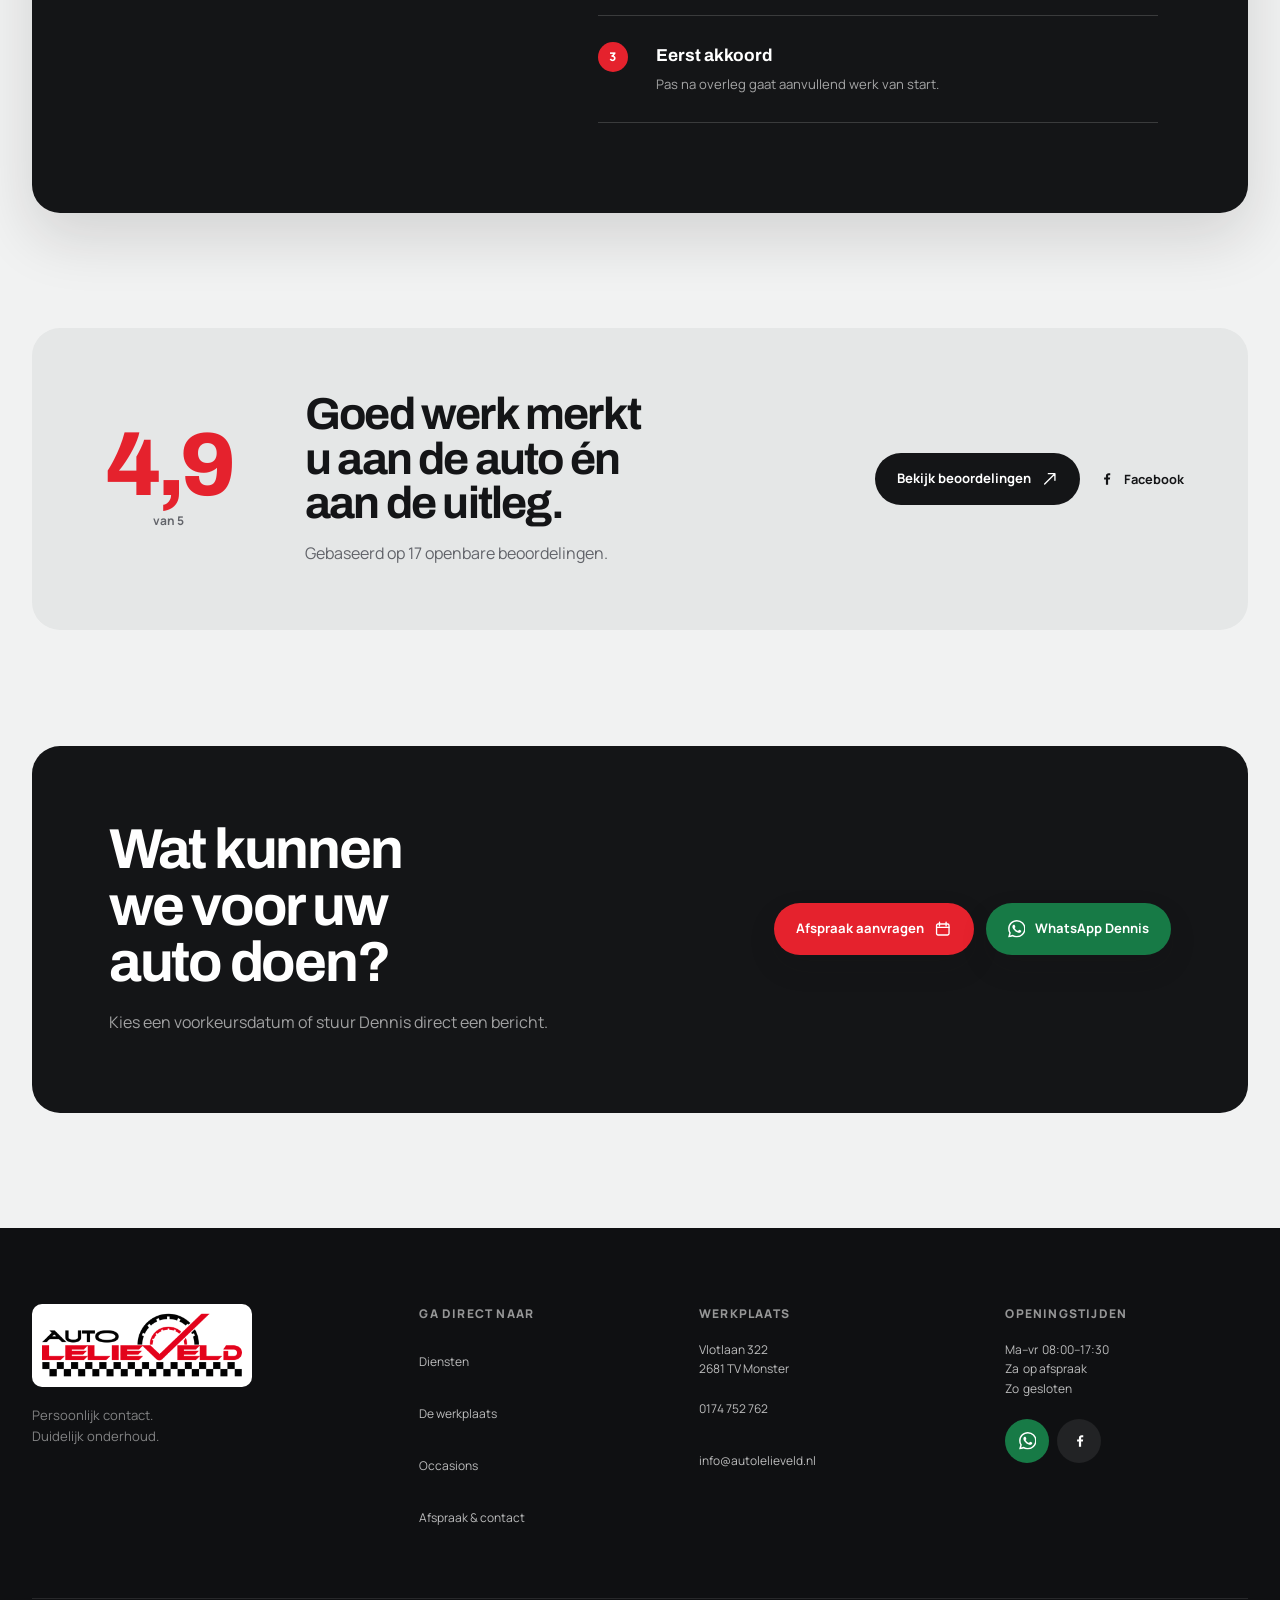
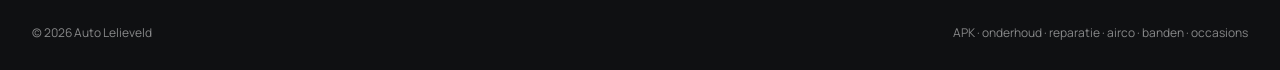
==== commit b394dab7: "Ship final mobile polish and WhatsApp booking" ====
--- a/index.html
+++ b/index.html
@@ -10,7 +10,7 @@
     <meta property="og:url" content="https://wdevrim86.github.io/auto-lelieveld/" />
     <meta property="og:title" content="Auto Lelieveld | Goed voor uw auto. Duidelijk voor u." />
     <meta property="og:description" content="Onderhoud, APK en reparatie met rechtstreeks contact met Dennis, eigenaar én monteur." />
-    <meta property="og:image" content="https://wdevrim86.github.io/auto-lelieveld/assets/plates/hero-facade.png" />
+    <meta property="og:image" content="https://wdevrim86.github.io/auto-lelieveld/assets/plates/hero-facade.jpg" />
     <meta property="og:image:alt" content="De werkplaats van Auto Lelieveld in Monster" />
     <meta name="twitter:card" content="summary_large_image" />
     <title>Auto Lelieveld | Garage in Monster</title>
@@ -42,7 +42,7 @@
 
     <header class="site-header" data-header>
       <div class="shell header-inner">
-        <a class="brand" href="index.html" aria-label="Auto Lelieveld, home"><img src="assets/plates/header-logo.png" alt="Auto Lelieveld" width="2170" height="725" /></a>
+        <a class="brand" href="index.html" aria-label="Auto Lelieveld, home"><img src="assets/plates/header-logo-650.png" alt="Auto Lelieveld" width="650" height="217" /></a>
         <button class="menu-toggle" type="button" aria-expanded="false" aria-controls="main-nav" aria-label="Menu openen"><svg class="icon menu-open" aria-hidden="true"><use href="#i-menu"></use></svg><svg class="icon menu-close" aria-hidden="true"><use href="#i-close"></use></svg></button>
         <nav id="main-nav" class="main-nav" aria-label="Hoofdnavigatie"><a href="index.html" aria-current="page">Home</a><a href="diensten.html">Diensten</a><a href="over.html">De werkplaats</a><a href="occasions.html">Occasions</a><a href="afspraak.html">Contact</a><a class="nav-mobile-contact" href="https://www.facebook.com/Autolelieveld" target="_blank" rel="noopener">Facebook <svg class="icon" aria-hidden="true"><use href="#i-external"></use></svg></a></nav>
         <a class="header-cta" href="afspraak.html">Afspraak aanvragen <svg class="icon" aria-hidden="true"><use href="#i-arrow"></use></svg></a>
@@ -82,7 +82,7 @@
       <section class="closing-section section-space" aria-labelledby="closing-title"><div class="shell closing-card" data-reveal><div><h2 id="closing-title">Wat kunnen we voor uw auto doen?</h2><p>Kies een voorkeursdatum of stuur Dennis direct een bericht.</p></div><div class="closing-actions"><a class="button button-primary" href="afspraak.html">Afspraak aanvragen <svg class="icon" aria-hidden="true"><use href="#i-calendar"></use></svg></a><a class="button button-whatsapp" href="https://wa.me/31650840498?text=Hallo%20Dennis%2C%20ik%20heb%20een%20vraag%20over%20mijn%20auto." target="_blank" rel="noopener"><svg class="icon icon-fill" aria-hidden="true"><use href="#i-whatsapp"></use></svg> WhatsApp Dennis</a></div></div></section>
     </main>
 
-    <footer class="site-footer"><div class="shell footer-main"><div class="footer-brand-wrap"><a class="footer-brand" href="index.html"><img src="assets/plates/header-logo.png" alt="Auto Lelieveld" width="2170" height="725" /></a><p>Persoonlijk contact.<br />Duidelijk onderhoud.</p></div><div class="footer-nav"><span>Ga direct naar</span><a href="diensten.html">Diensten</a><a href="over.html">De werkplaats</a><a href="occasions.html">Occasions</a><a href="afspraak.html">Afspraak &amp; contact</a></div><div class="footer-contact"><span>Werkplaats</span><p>Vlotlaan 322<br />2681 TV Monster</p><a href="tel:+31174752762">0174 752 762</a><a href="mailto:info@autolelieveld.nl">info@autolelieveld.nl</a></div><div class="footer-hours"><span>Openingstijden</span><p>Ma–vr&nbsp; 08:00–17:30<br />Za&nbsp; op afspraak<br />Zo&nbsp; gesloten</p><div class="footer-socials"><a href="https://wa.me/31650840498" target="_blank" rel="noopener" aria-label="WhatsApp"><svg class="icon icon-fill" aria-hidden="true"><use href="#i-whatsapp"></use></svg></a><a href="https://www.facebook.com/Autolelieveld" target="_blank" rel="noopener" aria-label="Facebook"><svg class="icon icon-fill" aria-hidden="true"><use href="#i-facebook"></use></svg></a></div></div></div><div class="shell footer-bottom"><p>© <span data-year>2026</span> Auto Lelieveld</p><p>APK · onderhoud · reparatie · airco · banden · occasions</p></div></footer>
+    <footer class="site-footer"><div class="shell footer-main"><div class="footer-brand-wrap"><a class="footer-brand" href="index.html"><img src="assets/plates/header-logo-650.png" alt="Auto Lelieveld" width="650" height="217" /></a><p>Persoonlijk contact.<br />Duidelijk onderhoud.</p></div><div class="footer-nav"><span>Ga direct naar</span><a href="diensten.html">Diensten</a><a href="over.html">De werkplaats</a><a href="occasions.html">Occasions</a><a href="afspraak.html">Afspraak &amp; contact</a></div><div class="footer-contact"><span>Werkplaats</span><p>Vlotlaan 322<br />2681 TV Monster</p><a href="tel:+31174752762">0174 752 762</a><a href="mailto:info@autolelieveld.nl">info@autolelieveld.nl</a></div><div class="footer-hours"><span>Openingstijden</span><p>Ma–vr&nbsp; 08:00–17:30<br />Za&nbsp; op afspraak<br />Zo&nbsp; gesloten</p><div class="footer-socials"><a href="https://wa.me/31650840498" target="_blank" rel="noopener" aria-label="WhatsApp"><svg class="icon icon-fill" aria-hidden="true"><use href="#i-whatsapp"></use></svg></a><a href="https://www.facebook.com/Autolelieveld" target="_blank" rel="noopener" aria-label="Facebook"><svg class="icon icon-fill" aria-hidden="true"><use href="#i-facebook"></use></svg></a></div></div></div><div class="shell footer-bottom"><p>© <span data-year>2026</span> Auto Lelieveld</p><p>APK · onderhoud · reparatie · airco · banden · occasions</p></div></footer>
 
     <a class="whatsapp-float" href="https://wa.me/31650840498?text=Hallo%20Dennis%2C%20ik%20heb%20een%20vraag%20over%20mijn%20auto." target="_blank" rel="noopener" aria-label="Stuur Dennis een WhatsApp-bericht"><span class="whatsapp-icon"><svg class="icon icon-fill" aria-hidden="true"><use href="#i-whatsapp"></use></svg></span><span>WhatsApp Dennis</span></a>
     <nav class="mobile-action-bar" aria-label="Snel contact" data-mobile-actions><a href="tel:+31174752762"><svg class="icon" aria-hidden="true"><use href="#i-phone"></use></svg><span>Bellen</span></a><a class="mobile-whatsapp" href="https://wa.me/31650840498?text=Hallo%20Dennis%2C%20ik%20heb%20een%20vraag%20over%20mijn%20auto." target="_blank" rel="noopener"><span class="mobile-whatsapp-icon"><svg class="icon icon-fill" aria-hidden="true"><use href="#i-whatsapp"></use></svg></span><span>WhatsApp</span></a><a href="afspraak.html"><svg class="icon" aria-hidden="true"><use href="#i-calendar"></use></svg><span>Afspraak</span></a></nav>
--- a/styles.css
+++ b/styles.css
@@ -73,7 +73,7 @@
 .button-dark:hover { background: var(--graphite); }
 .button-whatsapp { background: var(--green-dark); color: var(--white); box-shadow: 0 12px 28px rgba(20,21,23,.14); }
 .button-whatsapp:hover { background: #11643a; }
-.text-link { width: fit-content; display: inline-flex; align-items: center; gap: 9px; border-bottom: 1px solid currentColor; padding-bottom: 4px; font-size: .86rem; font-weight: 700; }
+.text-link { width: fit-content; min-height: 44px; display: inline-flex; align-items: center; gap: 9px; border-bottom: 1px solid currentColor; padding: 8px 0 7px; font-size: .86rem; font-weight: 700; }
 .text-link .icon, .service-list .icon { transition: transform 180ms var(--ease); }
 .text-link:hover .icon, .service-list a:hover .icon { transform: translateX(4px); }
 .menu-toggle { display: none; width: 46px; height: 46px; place-items: center; border: 0; border-radius: 50%; background: var(--white); }
@@ -145,7 +145,7 @@
 .method-heading p { max-width: 42ch; margin-top: 26px; color: rgba(255,255,255,.62); }
 .method-steps { list-style: none; padding: 0; border-top: 1px solid var(--line-dark); }
 .method-steps li { padding: 26px 0; display: grid; grid-template-columns: 44px 1fr; gap: 14px; border-bottom: 1px solid var(--line-dark); }
-.method-steps li > span { width: 30px; height: 30px; display: grid; place-items: center; border-radius: 50%; background: var(--red); font-size: .72rem; font-weight: 800; font-variant-numeric: tabular-nums; }
+.method-steps li > span { width: 30px; height: 30px; display: grid; place-items: center; border-radius: 50%; background: var(--red); font-size: .75rem; font-weight: 800; font-variant-numeric: tabular-nums; }
 .method-steps strong { font-family: var(--display); font-size: 1.08rem; }
 .method-steps p { margin-top: 4px; color: rgba(255,255,255,.62); font-size: .82rem; }
 .proof-section { padding-top: 0; }
@@ -156,7 +156,7 @@
 .proof-copy h2 { max-width: 15ch; font-size: clamp(2rem, 3.5vw, 3.65rem); }
 .proof-copy p { margin-top: 14px; color: var(--text-muted); }
 .proof-actions { display: flex; align-items: center; gap: 18px; flex-wrap: wrap; }
-.social-link { display: inline-flex; align-items: center; gap: 8px; font-size: .8rem; font-weight: 700; }
+.social-link { min-height: 44px; display: inline-flex; align-items: center; gap: 8px; padding-block: 8px; font-size: .8rem; font-weight: 700; }
 
 /* Shared page hero */
 .page-hero { padding: clamp(56px, 7vw, 96px) 0 0; }
@@ -189,7 +189,7 @@
 .about-portrait { position: relative; min-height: 680px; overflow: hidden; border-radius: 30px 112px 30px 30px; box-shadow: var(--shadow); }
 .about-portrait img { width: 100%; height: 100%; position: absolute; object-fit: cover; object-position: 72% center; }
 .about-portrait figcaption { position: absolute; left: 28px; bottom: 28px; padding: 15px 18px; display: grid; border-radius: 14px; background: rgba(20,21,23,.9); color: var(--white); backdrop-filter: blur(10px); }
-.about-portrait figcaption span { color: rgba(255,255,255,.66); font-size: .72rem; }
+.about-portrait figcaption span { color: rgba(255,255,255,.66); font-size: .75rem; }
 .values-section { background: var(--white); }
 .values-grid { display: grid; grid-template-columns: .9fr 1.1fr; gap: clamp(70px, 9vw, 140px); }
 .values-copy > p:not(.lead) { max-width: 62ch; margin-top: 22px; color: var(--text-muted); }
@@ -233,9 +233,9 @@
 .booking-assurance span { display: flex; align-items: center; gap: 8px; color: var(--text-muted); font-size: .78rem; font-weight: 700; }
 .booking-assurance .icon { color: var(--red); }
 .booking-direct { padding: clamp(30px, 4vw, 48px); display: flex; flex-direction: column; align-items: flex-start; gap: 14px; border-radius: 24px 24px 72px 24px; background: var(--ink); color: var(--white); box-shadow: var(--shadow); }
-.booking-direct > span { color: rgba(255,255,255,.58); font-size: .72rem; font-weight: 700; }
-.booking-direct .direct-phone { font-family: var(--display); font-size: clamp(2rem, 4vw, 3.5rem); font-weight: 700; letter-spacing: -.04em; line-height: 1; }
-.booking-direct > a:last-child { color: rgba(255,255,255,.72); font-size: .82rem; }
+.booking-direct > span { color: rgba(255,255,255,.68); font-size: .75rem; font-weight: 700; }
+.booking-direct .direct-phone { min-height: 44px; display: inline-flex; align-items: center; font-family: var(--display); font-size: clamp(2rem, 4vw, 3.5rem); font-weight: 700; letter-spacing: -.04em; line-height: 1; }
+.booking-direct > a:last-child { min-height: 44px; display: inline-flex; align-items: center; color: rgba(255,255,255,.78); font-size: .82rem; }
 .booking-section { background: var(--white); scroll-margin-top: 90px; }
 .booking-layout { display: grid; grid-template-columns: minmax(0, 1.3fr) minmax(320px, .7fr); gap: 24px; align-items: start; }
 .booking-form { padding: clamp(30px, 5vw, 62px); border-radius: var(--radius-lg); background: var(--ink); color: var(--white); }
@@ -251,7 +251,7 @@
 .booking-form input:focus, .booking-form select:focus, .booking-form textarea:focus { border-color: rgba(255,255,255,.52); background: #27292d; outline: none; }
 .booking-form [aria-invalid="true"] { border-color: #ff7179; }
 .form-row { display: grid; grid-template-columns: 1fr 1fr; gap: 16px; }
-.field-error { min-height: 1em; color: #ff9ba1; font-size: .68rem; }
+.field-error { min-height: 1em; color: #ff9ba1; font-size: .75rem; }
 .form-schedule { margin: 8px 0 20px; padding: 20px; border: 1px solid rgba(255,255,255,.16); border-radius: 16px; }
 .form-schedule legend { padding-inline: 8px; }
 .form-schedule label { margin-bottom: 0; }
@@ -267,18 +267,19 @@
 .form-extras[open] summary .icon { transform: rotate(90deg); }
 .form-extras-content { padding-top: 18px; }
 .form-submit { display: flex; align-items: center; gap: 18px; }
-.form-submit p { max-width: 32ch; color: rgba(255,255,255,.58); font-size: .75rem; }
-.form-fallback { margin-top: 20px; display: flex; gap: 12px; flex-wrap: wrap; color: rgba(255,255,255,.58); font-size: .75rem; }
-.form-fallback button, .form-fallback a { padding: 0; border: 0; border-bottom: 1px solid currentColor; background: transparent; color: rgba(255,255,255,.8); }
+.form-submit p { max-width: 32ch; color: rgba(255,255,255,.68); font-size: .75rem; }
+.form-fallback { margin-top: 18px; display: flex; align-items: center; gap: 4px 8px; flex-wrap: wrap; color: rgba(255,255,255,.68); font-size: .75rem; }
+.form-fallback button, .form-fallback a { min-height: 44px; padding: 8px 6px; display: inline-flex; align-items: center; border: 0; border-bottom: 1px solid currentColor; background: transparent; color: rgba(255,255,255,.88); }
 .form-message { min-height: 24px; margin-top: 16px; color: #ffb1b6; font-size: .75rem; }
 .contact-card { overflow: hidden; border-radius: var(--radius-lg); background: var(--paper); box-shadow: inset 0 0 0 1px var(--line); }
 .contact-card-block { padding: 28px; display: grid; gap: 10px; border-bottom: 1px solid var(--line); }
 .contact-card-block:last-child { border-bottom: 0; }
-.contact-card-block > span { color: var(--text-muted); font-size: .7rem; font-weight: 800; letter-spacing: .08em; text-transform: uppercase; }
+.contact-card-block > span { color: var(--text-muted); font-size: .75rem; font-weight: 800; letter-spacing: .08em; text-transform: uppercase; }
+.contact-card-block > a { min-height: 44px; display: inline-flex; align-items: center; }
 .contact-card-block a, .contact-card-block strong { font-size: .9rem; }
 .contact-card-primary a { color: var(--red); font-family: var(--display); font-size: clamp(1.65rem, 3vw, 2.35rem); font-weight: 700; letter-spacing: -.035em; line-height: 1.08; }
 .contact-social { margin-top: 8px; display: grid; grid-template-columns: 1fr 1fr; gap: 8px; }
-.contact-social a { min-height: 46px; display: flex; align-items: center; justify-content: center; gap: 8px; border: 1px solid var(--line); border-radius: 999px; font-size: .7rem; font-weight: 700; }
+.contact-social a { min-height: 46px; display: flex; align-items: center; justify-content: center; gap: 8px; border: 1px solid var(--line); border-radius: 999px; font-size: .75rem; font-weight: 700; }
 .contact-social .contact-whatsapp { border-color: rgba(31,157,91,.34); color: var(--green-dark); }
 
 /* Closing and footer */
@@ -292,14 +293,14 @@
 .footer-brand { width: 220px; display: block; padding: 8px 10px; border-radius: 10px; background: var(--white); }
 .footer-brand-wrap > p { margin-top: 18px; color: rgba(255,255,255,.48); font-size: .82rem; }
 .footer-nav, .footer-contact, .footer-hours { display: flex; flex-direction: column; align-items: flex-start; gap: 8px; font-size: .75rem; }
-.footer-nav > span, .footer-contact > span, .footer-hours > span { margin-bottom: 8px; color: rgba(255,255,255,.48); font-size: .7rem; font-weight: 800; letter-spacing: .1em; text-transform: uppercase; }
-.footer-nav a, .footer-contact a { transition: color 180ms ease; }
+.footer-nav > span, .footer-contact > span, .footer-hours > span { margin-bottom: 8px; color: rgba(255,255,255,.56); font-size: .75rem; font-weight: 800; letter-spacing: .1em; text-transform: uppercase; }
+.footer-nav a, .footer-contact a { min-height: 44px; display: inline-flex; align-items: center; transition: color 180ms ease; }
 .footer-nav a:hover, .footer-contact a:hover { color: var(--white); }
 .footer-socials { margin-top: 12px; display: flex; gap: 8px; }
-.footer-socials a { width: 38px; height: 38px; display: grid; place-items: center; border-radius: 50%; background: rgba(255,255,255,.08); color: var(--white); transition: background 180ms ease, transform 180ms var(--ease); }
+.footer-socials a { width: 44px; height: 44px; display: grid; place-items: center; border-radius: 50%; background: rgba(255,255,255,.08); color: var(--white); transition: background 180ms ease, transform 180ms var(--ease); }
 .footer-socials a:first-child { background: var(--green-dark); }
 .footer-socials a:hover { transform: translateY(-2px); }
-.footer-bottom { padding-top: 24px; display: flex; justify-content: space-between; gap: 24px; border-top: 1px solid rgba(255,255,255,.1); color: rgba(255,255,255,.36); font-size: .65rem; }
+.footer-bottom { padding-top: 24px; display: flex; justify-content: space-between; gap: 24px; border-top: 1px solid rgba(255,255,255,.1); color: rgba(255,255,255,.5); font-size: .75rem; }
 
 /* Floating actions */
 .whatsapp-float { position: fixed; z-index: 70; right: 24px; bottom: 24px; min-height: 58px; padding: 6px 18px 6px 7px; display: inline-flex; align-items: center; gap: 11px; border-radius: 999px; background: var(--white); color: var(--ink); box-shadow: 0 18px 42px rgba(20,21,23,.2); font-size: .76rem; font-weight: 800; transition: transform 220ms var(--ease), box-shadow 220ms ease; }
@@ -394,7 +395,7 @@
   body { padding-bottom: calc(82px + env(safe-area-inset-bottom)); }
   h1 { font-size: clamp(3.2rem, 15vw, 4.35rem); line-height: .97; }
   h2 { font-size: clamp(2.35rem, 11vw, 3.25rem); line-height: 1.02; }
-  .section-space { padding-block: 78px; }
+  .section-space { padding-block: 64px; }
   .header-inner { grid-template-columns: 165px 1fr; }
   .brand { width: 165px; }
   .header-cta { display: none; }
@@ -409,8 +410,8 @@
   .trust-rail > div, .trust-rail > a { min-height: 78px; padding: 12px; gap: 10px; }
   .trust-rail > :last-child { grid-column: 1 / -1; }
   .trust-mark { width: 30px; height: 30px; }
-  .trust-rail p span { font-size: .7rem; }
-  .owner-story { padding-top: 70px; }
+  .trust-rail p span { font-size: .75rem; }
+  .owner-story { padding-top: 62px; }
   .owner-grid { gap: 46px; }
   .owner-photo { min-height: 430px; border-radius: 20px 64px 20px 20px; }
   .owner-copy .lead { margin-top: 22px; font-size: 1rem; }
@@ -419,11 +420,13 @@
   .section-heading { margin-bottom: 36px; align-items: flex-start; flex-direction: column; gap: 18px; }
   .service-feature { min-height: 430px; border-radius: 20px; }
   .service-feature-copy { left: 22px; right: 22px; bottom: 22px; }
-  .service-list a { min-height: 92px; padding: 16px 18px; }
-  .method-section { padding: 22px 0 78px; }
+  .service-list a { min-height: 66px; padding: 14px 18px; }
+  .service-list small { display: none; }
+  .service-list .icon { grid-row: 1; }
+  .method-section { padding: 18px 0 64px; }
   .method-shell { width: var(--shell); padding: 46px 22px; border-radius: 20px; }
   .method-steps li { grid-template-columns: 40px 1fr; padding: 22px 0; }
-  .proof-section { padding: 0 0 78px; }
+  .proof-section { padding: 0 0 64px; }
   .proof-card { padding: 34px 24px; grid-template-columns: 1fr; gap: 28px; border-radius: 20px; }
   .proof-score { justify-items: start; place-items: start; }
   .proof-copy h2 { font-size: 2.25rem; }
@@ -460,20 +463,22 @@
   .form-submit .button { width: 100%; }
   .contact-card { width: var(--shell); margin-inline: auto; grid-template-columns: 1fr; border-radius: 20px; }
   .contact-card-block { border-right: 0; }
-  .closing-section { padding-bottom: 78px; }
+  .closing-section { padding-bottom: 64px; }
   .closing-card { width: var(--shell); padding: 42px 22px; border-radius: 20px; }
   .closing-actions { width: 100%; align-items: stretch; flex-direction: column; }
   .closing-actions .button { width: 100%; }
-  .site-footer { padding: 56px 0 26px; }
-  .footer-main { grid-template-columns: 1fr 1fr; gap: 42px 24px; }
+  .site-footer { padding: 48px 0 24px; }
+  .footer-main { padding-bottom: 38px; grid-template-columns: 1fr 1fr; gap: 32px 20px; }
   .footer-brand-wrap { grid-column: 1 / -1; }
   .footer-brand { width: 210px; }
-  .footer-hours { grid-column: 1 / -1; }
+  .footer-nav { display: none; }
+  .footer-contact, .footer-hours { grid-column: auto; }
   .footer-bottom { align-items: flex-start; flex-direction: column; }
+  .footer-bottom p:last-child { display: none; }
   .whatsapp-float { display: none; }
   .mobile-action-bar { position: fixed; z-index: 100; inset: auto 0 0; min-height: 72px; padding: 0 12px env(safe-area-inset-bottom); display: grid; grid-template-columns: repeat(3, 1fr); background: rgba(15,16,18,.98); box-shadow: 0 -14px 38px rgba(20,21,23,.2); opacity: 0; visibility: hidden; pointer-events: none; transform: translateY(110%); transition: opacity 180ms ease, transform 340ms var(--ease), visibility 180ms ease; }
   .mobile-action-bar.is-visible { opacity: 1; visibility: visible; pointer-events: auto; transform: translateY(0); }
-  .mobile-action-bar > a { min-height: 72px; display: flex; flex-direction: column; align-items: center; justify-content: center; gap: 5px; color: var(--white); font-size: .7rem; font-weight: 700; }
+  .mobile-action-bar > a { min-height: 72px; display: flex; flex-direction: column; align-items: center; justify-content: center; gap: 5px; color: var(--white); font-size: .75rem; font-weight: 700; }
   .mobile-action-bar > a > .icon { width: 20px; height: 20px; }
   .mobile-action-bar .mobile-whatsapp { position: relative; transform: translateY(-13px); }
   .mobile-whatsapp-icon { width: 58px; height: 58px; display: grid; place-items: center; border: 4px solid var(--white); border-radius: 50%; background: var(--green); box-shadow: 0 12px 26px rgba(15,16,18,.28); }
